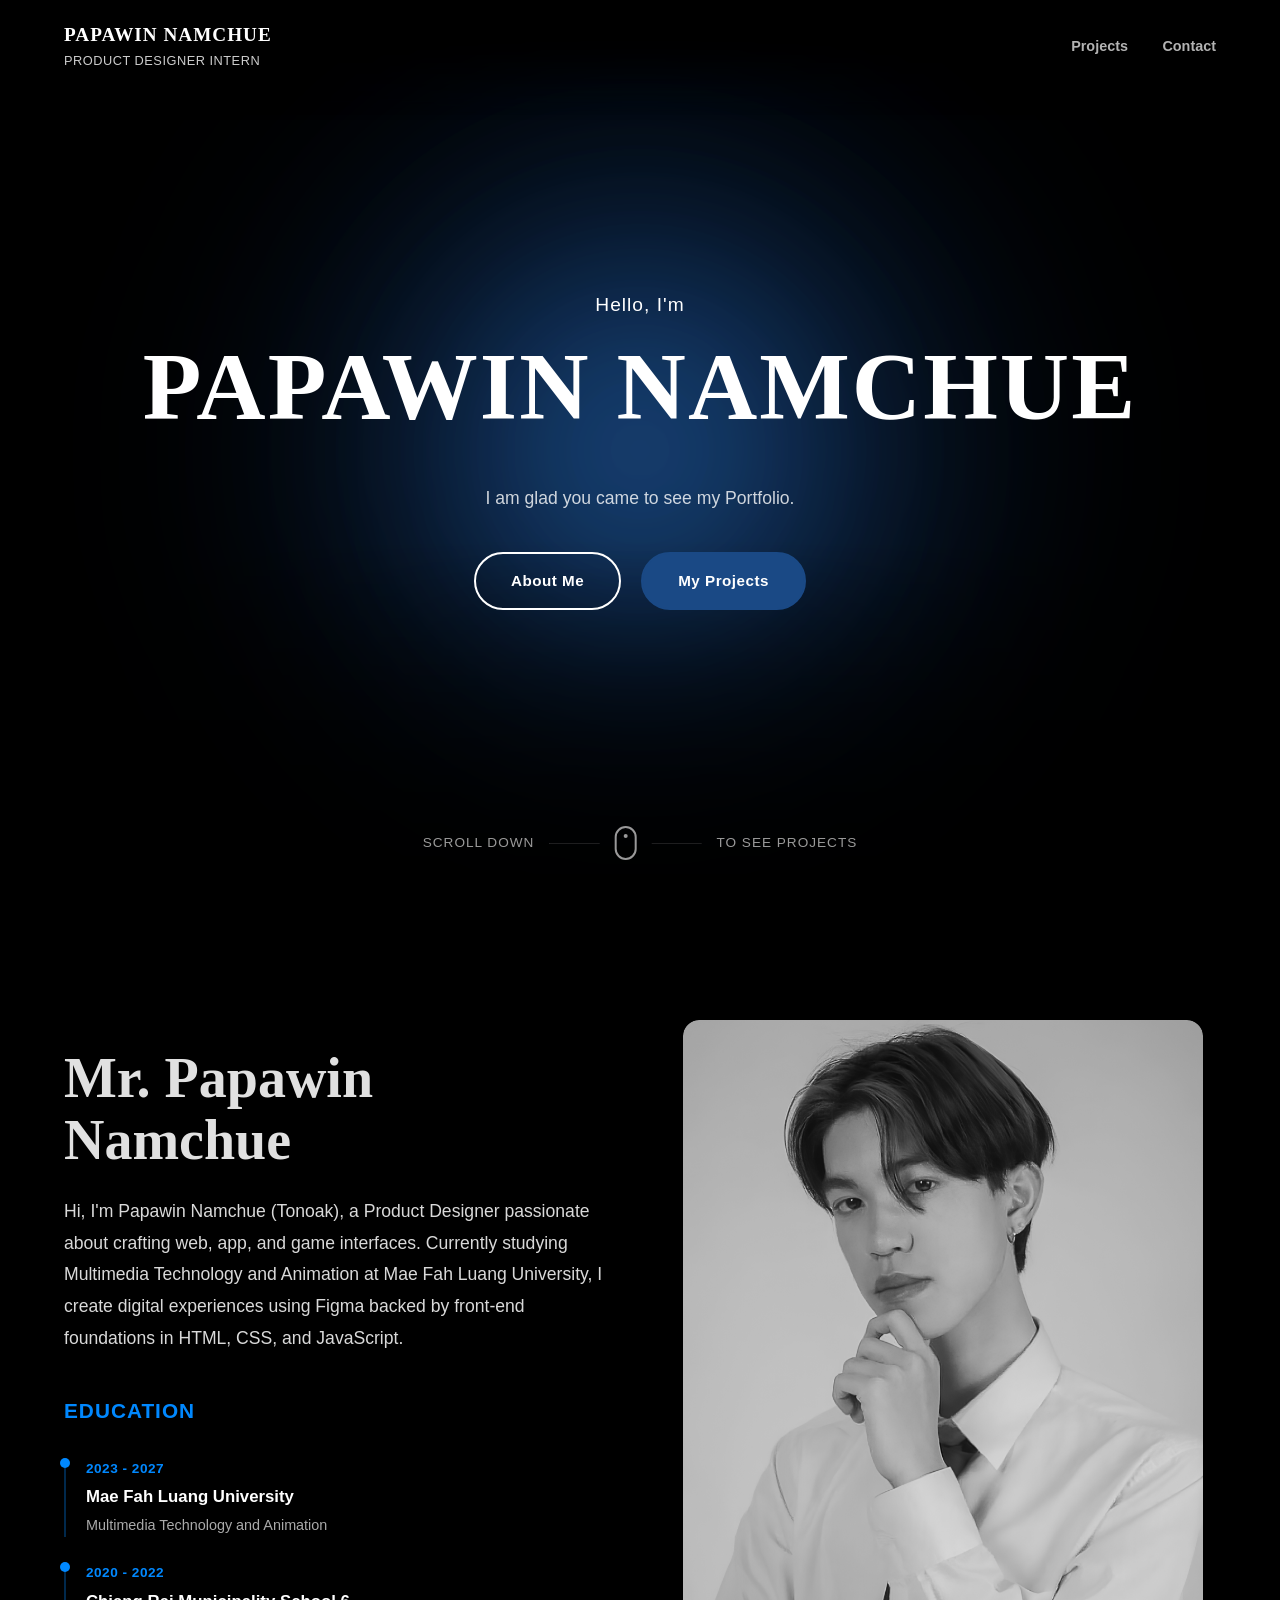
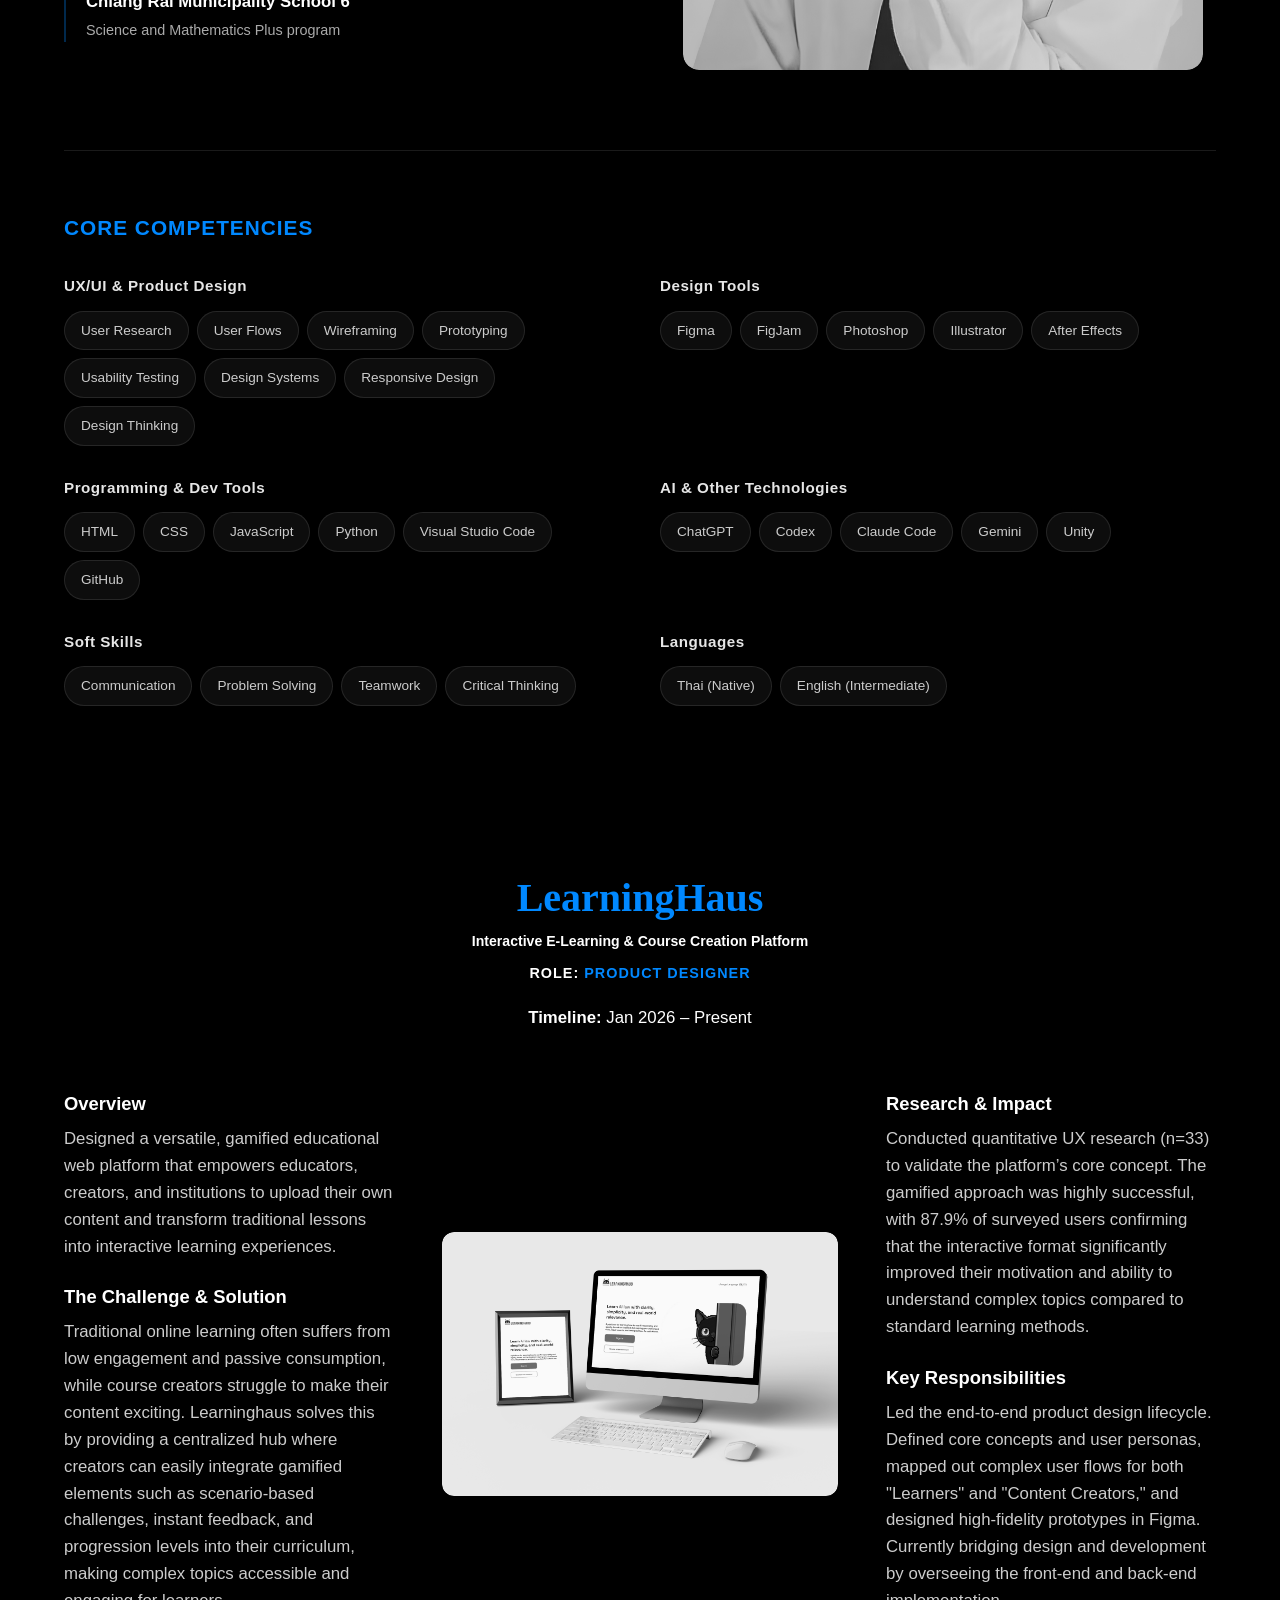
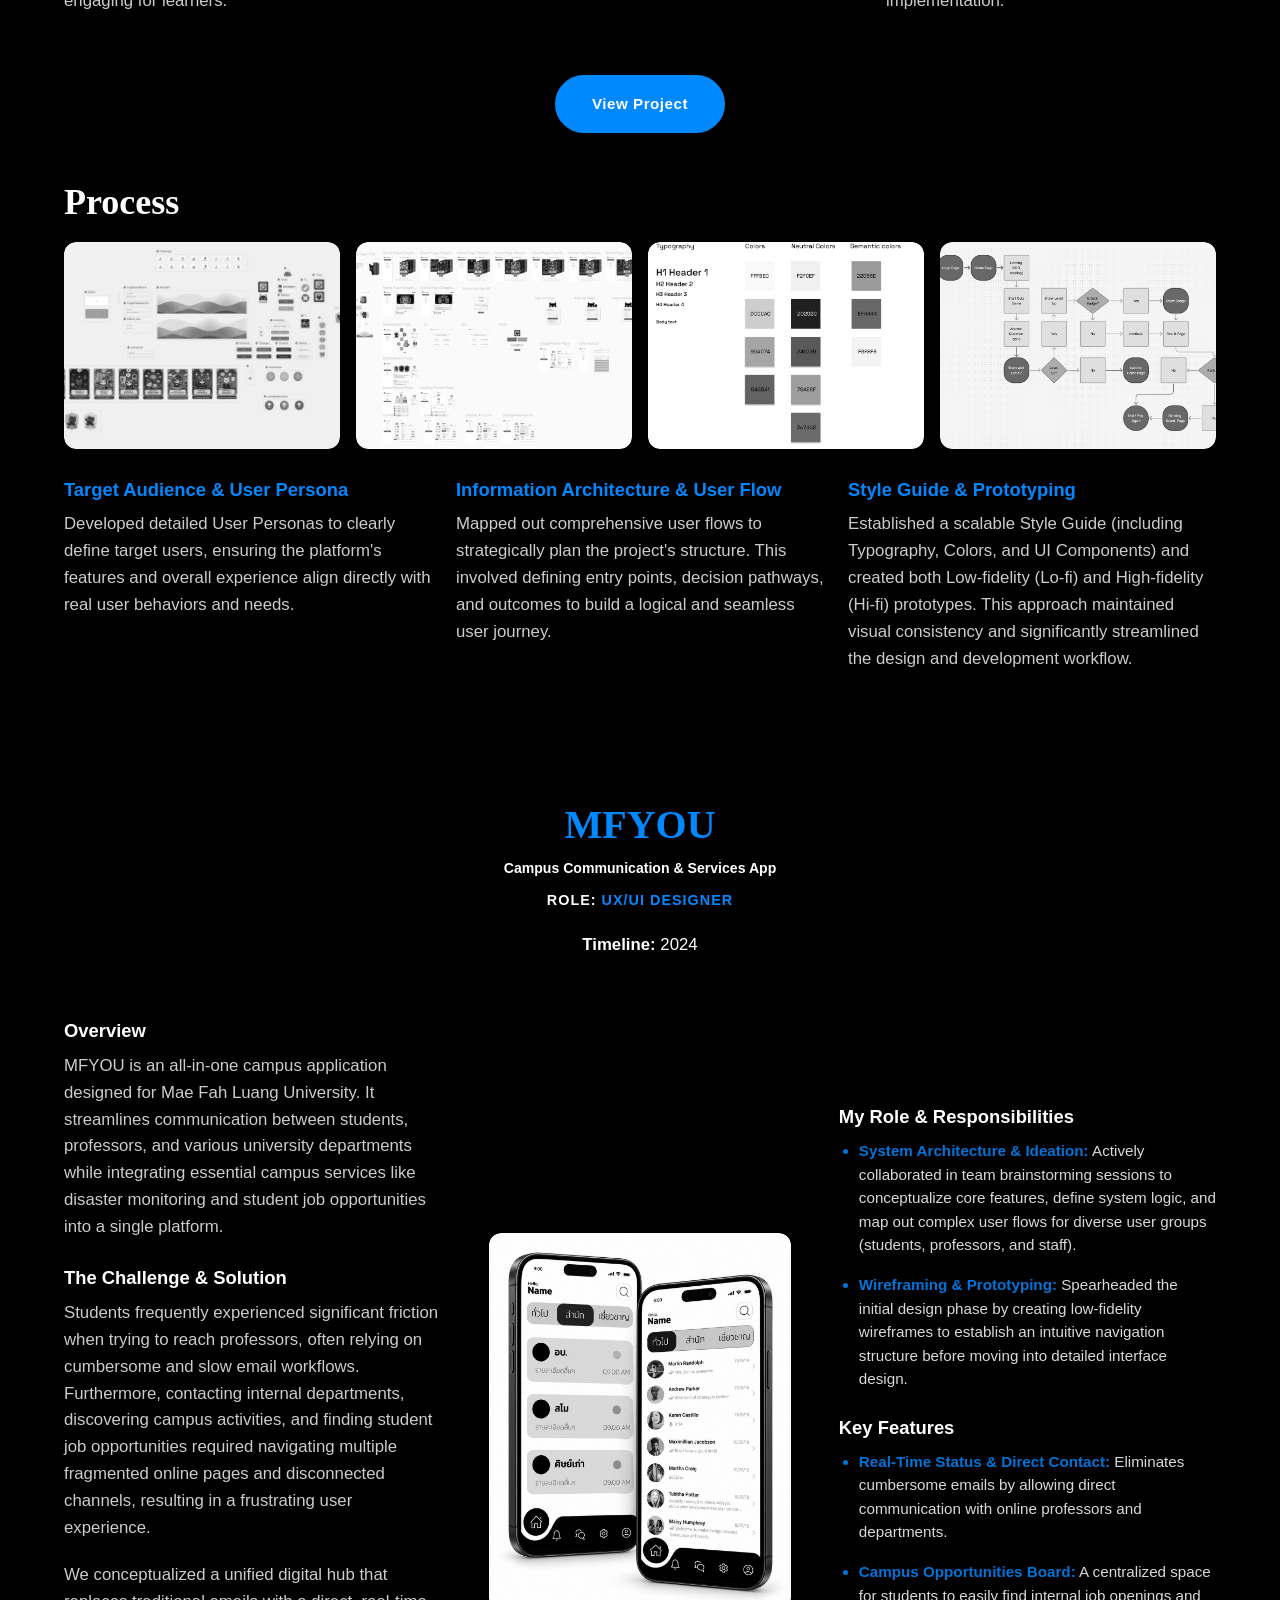
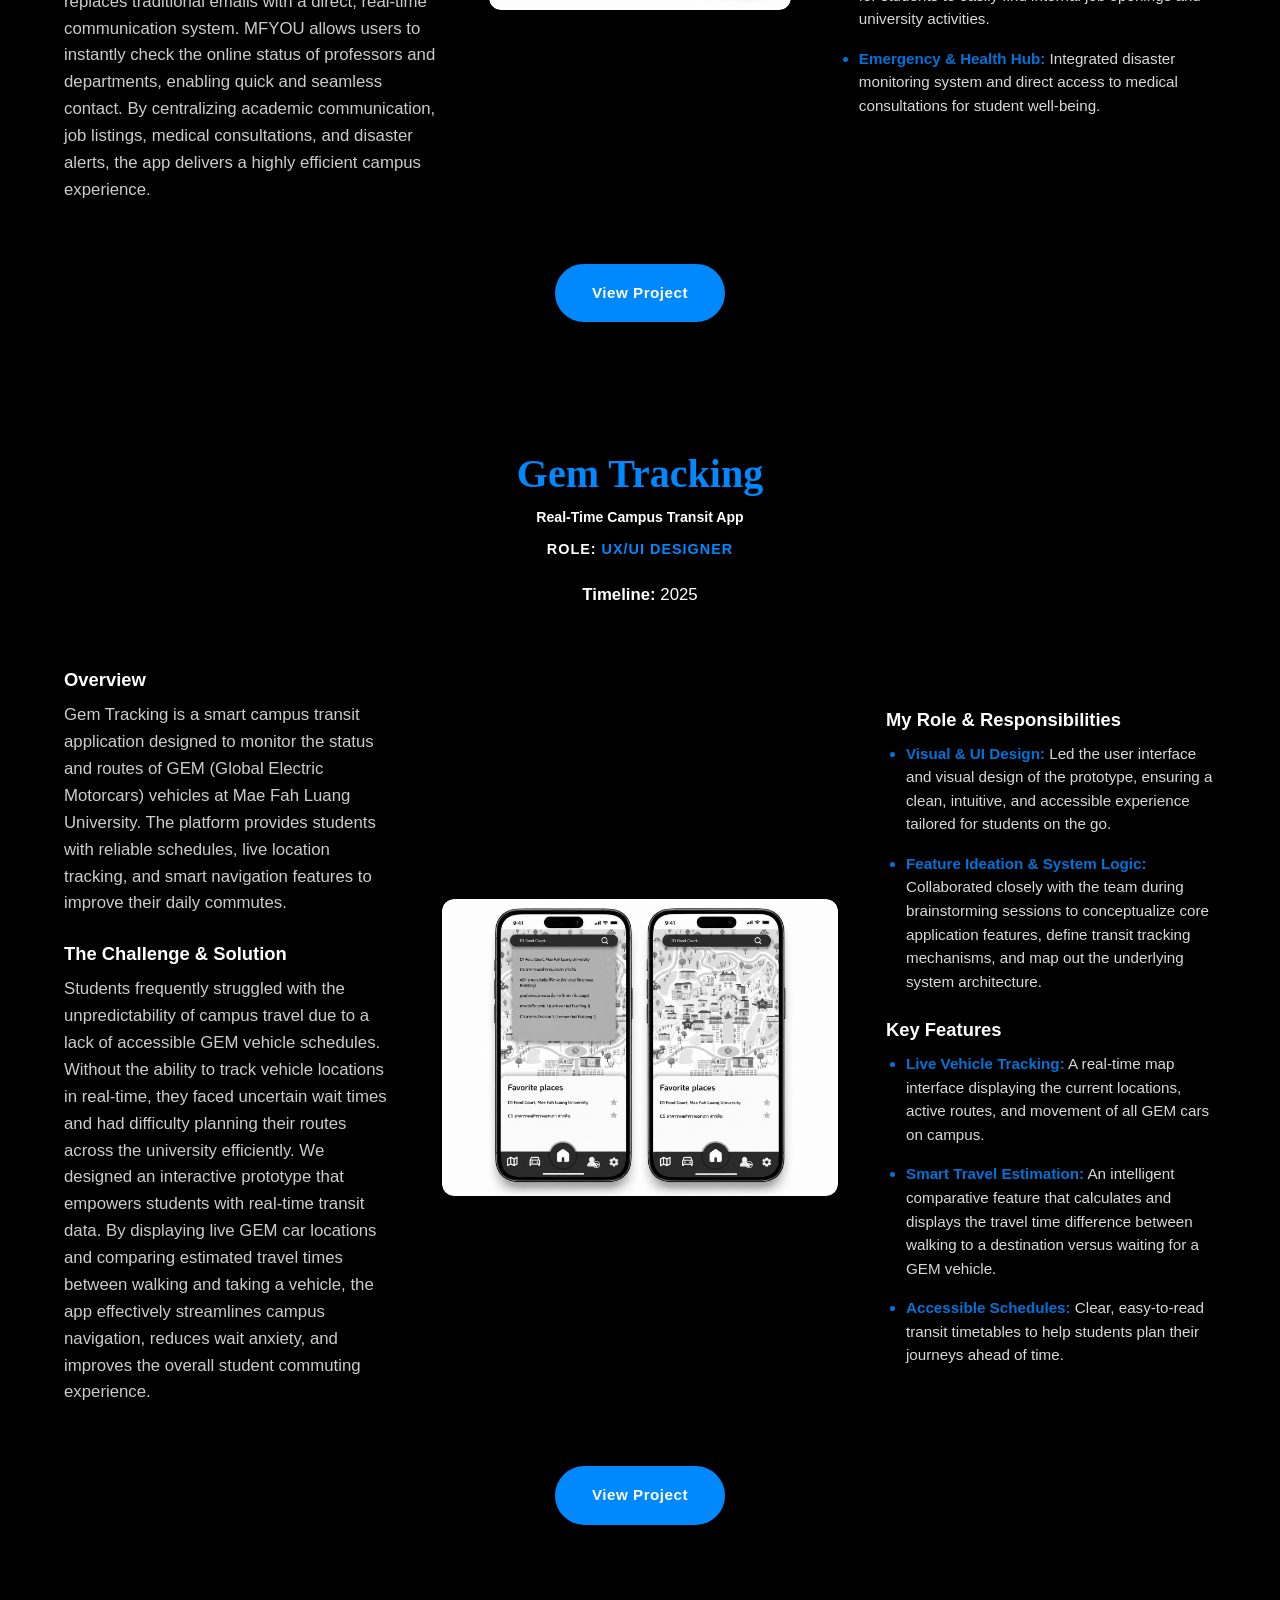
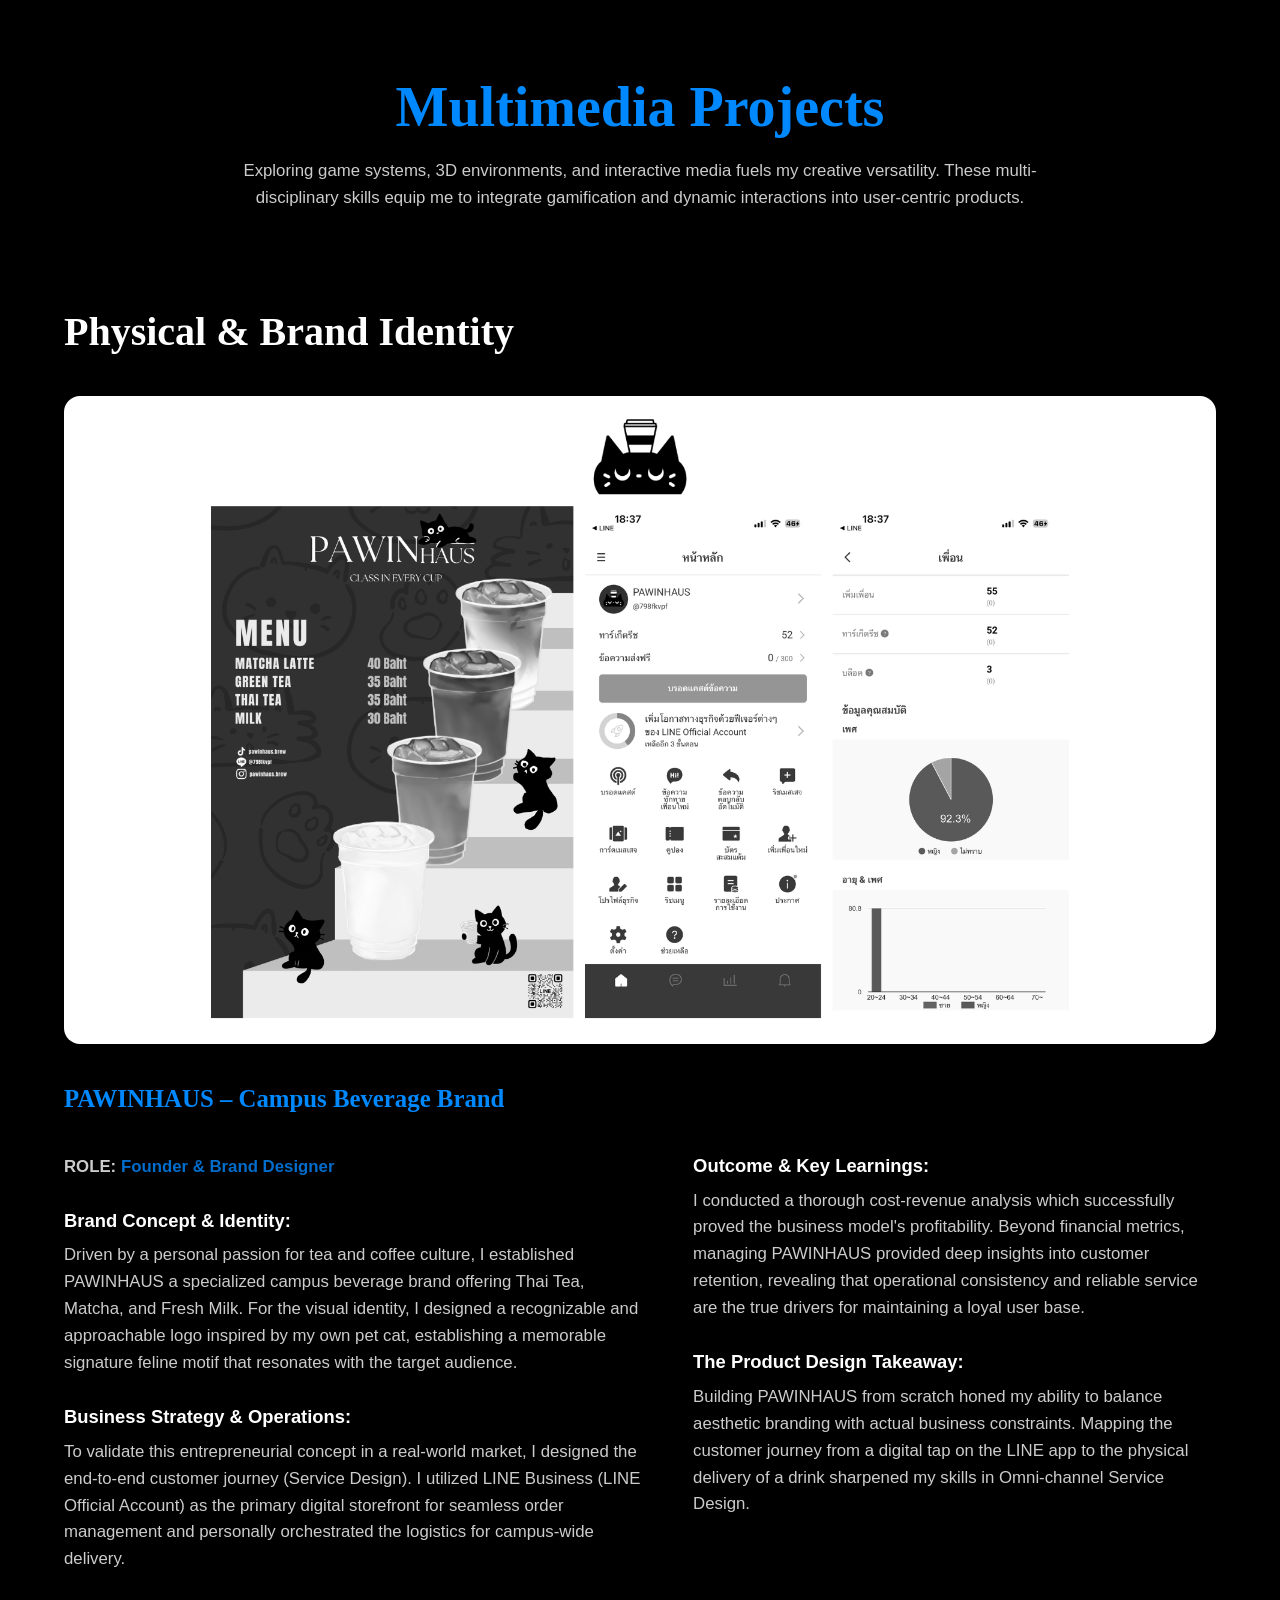
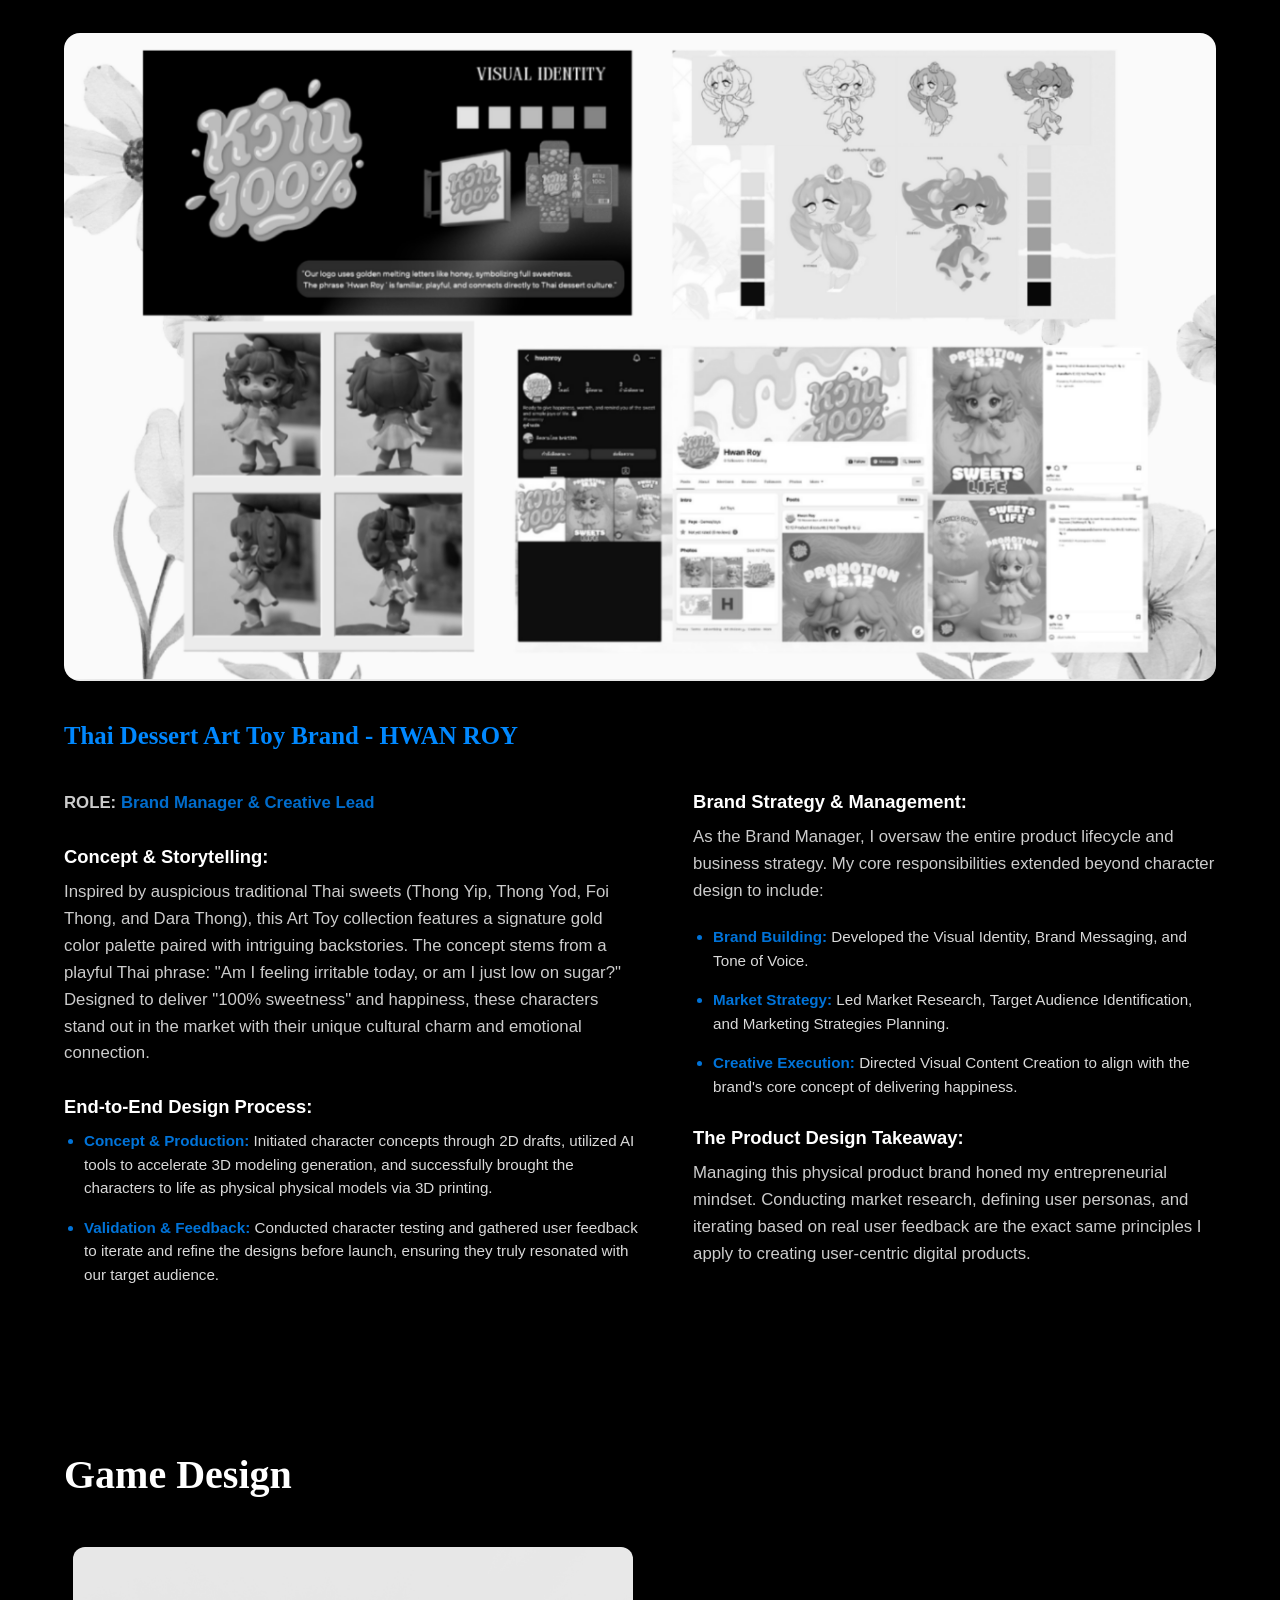
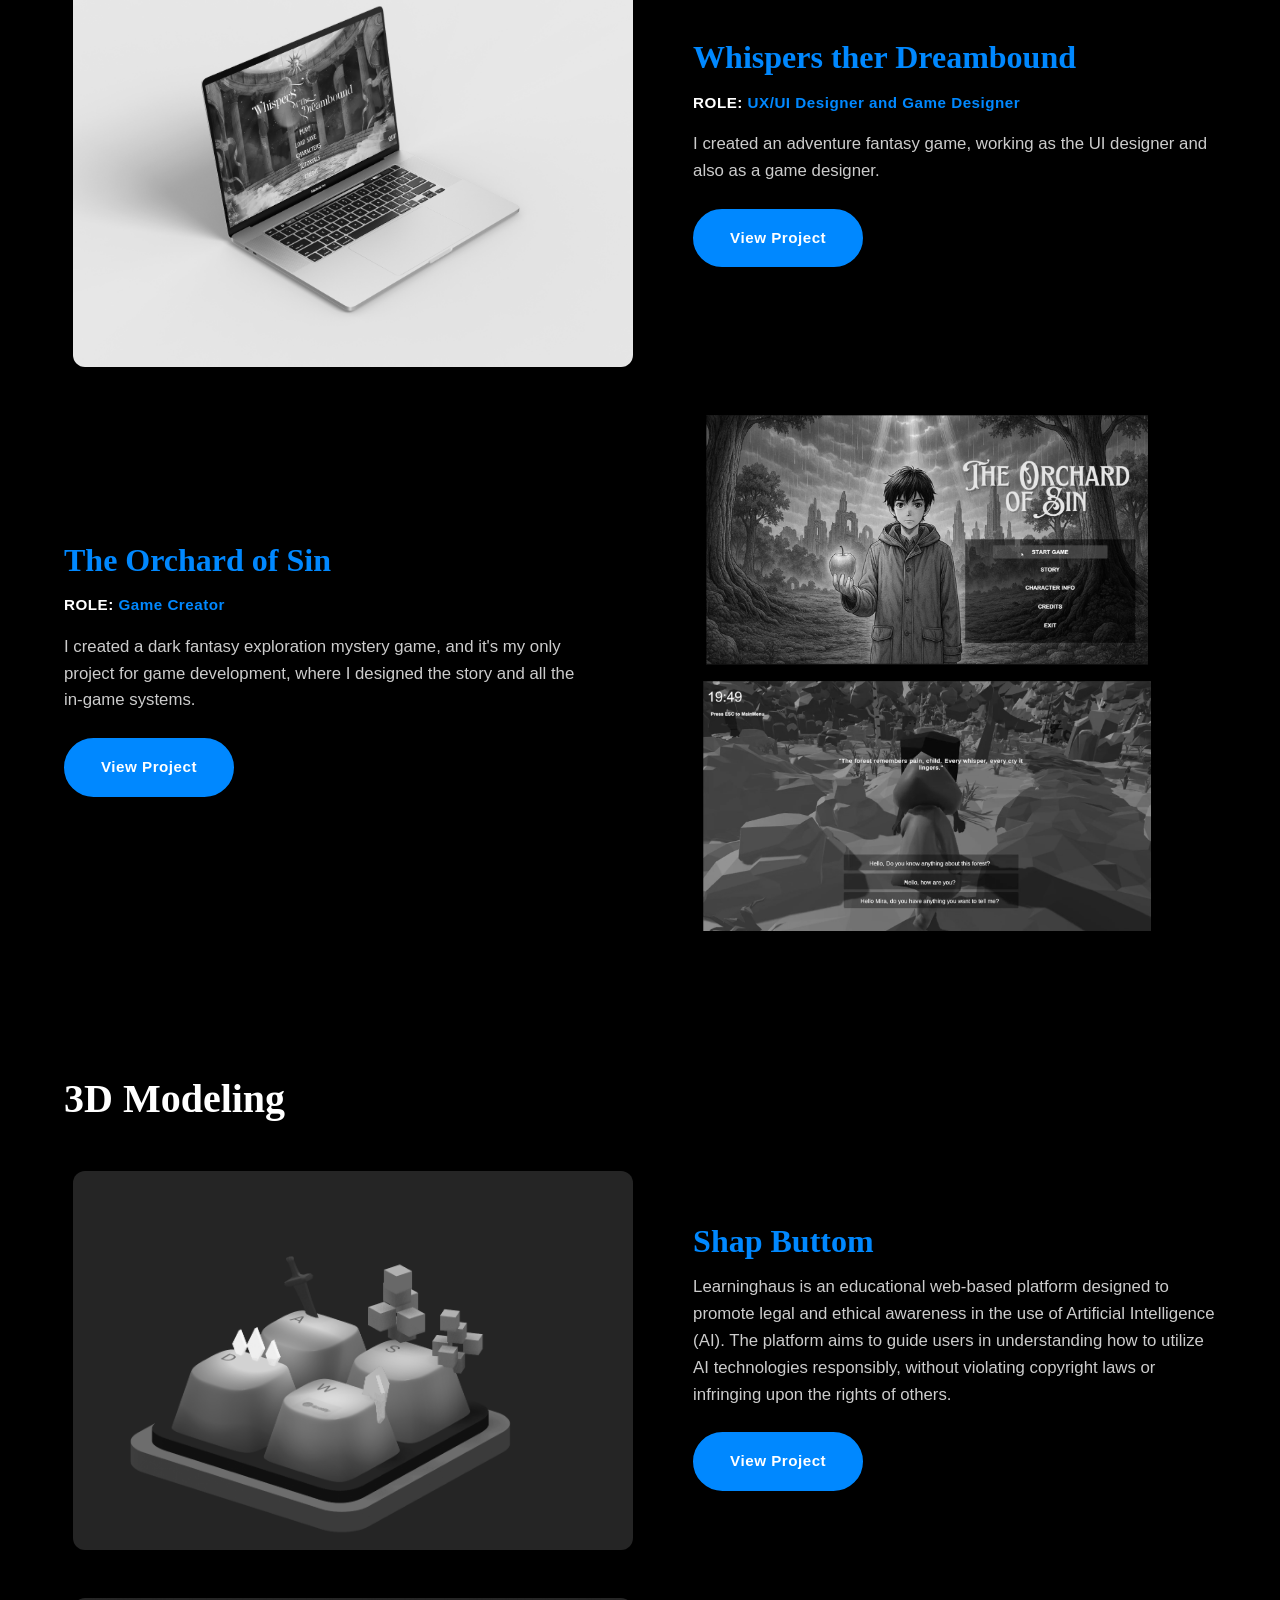
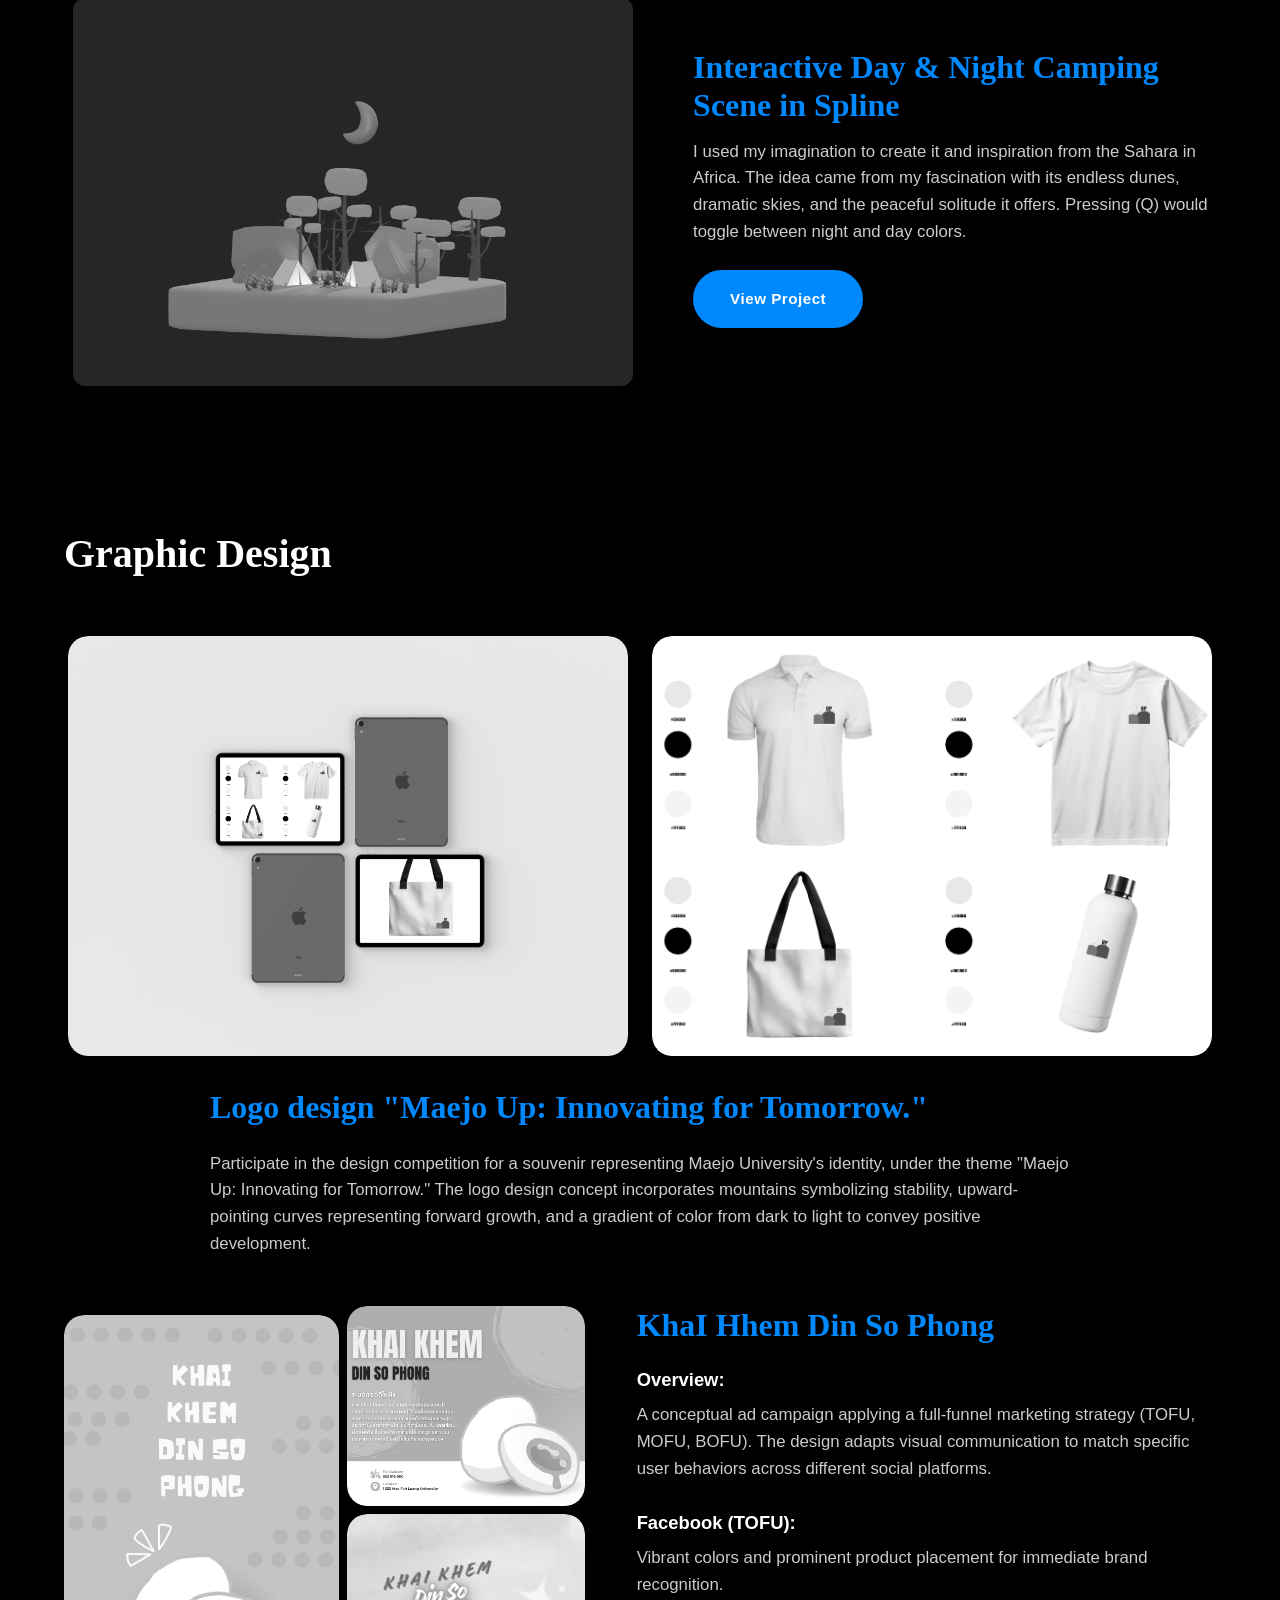
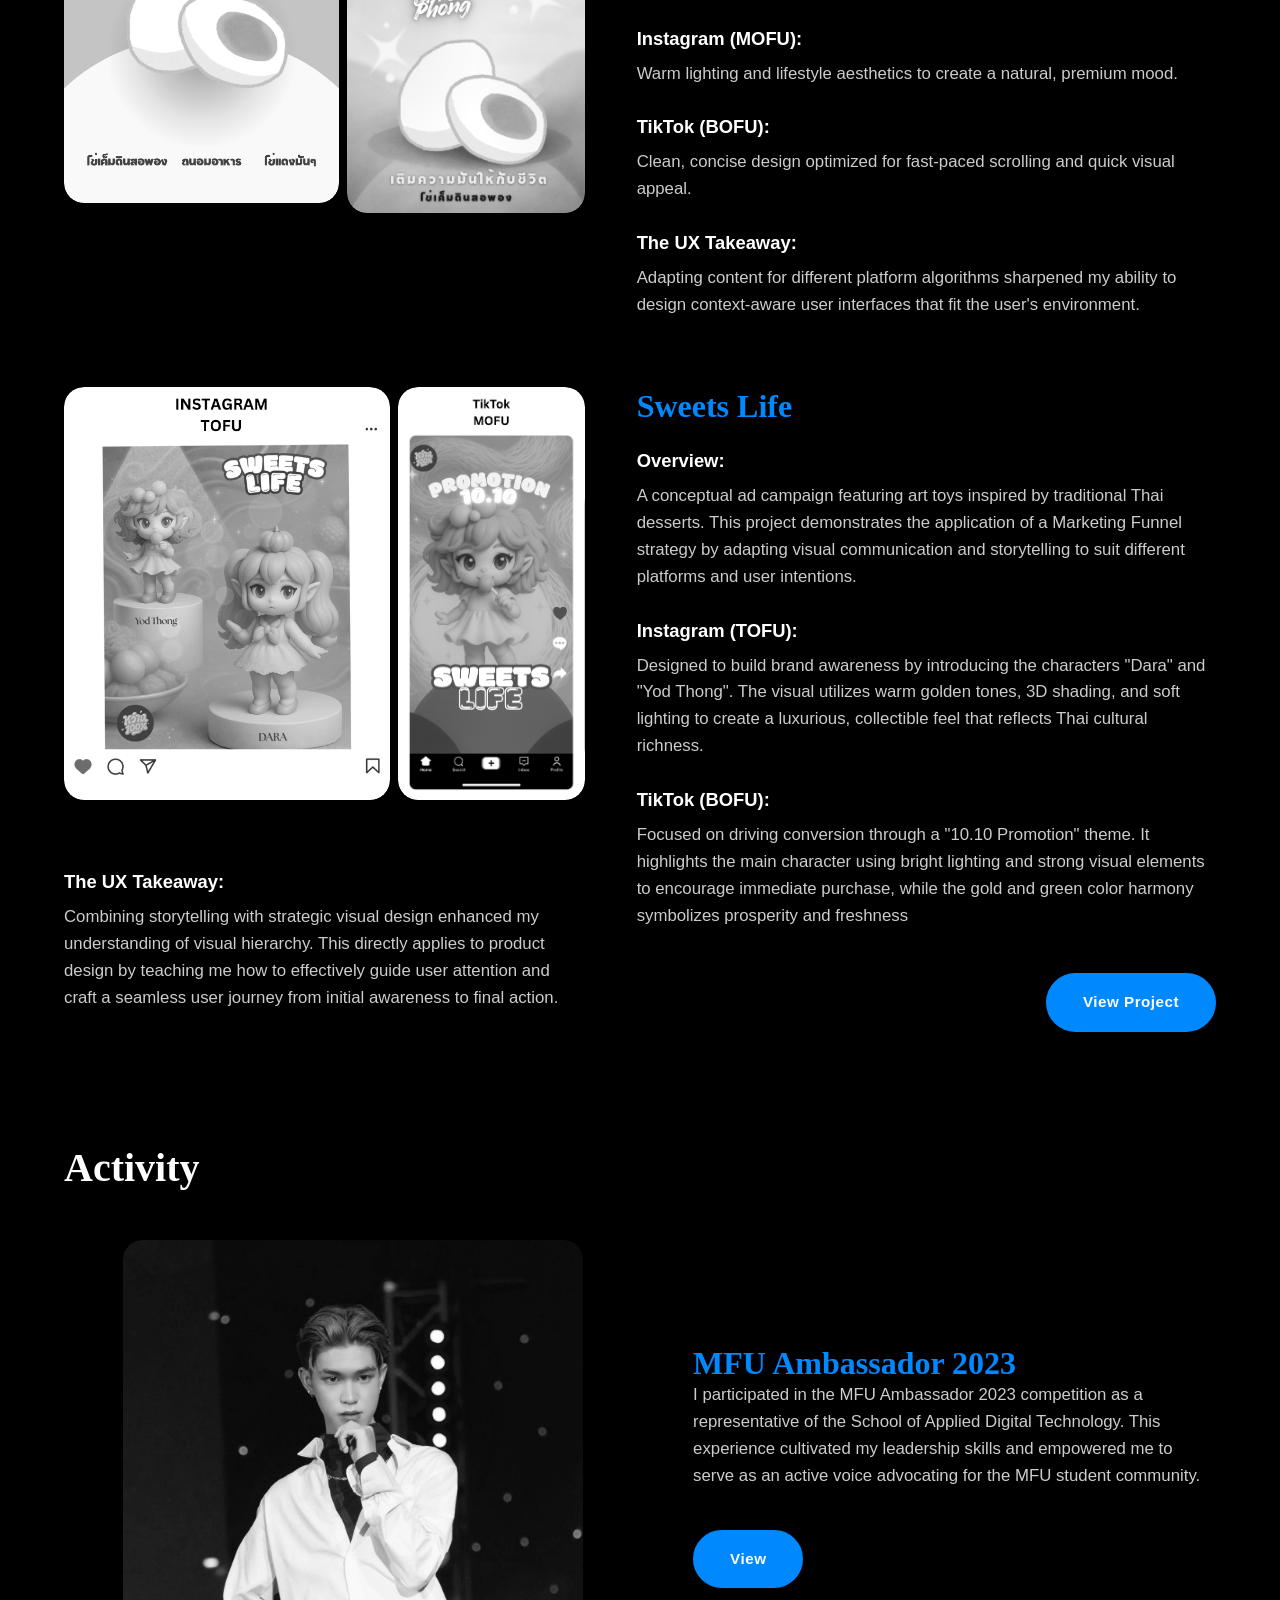
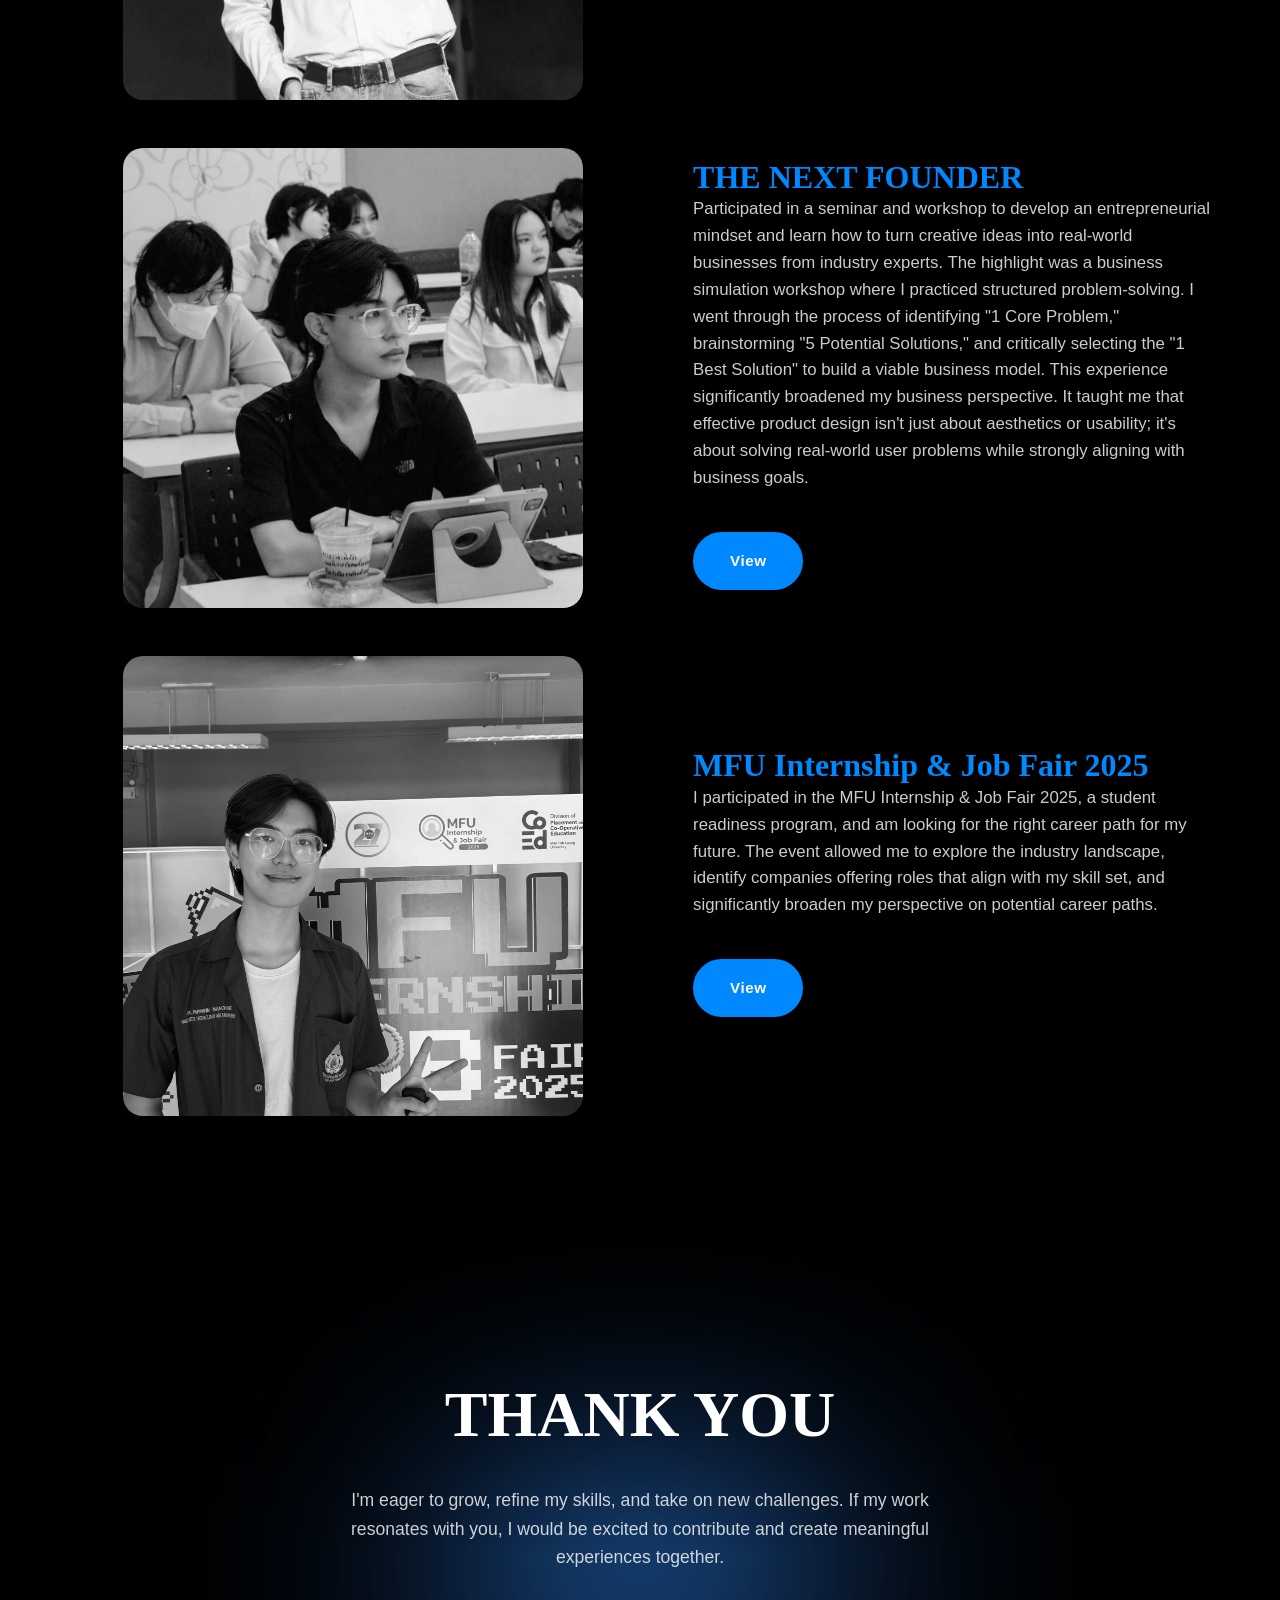
==== index.html @ 9a69745d "Publish portfolio website" ====
<!DOCTYPE html>
<html lang="en">
<head>
    <meta charset="UTF-8">
    <meta name="viewport" content="width=device-width, initial-scale=1.0">
    <title>PAPAWIN NAMCHUE - Product Designer Intern Portfolio</title>
    <link rel="stylesheet" href="assets/css/styles.css">
</head>
<body>

    <!-- Header / Nav -->
    <header>
        <div class="logo-container" role="button" tabindex="0" aria-label="Back to top">
            <div class="logo">PAPAWIN NAMCHUE</div>
            <div class="subtitle">PRODUCT DESIGNER INTERN</div>
        </div>
        <nav>
            <a href="#projects">Projects</a>
            <a href="#contact">Contact</a>
        </nav>
    </header>

    <!-- 1. Hero Section -->
    <section class="hero">
        <div class="hero-fluid-bg">
            <!-- ใช้เลเยอร์กราดียนท์เบลอทับซ้อนกันแทน SVG เพื่อความสมูทสูงสุด (60fps) -->
            <div class="smooth-smoke smoke-1"></div>
            <div class="smooth-smoke smoke-2"></div>
            <div class="smooth-smoke smoke-3"></div>
        </div>

        <h2>Hello, I'm</h2>
        <h1>PAPAWIN NAMCHUE</h1>
        <p>I am glad you came to see my Portfolio.</p>

        <div class="hero-btns">
            <!-- ปุ่มมีอนิเมชั่นขยับได้เมื่อเมาส์มาวาง -->
            <a href="#about" class="btn btn-outline">About Me</a>
            <a href="#projects" class="btn btn-solid">My Projects</a>
        </div>

        <div class="scroll-down">
            <div>Scroll down</div>
            <div class="scroll-line left"></div>
            <div class="scroll-down-icon"></div>
            <div class="scroll-line right"></div>
            <div>to see projects</div>
        </div>
    </section>

    <!-- 3. About Section -->
    <section id="about" class="section about-container">

        <!-- ส่วนบน: แนะนำตัว และ รูปภาพ -->
        <div class="about-bio">
            <div class="about-bio-text">
                <h2>Mr. Papawin Namchue</h2>
                <p>
                    Hi, I'm Papawin Namchue (Tonoak), a Product Designer passionate about crafting web, app, and game interfaces. Currently studying Multimedia Technology and Animation at Mae Fah Luang University, I create digital experiences using Figma backed by front-end foundations in HTML, CSS, and JavaScript.
                </p>
                <div class="edu-box">
                    <h4>Education</h4>
                    <div class="edu-timeline">
                        <div class="edu-item">
                            <div class="edu-year">2023 - 2027</div>
                            <div class="edu-school">Mae Fah Luang University</div>
                            <div class="edu-degree">Multimedia Technology and Animation</div>
                        </div>
                        <div class="edu-item">
                            <div class="edu-year">2020 - 2022</div>
                            <div class="edu-school">Chiang Rai Municipality School 6</div>
                            <div class="edu-degree">Science and Mathematics Plus program</div>
                        </div>
                    </div>
                </div>
            </div>

            <div class="about-image-wrapper">
                <!-- [แก้ไขรูปภาพได้ที่นี่] -->
                <img src="assets/images/about/profile.png" alt="Papawin Namchue Photo" class="about-image" loading="lazy">
            </div>
        </div>

        <!-- ส่วนล่าง: ทักษะ -->
        <div class="about-details">
            <!-- คอลัมน์ซ้าย: ทักษะ -->
            <div class="skills-box">
                <h4>Core Competencies</h4>

                <div class="skills-grid">
                    <div class="skill-category">
                        <h5>UX/UI & Product Design</h5>
                        <div class="skill-tags">
                            <div class="skill-item">User Research</div>
                            <div class="skill-item">User Flows</div>
                            <div class="skill-item">Wireframing</div>
                            <div class="skill-item">Prototyping</div>
                            <div class="skill-item">Usability Testing</div>
                            <div class="skill-item">Design Systems</div>
                            <div class="skill-item">Responsive Design</div>
                            <div class="skill-item">Design Thinking</div>
                        </div>
                    </div>

                    <div class="skill-category">
                        <h5>Design Tools</h5>
                        <div class="skill-tags">
                            <div class="skill-item">Figma</div>
                            <div class="skill-item">FigJam</div>
                            <div class="skill-item">Photoshop</div>
                            <div class="skill-item">Illustrator</div>
                            <div class="skill-item">After Effects</div>
                        </div>
                    </div>

                    <div class="skill-category">
                        <h5>Programming & Dev Tools</h5>
                        <div class="skill-tags">
                            <div class="skill-item">HTML</div>
                            <div class="skill-item">CSS</div>
                            <div class="skill-item">JavaScript</div>
                            <div class="skill-item">Python</div>
                            <div class="skill-item">Visual Studio Code</div>
                            <div class="skill-item">GitHub</div>
                        </div>
                    </div>

                    <div class="skill-category">
                        <h5>AI & Other Technologies</h5>
                        <div class="skill-tags">
                            <div class="skill-item">ChatGPT</div>
                            <div class="skill-item">Codex</div>
                            <div class="skill-item">Claude Code</div>
                            <div class="skill-item">Gemini</div>
                            <div class="skill-item">Unity</div>
                        </div>
                    </div>

                    <div class="skill-category">
                        <h5>Soft Skills</h5>
                        <div class="skill-tags">
                            <div class="skill-item">Communication</div>
                            <div class="skill-item">Problem Solving</div>
                            <div class="skill-item">Teamwork</div>
                            <div class="skill-item">Critical Thinking</div>
                        </div>
                    </div>

                    <div class="skill-category">
                        <h5>Languages</h5>
                        <div class="skill-tags">
                            <div class="skill-item">Thai (Native)</div>
                            <div class="skill-item">English (Intermediate)</div>
                        </div>
                    </div>
                </div>
            </div>

        </div>

    </section>

    <!-- 4. Project Details Section - ใส่รูปขาวดำเป็นสีทีละโครงการ -->

    <!-- Learning Haus Website -->
    <section id="projects" class="section project-details learninghaus-project">
        <div class="project-content learninghaus-header">
            <h3><span class="project-title-main">LearningHaus</span> <span class="project-title-suffix">Interactive E-Learning &amp; Course Creation Platform</span></h3>
            <p><b class="role-label">ROLE:</b> Product Designer</p>
            <p class="timeline-meta"><strong>Timeline:</strong> Jan 2026 – Present</p>
        </div>

        <div class="learninghaus-content-grid">
            <div class="learninghaus-content-column">
            <h4>Overview</h4>
            <p>Designed a versatile, gamified educational web platform that empowers educators, creators, and institutions to upload their own content and transform traditional lessons into interactive learning experiences.</p>
            <h4>The Challenge &amp; Solution</h4>
            <p>Traditional online learning often suffers from low engagement and passive consumption, while course creators struggle to make their content exciting. Learninghaus solves this by providing a centralized hub where creators can easily integrate gamified elements such as scenario-based challenges, instant feedback, and progression levels into their curriculum, making complex topics accessible and engaging for learners.</p>
            </div>

            <div class="project-media learninghaus-media">
                <!-- [แก้ไขรูปภาพได้ที่นี่] - รูปจะค่อยๆ เป็นสีเมื่อเลื่อนมาถึงส่วนนี้ -->
                <img src="assets/images/learninghaus/mockup.png" alt="Learninghaus Project Mockup" loading="lazy">
            </div>

            <div class="learninghaus-content-column">
            <h4>Research &amp; Impact</h4>
            <p>Conducted quantitative UX research (n=33) to validate the platform’s core concept. The gamified approach was highly successful, with 87.9% of surveyed users confirming that the interactive format significantly improved their motivation and ability to understand complex topics compared to standard learning methods.</p>
            <h4>Key Responsibilities</h4>
            <p>Led the end-to-end product design lifecycle. Defined core concepts and user personas, mapped out complex user flows for both &quot;Learners&quot; and &quot;Content Creators,&quot; and designed high-fidelity prototypes in Figma. Currently bridging design and development by overseeing the front-end and back-end implementation.</p>
            </div>
        </div>

        <a href="https://www.figma.com/proto/6knJkTSr9dtqXltD1iGFAV/LearningHaus?node-id=22-102&amp;t=LdfyNHeDRFrw0koQ-0&amp;scaling=min-zoom&amp;content-scaling=fixed&amp;page-id=19%3A101&amp;starting-point-node-id=22%3A102" class="btn btn-solid project-view-button learninghaus-project-button" target="_blank" rel="noopener noreferrer">View Project</a>

        <div class="learninghaus-process">
            <h4 class="learninghaus-process-title">Process</h4>
            <div class="learninghaus-process-grid">
                <div class="learninghaus-process-item">
                    <img src="assets/images/learninghaus/process/assets.png" alt="LearningHaus visual assets and game chapter components" loading="lazy">
                </div>
                <div class="learninghaus-process-item">
                    <img src="assets/images/learninghaus/process/screens.png" alt="LearningHaus interface screen exploration" loading="lazy">
                </div>
                <div class="learninghaus-process-item">
                    <img src="assets/images/learninghaus/process/design-system.png" alt="LearningHaus typography and color design system" loading="lazy">
                </div>
                <div class="learninghaus-process-item">
                    <img src="assets/images/learninghaus/process/user-flow.png" alt="LearningHaus user flow diagram" loading="lazy">
                </div>
            </div>
            <div class="learninghaus-process-details">
                <article class="learninghaus-process-detail">
                    <h5>Target Audience &amp; User Persona</h5>
                    <p>Developed detailed User Personas to clearly define target users, ensuring the platform's features and overall experience align directly with real user behaviors and needs.</p>
                </article>
                <article class="learninghaus-process-detail">
                    <h5>Information Architecture &amp; User Flow</h5>
                    <p>Mapped out comprehensive user flows to strategically plan the project's structure. This involved defining entry points, decision pathways, and outcomes to build a logical and seamless user journey.</p>
                </article>
                <article class="learninghaus-process-detail">
                    <h5>Style Guide &amp; Prototyping</h5>
                    <p>Established a scalable Style Guide (including Typography, Colors, and UI Components) and created both Low-fidelity (Lo-fi) and High-fidelity (Hi-fi) prototypes. This approach maintained visual consistency and significantly streamlined the design and development workflow.</p>
                </article>
            </div>
        </div>
    </section>

    <!-- MFYOU (สลับฝั่งซ้ายขวาด้วยคลาส reverse) -->
    <section class="section project-details reverse mfyou-project">
        <div class="project-content mfyou-header">
            <h3><span class="project-title-main">MFYOU</span><span class="project-title-suffix">Campus Communication &amp; Services App</span></h3>
            <p><b class="role-label">ROLE:</b> UX/UI Designer</p>
            <p class="timeline-meta"><strong>Timeline:</strong> 2024</p>
        </div>

        <div class="mfyou-content-grid">
            <div class="mfyou-content-column">
            <h4>Overview</h4>
            <p>MFYOU is an all-in-one campus application designed for Mae Fah Luang University. It streamlines communication between students, professors, and various university departments while integrating essential campus services like disaster monitoring and student job opportunities into a single platform.</p>
            <h4>The Challenge &amp; Solution</h4>
            <p>Students frequently experienced significant friction when trying to reach professors, often relying on cumbersome and slow email workflows. Furthermore, contacting internal departments, discovering campus activities, and finding student job opportunities required navigating multiple fragmented online pages and disconnected channels, resulting in a frustrating user experience.</p>
            <p>We conceptualized a unified digital hub that replaces traditional emails with a direct, real-time communication system. MFYOU allows users to instantly check the online status of professors and departments, enabling quick and seamless contact. By centralizing academic communication, job listings, medical consultations, and disaster alerts, the app delivers a highly efficient campus experience.</p>
            </div>

            <div class="project-media mfyou-media">
                <img src="assets/images/mfyou/mockup.png" alt="MFYOU Project Mockup" loading="lazy">
            </div>

            <div class="mfyou-content-column">
            <h4>My Role &amp; Responsibilities</h4>
            <ul class="mfyou-role-list">
                <li><strong>System Architecture &amp; Ideation:</strong> Actively collaborated in team brainstorming sessions to conceptualize core features, define system logic, and map out complex user flows for diverse user groups (students, professors, and staff).</li>
                <li><strong>Wireframing &amp; Prototyping:</strong> Spearheaded the initial design phase by creating low-fidelity wireframes to establish an intuitive navigation structure before moving into detailed interface design.</li>
            </ul>
            <h4>Key Features</h4>
            <ul class="mfyou-feature-list">
                <li><strong>Real-Time Status &amp; Direct Contact:</strong> Eliminates cumbersome emails by allowing direct communication with online professors and departments.</li>
                <li><strong>Campus Opportunities Board:</strong> A centralized space for students to easily find internal job openings and university activities.</li>
                <li><strong>Emergency &amp; Health Hub:</strong> Integrated disaster monitoring system and direct access to medical consultations for student well-being.</li>
            </ul>
        </div>
        </div>

        <a href="https://www.figma.com/proto/RvSNLAWLGPslpEV4GFWqz2/MFYou-App?node-id=3-93&amp;p=f&amp;t=3RSdzNB2FluXkfqc-1&amp;scaling=min-zoom&amp;content-scaling=fixed&amp;page-id=0%3A1&amp;starting-point-node-id=3%3A93" class="btn btn-solid project-view-button mfyou-project-button" target="_blank" rel="noopener noreferrer">View Project</a>
    </section>

    <!-- Gem tracking -->
    <section class="section project-details gem-project">
        <div class="project-content gem-header">
            <h3><span class="project-title-main">Gem Tracking</span><span class="project-title-suffix">Real-Time Campus Transit App</span></h3>
            <p><b class="role-label">ROLE:</b> UX/UI Designer</p>
            <p class="timeline-meta"><strong>Timeline:</strong> 2025</p>
        </div>

        <div class="gem-content-grid">
            <div class="gem-content-column">
                <h4>Overview</h4>
                <p>Gem Tracking is a smart campus transit application designed to monitor the status and routes of GEM (Global Electric Motorcars) vehicles at Mae Fah Luang University. The platform provides students with reliable schedules, live location tracking, and smart navigation features to improve their daily commutes.</p>
                <h4>The Challenge &amp; Solution</h4>
                <p>Students frequently struggled with the unpredictability of campus travel due to a lack of accessible GEM vehicle schedules. Without the ability to track vehicle locations in real-time, they faced uncertain wait times and had difficulty planning their routes across the university efficiently. We designed an interactive prototype that empowers students with real-time transit data. By displaying live GEM car locations and comparing estimated travel times between walking and taking a vehicle, the app effectively streamlines campus navigation, reduces wait anxiety, and improves the overall student commuting experience.</p>
            </div>

            <div class="project-media gem-media">
                <img src="assets/images/gem-tracking/mockup.png" alt="Gem Tracking Project Mockup" loading="lazy">
            </div>

            <div class="gem-content-column">
                <h4>My Role &amp; Responsibilities</h4>
                <ul class="gem-list">
                    <li><strong>Visual &amp; UI Design:</strong> Led the user interface and visual design of the prototype, ensuring a clean, intuitive, and accessible experience tailored for students on the go.</li>
                    <li><strong>Feature Ideation &amp; System Logic:</strong> Collaborated closely with the team during brainstorming sessions to conceptualize core application features, define transit tracking mechanisms, and map out the underlying system architecture.</li>
                </ul>
                <h4>Key Features</h4>
                <ul class="gem-list">
                    <li><strong>Live Vehicle Tracking:</strong> A real-time map interface displaying the current locations, active routes, and movement of all GEM cars on campus.</li>
                    <li><strong>Smart Travel Estimation:</strong> An intelligent comparative feature that calculates and displays the travel time difference between walking to a destination versus waiting for a GEM vehicle.</li>
                    <li><strong>Accessible Schedules:</strong> Clear, easy-to-read transit timetables to help students plan their journeys ahead of time.</li>
                </ul>
            </div>
        </div>

        <a href="https://mfu-map-explorer.lovable.app/" class="btn btn-solid project-view-button gem-project-button" target="_blank" rel="noopener noreferrer">View Project</a>
    </section>

    <div class="multimedia-projects-group" role="group" aria-labelledby="multimedia-projects-heading">
        <div class="multimedia-projects-heading">
            <h2 id="multimedia-projects-heading">Multimedia Projects</h2>
            <p class="multimedia-projects-description">Exploring game systems, 3D environments, and interactive media fuels my creative versatility. These multi-disciplinary skills equip me to integrate gamification and dynamic interactions into user-centric products.</p>
        </div>

    <!-- Physical & Brand Identity -->
    <section class="section physical-brand-project">
        <div class="physical-brand-header">
            <h3>Physical &amp; Brand Identity</h3>
        </div>

        <div class="physical-brand-content-grid">
            <div class="physical-brand-gallery" aria-label="PAWINHAUS Campus Beverage Brand gallery">
                <figure class="physical-brand-media">
                    <img src="assets/images/brand/pawinhaus.png" alt="PAWINHAUS Campus Beverage Brand overview" loading="lazy">
                </figure>
            </div>

            <h4 class="physical-brand-project-title">PAWINHAUS &ndash; Campus Beverage Brand</h4>

            <div class="physical-brand-copy-grid">
                <article class="physical-brand-copy">
                    <p class="physical-brand-role"><span class="role-label">ROLE:</span> <strong>Founder &amp; Brand Designer</strong></p>

                    <h5>Brand Concept &amp; Identity:</h5>
                    <p>Driven by a personal passion for tea and coffee culture, I established PAWINHAUS a specialized campus beverage brand offering Thai Tea, Matcha, and Fresh Milk. For the visual identity, I designed a recognizable and approachable logo inspired by my own pet cat, establishing a memorable signature feline motif that resonates with the target audience.</p>

                    <h5>Business Strategy &amp; Operations:</h5>
                    <p>To validate this entrepreneurial concept in a real-world market, I designed the end-to-end customer journey (Service Design). I utilized LINE Business (LINE Official Account) as the primary digital storefront for seamless order management and personally orchestrated the logistics for campus-wide delivery.</p>
                </article>

                <article class="physical-brand-copy">
                    <h5>Outcome &amp; Key Learnings:</h5>
                    <p>I conducted a thorough cost-revenue analysis which successfully proved the business model's profitability. Beyond financial metrics, managing PAWINHAUS provided deep insights into customer retention, revealing that operational consistency and reliable service are the true drivers for maintaining a loyal user base.</p>

                    <h5>The Product Design Takeaway:</h5>
                    <p>Building PAWINHAUS from scratch honed my ability to balance aesthetic branding with actual business constraints. Mapping the customer journey from a digital tap on the LINE app to the physical delivery of a drink sharpened my skills in Omni-channel Service Design.</p>
                </article>
            </div>
        </div>

        <div class="physical-brand-content-grid">
            <div class="physical-brand-gallery" aria-label="HWAN ROY Thai Dessert Art Toy Brand gallery">
                <figure class="physical-brand-media">
                    <img src="assets/images/brand/hwan-roy.png" alt="HWAN ROY Thai Dessert Art Toy Brand overview" loading="lazy">
                </figure>
            </div>

            <h4 class="physical-brand-project-title">Thai Dessert Art Toy Brand - HWAN ROY</h4>

            <div class="physical-brand-copy-grid">
                <article class="physical-brand-copy">
                    <p class="physical-brand-role"><span class="role-label">ROLE:</span> <strong>Brand Manager &amp; Creative Lead</strong></p>

                    <h5>Concept &amp; Storytelling:</h5>
                    <p>Inspired by auspicious traditional Thai sweets (Thong Yip, Thong Yod, Foi Thong, and Dara Thong), this Art Toy collection features a signature gold color palette paired with intriguing backstories. The concept stems from a playful Thai phrase: &quot;Am I feeling irritable today, or am I just low on sugar?&quot; Designed to deliver &quot;100% sweetness&quot; and happiness, these characters stand out in the market with their unique cultural charm and emotional connection.</p>

                    <h5>End-to-End Design Process:</h5>
                    <ul class="physical-brand-list">
                        <li><strong>Concept &amp; Production:</strong> Initiated character concepts through 2D drafts, utilized AI tools to accelerate 3D modeling generation, and successfully brought the characters to life as physical physical models via 3D printing.</li>
                        <li><strong>Validation &amp; Feedback:</strong> Conducted character testing and gathered user feedback to iterate and refine the designs before launch, ensuring they truly resonated with our target audience.</li>
                    </ul>
                </article>

                <article class="physical-brand-copy">
                    <h5>Brand Strategy &amp; Management:</h5>
                    <p>As the Brand Manager, I oversaw the entire product lifecycle and business strategy. My core responsibilities extended beyond character design to include:</p>
                    <ul class="physical-brand-list">
                        <li><strong>Brand Building:</strong> Developed the Visual Identity, Brand Messaging, and Tone of Voice.</li>
                        <li><strong>Market Strategy:</strong> Led Market Research, Target Audience Identification, and Marketing Strategies Planning.</li>
                        <li><strong>Creative Execution:</strong> Directed Visual Content Creation to align with the brand's core concept of delivering happiness.</li>
                    </ul>

                    <h5>The Product Design Takeaway:</h5>
                    <p>Managing this physical product brand honed my entrepreneurial mindset. Conducting market research, defining user personas, and iterating based on real user feedback are the exact same principles I apply to creating user-centric digital products.</p>
                </article>
            </div>

        </div>
    </section>

    <!-- Game Design -->
    <section class="section game-design-project">
        <div class="game-design-header">
            <h3><span class="game-design-title-main">Game Design</span></h3>
        </div>

        <div class="game-design-row">
            <div class="game-design-media">
                <img src="assets/images/game-design/whispers-dreambound.png" alt="Whispers ther Dreambound game design" loading="lazy">
            </div>
            <div class="game-design-content">
                <h4>Whispers ther Dreambound</h4>
                <p class="game-design-role"><strong class="role-label">ROLE:</strong> UX/UI Designer and Game Designer</p>
                <p>I created an adventure fantasy game, working as the UI designer and also as a game designer.</p>
                <a href="https://drive.google.com/file/d/1Iz9xp94xXSQULbCx33G-ALAQD1DtiUeg/view" class="btn btn-solid project-view-button game-design-link" target="_blank" rel="noopener noreferrer">View Project</a>
            </div>
        </div>

        <div class="game-design-row orchard-row">
            <div class="game-design-media game-design-gallery">
                <img src="assets/images/game-design/orchard-of-sin-02.png" alt="The Orchard of Sin game design concept 2" loading="lazy">
                <img src="assets/images/game-design/orchard-of-sin-01.png" alt="The Orchard of Sin game design concept 1" loading="lazy">
            </div>
            <div class="game-design-content">
                <h4>The Orchard of Sin</h4>
                <p class="game-design-role"><strong class="role-label">ROLE:</strong> Game Creator</p>
                <p>I created a dark fantasy exploration mystery game, and it's my only project for game development, where I designed the story and all the in-game systems.</p>
                <a href="https://drive.google.com/file/d/1J9N4LRDeugPN7iG1lAb6LE2dIgN8MD-u/view?usp=sharing" class="btn btn-solid project-view-button game-design-link" target="_blank" rel="noopener noreferrer">View Project</a>
            </div>
        </div>
    </section>

    <!-- 3D Modeling -->
    <section class="section modeling-project">
        <div class="modeling-header">
            <h3><span class="modeling-title-main">3D Modeling</span></h3>
        </div>

        <div class="modeling-row">
            <div class="modeling-media">
                <img src="assets/images/3d-modeling/shap-buttom.png" alt="Shap Buttom 3D modeling project" loading="lazy">
            </div>
            <div class="modeling-content">
                <h4>Shap Buttom</h4>
                <p>Learninghaus is an educational web-based platform designed to promote legal and ethical awareness in the use of Artificial Intelligence (AI). The platform aims to guide users in understanding how to utilize AI technologies responsibly, without violating copyright laws or infringing upon the rights of others.</p>
                <a href="https://my.spline.design/untitled-dDj5fKJj9r0GvmAWYHG5C9Fo/" class="btn btn-solid project-view-button modeling-link" target="_blank" rel="noopener noreferrer">View Project</a>
            </div>
        </div>

        <div class="modeling-row">
            <div class="modeling-media">
                <img src="assets/images/3d-modeling/camping-scene.png" alt="Interactive Day and Night Camping Scene in Spline" loading="lazy">
            </div>
            <div class="modeling-content">
                <h4>Interactive Day &amp; Night Camping Scene in Spline</h4>
                <p>I used my imagination to create it and inspiration from the Sahara in Africa. The idea came from my fascination with its endless dunes, dramatic skies, and the peaceful solitude it offers. Pressing (Q) would toggle between night and day colors.</p>
                <a href="https://my.spline.design/untitled-GY9AgCLKfdg3zP0TVxqTSBlR/" class="btn btn-solid project-view-button modeling-link" target="_blank" rel="noopener noreferrer">View Project</a>
            </div>
        </div>
    </section>

    <!-- Graphic Design -->
    <section class="section graphic-design-project">
        <div class="graphic-design-header">
            <h3>
                <span class="graphic-design-title-main">Graphic Design</span>
            </h3>
        </div>

        <div class="graphic-design-item">
            <div class="graphic-design-row graphic-design-maejo-row">
                <div class="graphic-design-gallery">
                    <div class="graphic-design-media">
                        <img src="assets/images/graphic-design/maejo-02.png" alt="Maejo Up logo design concept 2" loading="lazy">
                    </div>
                    <div class="graphic-design-media">
                        <img src="assets/images/graphic-design/maejo-01.png" alt="Maejo Up logo design concept 1" loading="lazy">
                    </div>
                </div>
                <div class="graphic-design-maejo-copy">
                    <h4 class="graphic-design-work-title">Logo design &quot;Maejo Up: Innovating for Tomorrow.&quot;</h4>
                    <p class="graphic-design-description">Participate in the design competition for a souvenir representing Maejo University's identity, under the theme &quot;Maejo Up: Innovating for Tomorrow.&quot; The logo design concept incorporates mountains symbolizing stability, upward-pointing curves representing forward growth, and a gradient of color from dark to light to convey positive development.</p>
                </div>
            </div>
        </div>

        <div class="graphic-design-item">
            <div class="graphic-design-row graphic-design-din-row">
                <div class="graphic-design-gallery graphic-design-din-gallery">
                    <div class="graphic-design-media graphic-design-din-tall">
                        <img src="assets/images/graphic-design/din-02.png" alt="KhaI Hhem Din So Phong graphic design concept 2" loading="lazy">
                    </div>
                    <div class="graphic-design-din-side">
                        <div class="graphic-design-media">
                            <img src="assets/images/graphic-design/din-03.png" alt="KhaI Hhem Din So Phong graphic design concept 3" loading="lazy">
                        </div>
                        <div class="graphic-design-media">
                            <img src="assets/images/graphic-design/din-01.png" alt="KhaI Hhem Din So Phong graphic design concept 1" loading="lazy">
                        </div>
                    </div>
                </div>

                <div class="graphic-design-details-column">
                    <h4 class="graphic-design-work-title">KhaI Hhem Din So Phong</h4>

                    <article class="graphic-design-project-copy">
                        <h5>Overview:</h5>
                        <p>A conceptual ad campaign applying a full-funnel marketing strategy (TOFU, MOFU, BOFU). The design adapts visual communication to match specific user behaviors across different social platforms.</p>

                        <h5>Facebook (TOFU):</h5>
                        <p>Vibrant colors and prominent product placement for immediate brand recognition.</p>

                        <h5>Instagram (MOFU):</h5>
                        <p>Warm lighting and lifestyle aesthetics to create a natural, premium mood.</p>

                        <h5>TikTok (BOFU):</h5>
                        <p>Clean, concise design optimized for fast-paced scrolling and quick visual appeal.</p>

                        <h5>The UX Takeaway:</h5>
                        <p>Adapting content for different platform algorithms sharpened my ability to design context-aware user interfaces that fit the user's environment.</p>
                    </article>
                </div>
            </div>
        </div>

        <div class="graphic-design-item">
            <div class="graphic-design-row graphic-design-sweets-row">
                <div class="graphic-design-sweets-media-column">
                    <div class="graphic-design-gallery">
                        <div class="graphic-design-media">
                            <img src="assets/images/graphic-design/sweets-life-ig.png" alt="Sweets Life Instagram TOFU campaign" loading="lazy">
                        </div>
                        <div class="graphic-design-media">
                            <img src="assets/images/graphic-design/sweets-life-tiktok.png" alt="Sweets Life TikTok BOFU campaign" loading="lazy">
                        </div>
                    </div>
                    <article class="graphic-design-project-copy graphic-design-sweets-takeaway">
                        <h5>The UX Takeaway:</h5>
                        <p>Combining storytelling with strategic visual design enhanced my understanding of visual hierarchy. This directly applies to product design by teaching me how to effectively guide user attention and craft a seamless user journey from initial awareness to final action.</p>
                    </article>
                </div>

                <div class="graphic-design-details-column graphic-design-sweets-details">
                    <h4 class="graphic-design-work-title">Sweets Life</h4>

                    <article class="graphic-design-project-copy">
                        <h5>Overview:</h5>
                        <p>A conceptual ad campaign featuring art toys inspired by traditional Thai desserts. This project demonstrates the application of a Marketing Funnel strategy by adapting visual communication and storytelling to suit different platforms and user intentions.</p>

                        <h5>Instagram (TOFU):</h5>
                        <p>Designed to build brand awareness by introducing the characters &quot;Dara&quot; and &quot;Yod Thong&quot;. The visual utilizes warm golden tones, 3D shading, and soft lighting to create a luxurious, collectible feel that reflects Thai cultural richness.</p>

                        <h5>TikTok (BOFU):</h5>
                        <p>Focused on driving conversion through a &quot;10.10 Promotion&quot; theme. It highlights the main character using bright lighting and strong visual elements to encourage immediate purchase, while the gold and green color harmony symbolizes prosperity and freshness</p>
                    </article>
                    <a href="https://www.youtube.com/shorts/d7idYOkwevc" class="btn btn-solid project-view-button graphic-design-view-button" target="_blank" rel="noopener noreferrer">View Project</a>
                </div>
            </div>
        </div>
    </section>

    </div>

    <!-- 5. Activity Section -->
    <section class="section activity">
        <div class="activity-header">
            <h3>Activity</h3>
        </div>
        <div class="activity-row">
            <div class="activity-media activity-ambassador-media">
                <img src="assets/images/activity/ambassador-2023.jpg" alt="Papawin at the MFU Ambassador 2023 competition" loading="lazy">
            </div>
            <div class="activity-content">
                <h4 class="graphic-design-work-title activity-work-title">MFU Ambassador 2023</h4>
                <p>I participated in the MFU Ambassador 2023 competition as a representative of the School of Applied Digital Technology. This experience cultivated my leadership skills and empowered me to serve as an active voice advocating for the MFU student community.</p>
                <a href="https://www.facebook.com/share/v/1BZgod4bG6/" class="btn btn-solid project-view-button activity-view-button" target="_blank" rel="noopener noreferrer">View</a>
            </div>
        </div>
        <div class="activity-row">
            <div class="activity-media activity-next-founder-media">
                <img src="assets/images/activity/next-founder.jpg" alt="Papawin participating in THE NEXT FOUNDER workshop" loading="lazy">
            </div>
            <div class="activity-content">
                <h4 class="graphic-design-work-title activity-work-title">THE NEXT FOUNDER</h4>
                <p>Participated in a seminar and workshop to develop an entrepreneurial mindset and learn how to turn creative ideas into real-world businesses from industry experts. The highlight was a business simulation workshop where I practiced structured problem-solving. I went through the process of identifying &quot;1 Core Problem,&quot; brainstorming &quot;5 Potential Solutions,&quot; and critically selecting the &quot;1 Best Solution&quot; to build a viable business model. This experience significantly broadened my business perspective. It taught me that effective product design isn&apos;t just about aesthetics or usability; it&apos;s about solving real-world user problems while strongly aligning with business goals.</p>
                <a href="https://www.facebook.com/reel/1771981627368170" class="btn btn-solid project-view-button activity-view-button" target="_blank" rel="noopener noreferrer">View</a>
            </div>
        </div>
        <div class="activity-row">
            <div class="activity-media">
                <img src="assets/images/activity/internship-job-fair-2025.jpg" alt="Papawin at the MFU Internship &amp; Job Fair 2025" loading="lazy">
            </div>
            <div class="activity-content">
                <h4 class="graphic-design-work-title activity-work-title">MFU Internship &amp; Job Fair 2025</h4>
                <p>I participated in the MFU Internship &amp; Job Fair 2025, a student readiness program, and am looking for the right career path for my future. The event allowed me to explore the industry landscape, identify companies offering roles that align with my skill set, and significantly broaden my perspective on potential career paths.</p>
                <a href="https://en.mfu.ac.th/en-news/en-news-detail/detail/News/35160.html" class="btn btn-solid project-view-button activity-view-button" target="_blank" rel="noopener noreferrer">View</a>
            </div>
        </div>
    </section>

    <!-- 6. Footer / Contact Section -->
    <footer id="contact">
        <div class="footer-fluid-bg">
            <!-- คลื่นสีฟ้าใน Footer ที่หมุนเองแต่ไม่ขยับตามเมาส์ -->
            <div class="static-smoke f-smoke-1"></div>
            <div class="static-smoke f-smoke-2"></div>
            <div class="static-smoke f-smoke-3"></div>
        </div>

        <h2>THANK YOU</h2>
        <p class="footer-desc">I'm eager to grow, refine my skills, and take on new challenges. If my work resonates with you, I would be excited to contribute and create meaningful experiences together.</p>

        <div class="social-icons">
            <!-- [แก้ไขลิงก์ได้ที่นี่] - นำ URL เฟซบุ๊กและไอจีของคุณมาใส่ใน href ด้านล่างนี้ -->
            <a href="https://www.facebook.com/papawin.namchue/" target="_blank" rel="noopener noreferrer" aria-label="Facebook">
                <svg xmlns="http://www.w3.org/2000/svg" viewBox="0 0 320 512"><path d="M279.14 288l14.22-92.66h-88.91v-60.13c0-25.35 12.42-50.06 52.24-50.06h40.42V6.26S260.43 0 225.36 0c-73.22 0-121.08 44.38-121.08 124.72v70.62H22.89V288h81.39v224h100.17V288z"/></svg>
            </a>
            <a href="https://www.instagram.com/it.papawin/" target="_blank" rel="noopener noreferrer" aria-label="Instagram">
                <svg xmlns="http://www.w3.org/2000/svg" viewBox="0 0 448 512"><path d="M224.1 141c-63.6 0-114.9 51.3-114.9 114.9s51.3 114.9 114.9 114.9S339 319.5 339 255.9 287.7 141 224.1 141zm0 189.6c-41.1 0-74.7-33.5-74.7-74.7s33.5-74.7 74.7-74.7 74.7 33.5 74.7 74.7-33.6 74.7-74.7 74.7zm146.4-194.3c0 14.9-12 26.8-26.8 26.8-14.9 0-26.8-12-26.8-26.8s12-26.8 26.8-26.8 26.8 12 26.8 26.8zm76.1 27.2c-1.7-35.9-9.9-67.7-36.2-93.9-26.2-26.2-58-34.4-93.9-36.2-37-2.1-147.9-2.1-184.9 0-35.8 1.7-67.6 9.9-93.9 36.1s-34.4 58-36.2 93.9c-2.1 37-2.1 147.9 0 184.9 1.7 35.9 9.9 67.7 36.2 93.9s58 34.4 93.9 36.2c37 2.1 147.9 2.1 184.9 0 35.9-1.7 67.7-9.9 93.9-36.2 26.2-26.2 34.4-58 36.2-93.9 2.1-37 2.1-147.8 0-184.8zM398.8 388c-7.8 19.6-22.9 34.7-42.6 42.6-29.5 11.7-99.5 9-132.1 9s-102.7 2.6-132.1-9c-19.6-7.8-34.7-22.9-42.6-42.6-11.7-29.5-9-99.5-9-132.1s-2.6-102.7 9-132.1c7.8-19.6 22.9-34.7 42.6-42.6 29.5-11.7 99.5-9 132.1-9s102.7-2.6 132.1 9c19.6 7.8 34.7 22.9 42.6 42.6 11.7 29.5 9 99.5 9 132.1s2.7 102.7-9 132.1z"/></svg>
            </a>
        </div>

        <a href="mailto:papawinnamchue@gmail.com" class="email-link">papawinnamchue@gmail.com</a>
    </footer>

    <dialog class="image-lightbox" aria-label="Full-size image preview">
        <button type="button" class="image-lightbox-close" aria-label="Close full-size image">&times;</button>
        <img class="image-lightbox-image" alt="">
    </dialog>

    <!-- JavaScript สำหรับอนิเมชั่นที่ซับซ้อนขึ้น -->
    <script src="assets/js/main.js"></script>

</body>
</html>
---- assets/css/styles.css ----
/* -----------------------------------------------------------
   CSS Variables & General Style - แก้ไขโทนสีและฟอนต์ที่นี่
----------------------------------------------------------- */
:root {
    --bg-color: #000000; /* สีพื้นหลัง */
    --text-color: #ffffff; /* สีตัวอักษรหลัก */
    --accent-color: #0088ff; /* สีฟ้าสำหรับคลื่น */
    --font-serif: 'Playfair Display', serif; /* ฟอนต์หัวข้อใหญ่ */
    --font-sans: 'Inter', sans-serif; /* ฟอนต์ข้อความทั่วไป */
}

/* เพิ่มการเลื่อนหน้าเว็บแบบนุ่มนวล */
html {
    scroll-behavior: smooth;
}

* {
    margin: 0;
    padding: 0;
    box-sizing: border-box;
}

body {
    font-family: var(--font-sans);
    background-color: var(--bg-color);
    color: var(--text-color);
    line-height: 1.6;
    overflow-x: hidden;
}

.role-label {
    color: #fff;
    opacity: 1;
}

/* -----------------------------------------------------------
   Header
----------------------------------------------------------- */
header {
    position: fixed;
    top: 0;
    left: 0;
    width: 100%;
    padding: 20px 5%;
    display: flex;
    justify-content: space-between;
    align-items: center;
    z-index: 1000;
}

/* สร้างเอฟเฟกต์เบลอไล่ระดับ (Smooth Blur) พื้นหลัง Navbar */
header::before {
    content: '';
    position: absolute;
    top: 0;
    left: 0;
    width: 100%;
    height: 120px; /* ระยะความสูงของโซนที่ต้องการเบลอ */
    z-index: -1;
    /* สีดำไล่ระดับจากทึบไปโปร่งใส */
    background: linear-gradient(to bottom, rgba(0,0,0,0.95) 30%, rgba(0,0,0,0) 100%);
    /* เบลอเนื้อหาที่เลื่อนผ่านด้านหลัง */
    backdrop-filter: blur(12px);
    -webkit-backdrop-filter: blur(12px);
    /* ไล่ระดับความเบลอให้กลืนไปกับด้านล่างแบบไร้รอยต่อ */
    -webkit-mask-image: linear-gradient(to bottom, rgba(0,0,0,1) 40%, rgba(0,0,0,0) 100%);
    mask-image: linear-gradient(to bottom, rgba(0,0,0,1) 40%, rgba(0,0,0,0) 100%);
    pointer-events: none;
}

header .logo {
    font-family: var(--font-serif);
    font-weight: 700;
    font-size: 1.2rem;
    text-transform: uppercase;
    letter-spacing: 1px;
    cursor: pointer;
    transition: opacity 0.3s;
}

header .logo:hover {
    opacity: 0.8;
}

.logo-container {
    cursor: pointer;
}

.logo-container:focus-visible {
    outline: 2px solid var(--accent-color);
    outline-offset: 6px;
}

header .subtitle {
    font-size: 0.8rem;
    opacity: 0.8;
    letter-spacing: 0.5px;
}

header nav a {
    color: var(--text-color);
    text-decoration: none;
    margin-left: 30px;
    font-size: 0.9rem;
    opacity: 0.7;
    font-weight: 600;
    transition: opacity 0.3s, transform 0.3s;
    display: inline-block;
}

header nav a:hover {
    opacity: 1;
    transform: translateY(-2px);
}

/* -----------------------------------------------------------
   Hero Section & Moving Wave
----------------------------------------------------------- */
.hero {
    position: relative;
    height: 100vh;
    display: flex;
    flex-direction: column;
    justify-content: center;
    align-items: center;
    text-align: center;
    overflow: hidden;
    padding: 0 5%;
}

.hero > h2,
.hero > h1,
.hero > p,
.hero-btns {
    position: relative;
    z-index: 10;
}

.hero h2 {
    font-size: 1.2rem;
    font-weight: 400;
    margin-bottom: -10px;
    letter-spacing: 1px;
}

.hero h1 {
    font-family: var(--font-serif);
    font-size: clamp(3.5rem, 8vw, 6rem); /* ปรับขนาดฟอนต์อัตโนมัติตามหน้าจอ */
    font-weight: 700;
    text-transform: uppercase;
    letter-spacing: 2px;
    z-index: 10;
}

.hero p {
    font-size: 1.1rem;
    opacity: 0.8;
    margin: 20px 0 40px 0;
    z-index: 10;
}

/* -----------------------------------------------------------
   พื้นหลังควัน/คลื่นน้ำสีฟ้าเข้ม (สไตล์ภาพหมอก/น้ำไหล)
----------------------------------------------------------- */
.hero-fluid-bg {
    position: absolute;
    top: 0;
    left: 0;
    width: 100%;
    height: 100%;
    background-color: #000000; /* พื้นหลังสีดำสนิทตามที่ขอ */
    overflow: hidden;
    z-index: 1;
    /* เพิ่ม Mask เพื่อเบลอขอบด้านล่างให้เฟดเนียนไปกับพื้นหลังสีดำของ Section ถัดไป */
    -webkit-mask-image: linear-gradient(to bottom, rgba(0,0,0,1) 60%, rgba(0,0,0,0) 100%);
    mask-image: linear-gradient(to bottom, rgba(0,0,0,1) 60%, rgba(0,0,0,0) 100%);
}

/* ใช้เทคนิค CSS Layer + Blur + Transform (GPU Accelerated) เพื่อให้ลื่นไหล 60fps */
.smooth-smoke {
    position: absolute;
    top: 0;
    left: 0;
    border-radius: 40% 60% 70% 30% / 40% 50% 60% 50%; /* รูปทรงอิสระ (Organic shape) */
    filter: blur(80px); /* เบลอหนักๆ เพื่อให้ดูเป็นควัน/ของเหลว */
    mix-blend-mode: screen;
    pointer-events: none; /* ป้องกันไม่ให้ควันบังการคลิกปุ่ม */
    /* ตำแหน่งจะถูกควบคุมด้วย Javascript ผ่านตัวแปร --x และ --y ตามเมาส์ */
    translate: calc(var(--x, 50vw) - 50%) calc(var(--y, 50vh) - 50%);
    will-change: translate, rotate; /* บอกเบราว์เซอร์ให้ใช้การ์ดจอประมวลผล (สมูทที่สุด) */
}

.smoke-1 {
    width: 50vw; height: 50vw; min-width: 500px; min-height: 500px;
    background: radial-gradient(circle at 50% 50%, rgba(21, 60, 115, 0.8) 0%, transparent 60%);
    animation: spin1 20s infinite linear;
}

.smoke-2 {
    width: 70vw; height: 70vw; min-width: 700px; min-height: 700px;
    background: radial-gradient(circle at 50% 50%, rgba(10, 29, 56, 0.6) 0%, transparent 60%);
    animation: spin2 30s infinite linear reverse;
}

.smoke-3 {
    width: 90vw; height: 90vw; min-width: 900px; min-height: 900px;
    background: radial-gradient(circle at 50% 50%, rgba(8, 33, 66, 0.7) 0%, transparent 60%);
    animation: spin3 40s infinite linear;
}

@keyframes spin1 { 100% { rotate: 360deg; } }
@keyframes spin2 { 100% { rotate: 360deg; } }
@keyframes spin3 { 100% { rotate: 360deg; } }

/* -----------------------------------------------------------
   พื้นหลังควันสีฟ้าแบบคงที่ (สำหรับ Footer)
----------------------------------------------------------- */
.footer-fluid-bg {
    position: absolute;
    bottom: 0;
    left: 0;
    width: 100%;
    height: 100%;
    background-color: #000000;
    overflow: hidden;
    z-index: 1;
    /* เบลอขอบด้านบนให้เนียนไปกับ Section ก่อนหน้า */
    -webkit-mask-image: linear-gradient(to top, rgba(0,0,0,1) 50%, rgba(0,0,0,0) 100%);
    mask-image: linear-gradient(to top, rgba(0,0,0,1) 50%, rgba(0,0,0,0) 100%);
}

.static-smoke {
    position: absolute;
    top: 50%;
    left: 50%;
    border-radius: 40% 60% 70% 30% / 40% 50% 60% 50%;
    filter: blur(80px);
    mix-blend-mode: screen;
    pointer-events: none;
    /* ฟิกซ์ตำแหน่งตรงกลาง ไม่ตั้งค่าเลื่อนตามเมาส์ */
    translate: -50% -50%;
    will-change: rotate;
}

.f-smoke-1 {
    width: 600px; height: 600px;
    background: radial-gradient(circle at 50% 50%, rgba(21, 60, 115, 0.8) 0%, transparent 60%);
    animation: spin1 20s infinite linear;
}

.f-smoke-2 {
    width: 800px; height: 800px;
    background: radial-gradient(circle at 50% 50%, rgba(10, 29, 56, 0.6) 0%, transparent 60%);
    animation: spin2 30s infinite linear reverse;
}

.f-smoke-3 {
    width: 1000px; height: 1000px;
    background: radial-gradient(circle at 50% 50%, rgba(8, 33, 66, 0.7) 0%, transparent 60%);
    animation: spin3 40s infinite linear;
}

/* -----------------------------------------------------------
   ปุ่ม (Buttons) - มีอนิเมชั่นเมื่อนำเมาส์มาวาง
----------------------------------------------------------- */
.hero-btns {
    display: flex;
    gap: 20px;
    z-index: 10;
}

@keyframes ripple {
    0% { width: 0; height: 0; opacity: 1; }
    100% { width: 400px; height: 400px; opacity: 0; }
}

.button-ripple {
    position: absolute;
    width: 2px;
    height: 2px;
    border-radius: 50%;
    transform: translate(-50%, -50%);
    animation: ripple 0.6s linear;
    pointer-events: none;
}

.btn-solid .button-ripple {
    background: rgba(255, 255, 255, 0.4);
}

.btn-outline .button-ripple {
    background: rgba(255, 255, 255, 0.2);
}

.btn {
    display: inline-block;
    padding: 15px 35px;
    border-radius: 30px;
    text-decoration: none;
    font-weight: 600;
    font-size: 0.95rem;
    transition: transform 0.3s ease, box-shadow 0.3s ease, background 0.3s ease, border-color 0.3s ease;
    cursor: pointer;
    position: relative;
    overflow: hidden; /* สำหรับ Ripple effect */
    letter-spacing: 0.5px;
}

/* ปุ่มแบบมีเส้นขอบ (Outline) */
.btn-outline {
    color: var(--text-color);
    border: 2px solid var(--text-color);
    background-color: transparent;
}

/* ปุ่มแบบทึบ (Solid) */
.btn-solid {
    color: var(--text-color); /* เปลี่ยนสีตัวอักษรเป็นสีขาว */
    background-color: #1a4985; /* เติมสีน้ำเงินเข้มให้เข้ากับธีม */
    border: 2px solid #1a4985;
}

/* อนิเมชั่นของปุ่มเมื่อโฮเวอร์ */
.btn:hover {
    transform: translateY(-3px); /* เลื่อนขึ้นเล็กน้อยแทนการขยาย */
    box-shadow: 0 10px 20px rgba(0, 136, 255, 0.2); /* เพิ่มเงาสีฟ้า */
}

.btn-outline:hover {
    background-color: rgba(255, 255, 255, 0.1);
}

.btn-solid:hover {
    background-color: #235fa8;
    border-color: #235fa8;
}

/* ปุ่มสำหรับเปิดผลงาน ใช้สี accent เดียวกันทุกโปรเจกต์ */
.project-view-button {
    color: #fff;
    background-color: var(--accent-color);
    border: 2px solid var(--accent-color);
}

.project-view-button:hover {
    color: #fff;
    background-color: #26a0ff;
    border-color: #26a0ff;
}

/* -----------------------------------------------------------
   ไอคอนโซเชียลมีเดีย (Social Icons)
----------------------------------------------------------- */
.social-icons {
    display: flex;
    gap: 20px;
    z-index: 10;
}

.social-icons a {
    color: var(--text-color);
    width: 55px;
    height: 55px;
    display: flex;
    justify-content: center;
    align-items: center;
    border-radius: 50%;
    border: 2px solid rgba(255, 255, 255, 0.3);
    transition: all 0.3s ease;
    text-decoration: none;
}

.social-icons a svg {
    width: 22px;
    height: 22px;
    fill: currentColor;
    transition: transform 0.3s ease;
}

.social-icons a:hover {
    background-color: var(--text-color);
    color: var(--bg-color);
    border-color: var(--text-color);
    transform: translateY(-5px);
    box-shadow: 0 10px 20px rgba(255, 255, 255, 0.2);
}

.social-icons a:hover svg {
    transform: scale(1.1);
}

/* สัญลักษณ์เลื่อนลง */
.scroll-down {
    position: absolute;
    z-index: 10;
    bottom: 40px;
    left: 50%;
    transform: translateX(-50%);
    z-index: 10;
    text-align: center;
    opacity: 0.6;
    display: flex;
    flex-direction: row; /* เปลี่ยนเป็นแนวนอน (ซ้ายไปขวา) */
    align-items: center;
    gap: 15px; /* เพิ่มระยะห่างระหว่างคำกับไอคอน */
    font-size: 0.85rem;
    letter-spacing: 1px;
    text-transform: uppercase;
    width: max-content; /* ทำให้กล่องพอดีกับข้อความและไม่ตกบรรทัด */
    transition: opacity 0.3s;
}

.scroll-down:hover {
    opacity: 1;
}

.scroll-down-icon {
    width: 22px;
    height: 34px;
    border: 2px solid var(--text-color);
    border-radius: 12px;
    margin: 0; /* เอา margin เดิมออกเพราะเราใช้ gap ในตัวแม่แล้ว */
    position: relative;
}

.scroll-down-icon::after {
    content: '';
    position: absolute;
    top: 6px;
    left: 50%;
    transform: translateX(-50%);
    width: 4px;
    height: 4px;
    background-color: var(--text-color);
    border-radius: 50%;
    animation: scroll-dot-move 2s ease-out infinite;
}

@keyframes scroll-dot-move {
    0% { top: 6px; opacity: 1; }
    100% { top: 22px; opacity: 0; }
}

/* เส้นอนิเมชั่นวิ่งเข้าหาไอคอนตรงกลาง */
.scroll-line {
    width: 50px; /* ความยาวเส้น */
    height: 1px;
    background-color: rgba(255, 255, 255, 0.2);
    position: relative;
    overflow: hidden;
}

.scroll-line::after {
    content: '';
    position: absolute;
    top: 0;
    width: 25px; /* ความยาวของเส้นแสงที่วิ่ง */
    height: 100%;
    background-color: var(--text-color);
}

.scroll-line.left::after {
    left: -25px; /* เริ่มซ่อนด้านซ้าย */
    animation: dashMoveRight 2.5s infinite cubic-bezier(0.65, 0, 0.35, 1);
}

.scroll-line.right::after {
    right: -25px; /* เริ่มซ่อนด้านขวา */
    animation: dashMoveLeft 2.5s infinite cubic-bezier(0.65, 0, 0.35, 1);
}

@keyframes dashMoveRight {
    0% { left: -25px; opacity: 0;}
    20% { opacity: 1; }
    80% { opacity: 1; }
    100% { left: 50px; opacity: 0;}
}

@keyframes dashMoveLeft {
    0% { right: -25px; opacity: 0;}
    20% { opacity: 1; }
    80% { opacity: 1; }
    100% { right: 50px; opacity: 0;}
}

/* -----------------------------------------------------------
   General Grid & Works Section
----------------------------------------------------------- */
.section {
    padding: 120px 5%;
}

/* ตารางผลงานแบบขาวดำเปลี่ยนเป็นสี */
.works-grid {
    display: grid;
    grid-template-columns: repeat(3, 1fr);
    gap: 24px;
}

/* กล่องเก็บรูปภาพ - แก้ไขขนาดรูปที่นี่ */
.work-item {
    position: relative;
    background-color: #111; /* สีพื้นหลังช่องเข้มขึ้นนิดหน่อย */
    overflow: hidden;
    border-radius: 12px; /* มุมโค้งมนขึ้น */
    /* ทำให้ช่องเป็นสี่เหลี่ยมจัตุรัส */
    aspect-ratio: 1 / 1; 
    cursor: pointer;
}

/* -----------------------------------------------------------
   รูปภาพขาวดำค่อยๆ เป็นสีเมื่อเลื่อนเข้ามาในหน้าจอ
----------------------------------------------------------- */
.work-item img {
    width: 100%;
    height: 100%;
    object-fit: cover;
    border-radius: 12px;
    /* ทำให้เป็นขาวดำ */
    filter: grayscale(100%);
    transition: filter 0.5s ease, transform 0.5s ease;
}

/* เมื่อส่วนผลงานเข้ามาในหน้าจอ ให้ภาพเป็นสี */
.works-grid.is-in-view .work-item img {
    filter: grayscale(0%);
    transform: scale(1.05);
}

/* -----------------------------------------------------------
   About Section (Redesigned Layout for Better UX/UI)
----------------------------------------------------------- */
.about-container {
    display: flex;
    flex-direction: column;
    gap: 80px; /* เพิ่มระยะห่างระหว่าง Bio และส่วนรายละเอียด */
}

.about-bio {
    display: grid;
    grid-template-columns: 1fr 1fr;
    gap: 60px;
    align-items: center;
}

.about-bio-text h2 {
    font-family: var(--font-serif);
    font-size: 3.5rem;
    margin-bottom: 25px;
    color: #e0e0e0;
    line-height: 1.1;
}

.about-bio-text p {
    font-size: 1.1rem;
    opacity: 0.85;
    line-height: 1.8;
}

.about-image-wrapper {
    width: 100%;
    max-width: 520px;
    margin-inline: auto;
    aspect-ratio: 4 / 5;
    border-radius: 16px;
    overflow: hidden;
    box-shadow: 0 20px 40px rgba(0,0,0,0.4);
}

.about-image {
    width: 100%;
    height: 100%;
    object-fit: cover;
    object-position: top center;
    border-radius: 16px;
    /* เป็นขาวดำ */
    filter: grayscale(100%);
    transition: filter 0.5s ease, transform 0.5s ease;
    display: block;
}

.about-container.is-in-view .about-image {
    filter: grayscale(0%);
    transform: scale(1.03);
}

/* ส่วนล่าง: ทักษะ */
.about-details {
    display: grid;
    grid-template-columns: 1fr;
    gap: 60px;
    padding-top: 60px;
    border-top: 1px solid rgba(255, 255, 255, 0.1); /* เส้นคั่นบางๆ */
}

.about-details h4,
.about-bio-text .edu-box h4 {
    margin-bottom: 30px;
    font-size: 1.3rem;
    letter-spacing: 1px;
    text-transform: uppercase;
    color: var(--accent-color);
    font-weight: 700;
}

.about-bio-text .edu-box {
    margin-top: 40px;
}

/* Skills Grid */
.skills-grid {
    display: grid;
    grid-template-columns: repeat(2, 1fr); /* จัดทักษะเป็น 2 คอลัมน์ให้อ่านง่าย */
    gap: 30px 40px;
}

.skill-category h5 {
    font-size: 0.95rem;
    color: var(--text-color);
    opacity: 0.9;
    margin-bottom: 12px;
    font-weight: 600;
    letter-spacing: 0.5px;
}

.skill-tags {
    display: flex;
    flex-wrap: wrap;
    gap: 8px;
}

.skill-item {
    display: inline-block;
    background-color: rgba(255, 255, 255, 0.05);
    border: 1px solid rgba(255, 255, 255, 0.1);
    padding: 8px 16px;
    border-radius: 30px;
    font-size: 0.85rem;
    transition: all 0.3s ease;
    color: #ccc;
}

.skill-item:hover {
    background-color: rgba(0, 136, 255, 0.15);
    border-color: rgba(0, 136, 255, 0.4);
    color: #fff;
    transform: translateY(-2px);
}

/* Education Timeline - ดีไซน์ใหม่ให้ดูเป็นลำดับเวลา */
.edu-timeline {
    display: flex;
    flex-direction: column;
    gap: 25px;
}

.edu-item {
    position: relative;
    padding-left: 20px;
    border-left: 2px solid rgba(0, 136, 255, 0.3);
}

.edu-item::before {
    content: '';
    position: absolute;
    left: -6px;
    top: 0;
    width: 10px;
    height: 10px;
    border-radius: 50%;
    background-color: var(--accent-color);
}

.edu-year {
    font-size: 0.85rem;
    color: var(--accent-color);
    font-weight: 600;
    margin-bottom: 5px;
    letter-spacing: 0.5px;
}

.edu-school {
    font-size: 1.05rem;
    font-weight: 600;
    color: #fff;
    margin-bottom: 3px;
}

.edu-degree {
    font-size: 0.9rem;
    color: #aaa;
}

/* -----------------------------------------------------------
   Project Details & Activity Section - มีรูปขาวดำเป็นสี
----------------------------------------------------------- */
.project-details {
    display: grid;
    grid-template-columns: 1fr 1fr;
    gap: 60px;
    align-items: center;
    padding-bottom: 80px; /* ลดระยะห่างด้านล่าง */
    padding-top: 40px;
}

.activity {
    display: flex;
    flex-direction: column;
    align-items: stretch;
    gap: 48px;
    direction: ltr;
    padding-bottom: 80px;
    padding-top: 40px;
}

.activity-header {
    width: 100%;
    max-width: 1200px;
    margin-inline: auto;
    text-align: left;
}

.activity-header h3 {
    margin: 0;
    font-family: var(--font-serif);
    font-size: clamp(2rem, 4vw, 2.5rem);
    line-height: 1.2;
}

.activity-row {
    display: grid;
    grid-template-columns: minmax(0, 1.05fr) minmax(320px, 0.95fr);
    gap: clamp(32px, 4vw, 56px);
    width: 100%;
    max-width: 1200px;
    margin-inline: auto;
    align-items: center;
}

.activity-work-title {
    margin: 0 0 14px;
}

.activity-content {
    min-width: 0;
}

.activity-content p {
    margin: 0;
    color: var(--text-color);
    opacity: 0.8;
    font-size: 1.05rem;
    line-height: 1.6;
}

.activity-view-button {
    margin-top: 20px;
}

.activity .activity-media {
    max-width: 460px;
    margin-inline: auto;
    aspect-ratio: 1 / 1;
    border-radius: 20px;
}

.activity .activity-media img {
    height: 100%;
    object-fit: cover;
    object-position: 50% 58%;
    border-radius: inherit;
    transform: scale(1.22);
    transform-origin: 40% 55%;
}

.activity.is-in-view .activity-media img {
    transform: scale(1.26);
}

.activity .activity-ambassador-media img {
    object-position: 46% 50%;
    transform: scale(1.15);
    transform-origin: 45% 50%;
}

.activity.is-in-view .activity-ambassador-media img {
    transform: scale(1.19);
}

.activity .activity-next-founder-media img {
    object-position: 45% 55%;
    transform: scale(1.2);
    transform-origin: 45% 56%;
}

.activity.is-in-view .activity-next-founder-media img {
    transform: scale(1.24);
}

.project-content h3, .activity-content h3 {
    font-family: var(--font-serif);
    font-size: 2.5rem;
    margin-bottom: 10px;
}

#projects .project-content h3 .project-title-main,
.mfyou-project .project-content h3 .project-title-main,
.gem-project .project-content h3 .project-title-main {
    color: var(--accent-color);
}

#projects .project-content h3 .project-title-suffix,
.mfyou-project .project-content h3 .project-title-suffix,
.gem-project .project-content h3 .project-title-suffix {
    display: block;
    font-family: var(--font-sans);
    font-size: clamp(0.65rem, 1.1vw, 0.95rem);
    font-weight: 600;
    color: #fff;
    letter-spacing: 0;
    white-space: normal;
    vertical-align: baseline;
}

/* Subtitle ของโปรเจกต์ */
.project-content p:nth-of-type(1) {
    color: var(--accent-color);
    font-weight: 600;
    font-size: 0.9rem;
    text-transform: uppercase;
    letter-spacing: 1px;
    margin-bottom: 20px;
    opacity: 1;
}

.project-content p, .activity-content p {
    margin-bottom: 20px;
    opacity: 0.8;
    font-size: 1.05rem;
}

.project-content b {
    color: #fff;
    opacity: 1;
}

#projects .project-content h4 {
    margin: 25px 0 10px;
    color: #fff;
    font-size: 1.15rem;
    line-height: 1.3;
}

#projects .project-content .timeline-meta {
    color: #fff;
    opacity: 1;
}

#projects .project-content .timeline-meta strong {
    color: #fff;
}

.mfyou-project .project-content .timeline-meta {
    color: #fff;
    opacity: 1;
}

.mfyou-project .project-content .timeline-meta strong {
    color: #fff;
}

.project-details.reverse.mfyou-project {
    display: flex;
    flex-direction: column;
    align-items: stretch;
    gap: 40px;
    direction: ltr;
}

.mfyou-header {
    width: 100%;
    text-align: center;
}

.mfyou-content-grid {
    display: grid;
    grid-template-columns: minmax(0, 1fr) minmax(280px, 0.8fr) minmax(0, 1fr);
    gap: 48px;
    width: 100%;
    direction: ltr;
    align-items: center;
}

.mfyou-content-column {
    min-width: 0;
}

.mfyou-content-column h4 {
    margin: 0 0 10px;
    color: #fff;
    font-size: 1.15rem;
    line-height: 1.3;
}

.mfyou-content-column h4:not(:first-child) {
    margin-top: 25px;
}

.mfyou-content-column p {
    margin: 0 0 20px;
    color: var(--text-color);
    opacity: 0.8;
    font-size: 1.05rem;
    line-height: 1.6;
}

.mfyou-content-column strong {
    color: var(--accent-color);
    opacity: 1;
}

.mfyou-content-column .mfyou-role-list,
.mfyou-content-column .mfyou-feature-list {
    margin: 0 0 20px;
    padding-left: 1.25rem;
    list-style-type: disc;
    list-style-position: outside;
}

.mfyou-content-column .mfyou-role-list li,
.mfyou-content-column .mfyou-feature-list li {
    margin-bottom: 16px;
    color: var(--text-color);
    opacity: 0.85;
    font-size: 0.95rem;
    line-height: 1.55;
    overflow-wrap: anywhere;
}

.mfyou-content-column .mfyou-role-list li:last-child,
.mfyou-content-column .mfyou-feature-list li:last-child {
    margin-bottom: 0;
}

.mfyou-content-column .mfyou-role-list strong,
.mfyou-content-column .mfyou-feature-list strong {
    color: var(--accent-color);
    opacity: 1;
}

.mfyou-content-column .mfyou-role-list li::marker,
.mfyou-content-column .mfyou-feature-list li::marker {
    color: var(--accent-color);
}

.mfyou-project-button {
    align-self: center;
    margin-top: 0;
}

.project-details.gem-project {
    display: flex;
    flex-direction: column;
    align-items: stretch;
    gap: 40px;
    direction: ltr;
}

.gem-header {
    width: 100%;
    text-align: center;
}

.gem-project .project-content .timeline-meta {
    color: #fff;
    opacity: 1;
}

.gem-project .project-content .timeline-meta strong {
    color: #fff;
}

.gem-content-grid {
    display: grid;
    grid-template-columns: minmax(0, 1fr) minmax(340px, 1.2fr) minmax(0, 1fr);
    gap: 48px;
    width: 100%;
    direction: ltr;
    align-items: center;
}

.gem-content-column {
    min-width: 0;
}

.gem-content-column h4 {
    margin: 0 0 10px;
    color: #fff;
    font-size: 1.15rem;
    line-height: 1.3;
}

.gem-content-column h4:not(:first-child) {
    margin-top: 25px;
}

.gem-content-column p {
    margin: 0 0 20px;
    color: var(--text-color);
    opacity: 0.8;
    font-size: 1.05rem;
    line-height: 1.6;
}

.gem-content-column strong {
    color: #fff;
    opacity: 1;
}

.gem-project .gem-list {
    margin: 0 0 20px;
    padding-left: 1.25rem;
    list-style-type: disc;
    list-style-position: outside;
}

.gem-project .gem-list li {
    margin-bottom: 16px;
    color: var(--text-color);
    opacity: 0.85;
    font-size: 0.95rem;
    line-height: 1.55;
    overflow-wrap: anywhere;
}

.gem-project .gem-list li:last-child {
    margin-bottom: 0;
}

.gem-project .gem-list strong,
.gem-project .gem-list li::marker {
    color: var(--accent-color);
}

.gem-project .project-media {
    width: 100%;
    max-width: 600px;
    margin-inline: auto;
    justify-self: center;
    align-self: center;
}

.gem-project .project-media > img {
    width: 100%;
    height: auto;
    max-height: 450px;
    object-fit: contain;
}

.gem-project-button {
    align-self: center;
    margin-top: 0;
}

.game-design-project {
    display: flex;
    flex-direction: column;
    align-items: stretch;
    gap: 48px;
    direction: ltr;
}

.game-design-header {
    width: 100%;
    max-width: 1200px;
    margin-inline: auto;
    text-align: left;
}

.game-design-header h3 {
    margin: 0;
    font-family: var(--font-serif);
    font-size: clamp(2rem, 4vw, 2.5rem);
    line-height: 1.2;
}

.game-design-title-main {
    color: #fff;
}

.game-design-row {
    display: grid;
    grid-template-columns: minmax(0, 1.05fr) minmax(320px, 0.95fr);
    gap: clamp(32px, 4vw, 56px);
    width: 100%;
    max-width: 1200px;
    margin-inline: auto;
    align-items: center;
    direction: ltr;
}

.game-design-row.orchard-row {
    grid-template-columns: minmax(320px, 0.95fr) minmax(0, 1.05fr);
}

.game-design-row.orchard-row .game-design-media {
    grid-column: 2;
    grid-row: 1;
}

.game-design-row.orchard-row .game-design-content {
    grid-column: 1;
    grid-row: 1;
}

.game-design-media {
    display: grid;
    gap: 20px;
    width: 100%;
    max-width: 560px;
    margin-inline: auto;
    min-width: 0;
}

.game-design-media img {
    display: block;
    width: 100%;
    height: auto;
    max-width: 560px;
    max-height: 420px;
    margin-inline: auto;
    border-radius: 12px;
    object-fit: contain;
    box-shadow: 0 20px 40px rgba(0, 0, 0, 0.5);
    filter: grayscale(100%);
    transition: filter 0.5s ease, transform 0.5s ease;
}

.game-design-project.is-in-view .game-design-media img {
    filter: grayscale(0%);
    transform: scale(1.03);
}

.game-design-media.game-design-gallery {
    max-width: 500px;
    gap: 16px;
}

.game-design-media.game-design-gallery img {
    max-height: 250px;
}

.game-design-content {
    min-width: 0;
}

.game-design-content h4 {
    margin: 0 0 14px;
    font-family: var(--font-serif);
    font-size: clamp(1.65rem, 3vw, 2rem);
    line-height: 1.2;
    color: var(--accent-color);
}

.game-design-content p {
    margin: 0 0 24px;
    color: var(--text-color);
    opacity: 0.8;
    font-size: 1.05rem;
    line-height: 1.6;
}

.game-design-content .game-design-role {
    margin-bottom: 16px;
    color: var(--accent-color);
    opacity: 1;
    font-size: 0.95rem;
    font-weight: 600;
    letter-spacing: 0.5px;
}

.game-design-link {
    margin-top: 0;
}

.modeling-project {
    display: flex;
    flex-direction: column;
    align-items: stretch;
    gap: 48px;
    direction: ltr;
}

.modeling-header {
    width: 100%;
    max-width: 1200px;
    margin-inline: auto;
    text-align: left;
}

.modeling-header h3 {
    margin: 0;
    font-family: var(--font-serif);
    font-size: clamp(2rem, 4vw, 2.5rem);
    line-height: 1.2;
}

.modeling-title-main {
    color: #fff;
}

.modeling-row {
    display: grid;
    grid-template-columns: minmax(0, 1.05fr) minmax(320px, 0.95fr);
    gap: clamp(32px, 4vw, 56px);
    width: 100%;
    max-width: 1200px;
    margin-inline: auto;
    align-items: center;
    direction: ltr;
}

.modeling-media {
    width: 100%;
    max-width: 560px;
    margin-inline: auto;
    min-width: 0;
}

.modeling-media img {
    display: block;
    width: 100%;
    height: auto;
    max-width: 560px;
    max-height: 420px;
    margin-inline: auto;
    border-radius: 12px;
    object-fit: contain;
    box-shadow: 0 20px 40px rgba(0, 0, 0, 0.5);
    filter: grayscale(100%);
    transition: filter 0.5s ease, transform 0.5s ease;
}

.modeling-project.is-in-view .modeling-media img {
    filter: grayscale(0%);
    transform: scale(1.03);
}

.modeling-content {
    min-width: 0;
}

.modeling-content h4 {
    margin: 0 0 14px;
    font-family: var(--font-serif);
    font-size: clamp(1.65rem, 3vw, 2rem);
    line-height: 1.2;
    color: var(--accent-color);
}

.modeling-content p {
    margin: 0 0 24px;
    color: var(--text-color);
    opacity: 0.8;
    font-size: 1.05rem;
    line-height: 1.6;
}

.modeling-link {
    margin-top: 0;
}

.multimedia-projects-group {
    width: 100%;
}

.multimedia-projects-heading {
    padding: 72px 5% 24px;
    text-align: center;
}

.multimedia-projects-heading h2 {
    margin: 0;
    font-family: var(--font-serif);
    font-size: clamp(2.4rem, 4.5vw, 3.5rem);
    line-height: 1.1;
    color: var(--accent-color);
}

.multimedia-projects-description {
    max-width: 820px;
    margin: 20px auto 0;
    color: var(--text-color);
    opacity: 0.8;
    font-size: 1.05rem;
    line-height: 1.6;
    text-align: center;
}

.physical-brand-project {
    display: flex;
    flex-direction: column;
    align-items: stretch;
    gap: 40px;
    direction: ltr;
}

.physical-brand-header {
    width: 100%;
    max-width: 1200px;
    margin-inline: auto;
    text-align: left;
}

.physical-brand-header h3 {
    margin: 0;
    font-family: var(--font-serif);
    font-size: clamp(2rem, 4vw, 2.5rem);
    line-height: 1.2;
    color: #fff;
}

.physical-brand-content-grid {
    display: flex;
    flex-direction: column;
    gap: 40px;
    width: 100%;
    max-width: 1200px;
    margin-inline: auto;
    align-items: stretch;
}

.physical-brand-copy-grid {
    display: grid;
    grid-template-columns: minmax(0, 1.05fr) minmax(320px, 0.95fr);
    gap: clamp(32px, 4vw, 56px);
    width: 100%;
    max-width: 1200px;
    margin-inline: auto;
    align-items: start;
    direction: ltr;
}

.physical-brand-copy {
    width: 100%;
    max-width: none;
    margin: 0;
    min-width: 0;
}

.physical-brand-project-title {
    width: 100%;
    max-width: 1200px;
    margin: 0;
    font-family: var(--font-serif);
    font-size: clamp(1.25rem, 2.2vw, 1.55rem);
    line-height: 1.2;
    color: var(--accent-color);
}

.physical-brand-copy-grid > .physical-brand-copy:last-child h5:first-child {
    margin-top: 0;
}

.physical-brand-role {
    margin: 0 0 28px;
    color: #fff;
    font-size: 0.95rem;
    font-weight: 600;
}

.physical-brand-role strong {
    color: var(--accent-color);
}

.physical-brand-copy h5 {
    margin: 28px 0 10px;
    color: #fff;
    font-size: 1.15rem;
    line-height: 1.3;
}

.physical-brand-copy p {
    margin: 0 0 20px;
    color: var(--text-color);
    opacity: 0.8;
    font-size: 1.05rem;
    line-height: 1.6;
}

.physical-brand-list {
    margin: 0 0 20px;
    padding-left: 1.25rem;
    list-style-type: disc;
    list-style-position: outside;
}

.physical-brand-list li {
    margin-bottom: 16px;
    color: var(--text-color);
    opacity: 0.85;
    font-size: 0.95rem;
    line-height: 1.55;
    overflow-wrap: anywhere;
}

.physical-brand-list li:last-child {
    margin-bottom: 0;
}

.physical-brand-list strong,
.physical-brand-list li::marker {
    color: var(--accent-color);
}

.physical-brand-gallery {
    display: grid;
    grid-template-columns: 1fr;
    gap: 18px;
    width: 100%;
    max-width: 1200px;
    margin-inline: auto;
    min-width: 0;
    align-items: start;
}

.physical-brand-media {
    width: 100%;
    min-width: 0;
    margin: 0;
}

.physical-brand-media img {
    display: block;
    width: 100%;
    height: auto;
    object-fit: contain;
    border-radius: 16px;
    filter: grayscale(100%);
    transition: filter 0.5s ease, transform 0.5s ease;
}

.physical-brand-content-grid.is-in-view .physical-brand-media img {
    filter: grayscale(0%);
    transform: scale(1.03);
}

.physical-brand-media:last-child {
    grid-column: auto;
    width: 100%;
    justify-self: auto;
}

.multimedia-projects-group > .physical-brand-project,
.multimedia-projects-group > .game-design-project,
.multimedia-projects-group > .modeling-project,
.multimedia-projects-group > .graphic-design-project {
    padding-block: 72px;
}

.graphic-design-project {
    display: flex;
    flex-direction: column;
    align-items: stretch;
    gap: 48px;
    direction: ltr;
}

.graphic-design-header {
    width: 100%;
    max-width: 1200px;
    margin-inline: auto;
    text-align: left;
}

.graphic-design-header h3 {
    margin: 0 0 10px;
    font-family: var(--font-serif);
    font-size: clamp(2rem, 4vw, 2.5rem);
    line-height: 1.2;
}

.graphic-design-title-main {
    display: block;
    color: #fff;
}

.graphic-design-subtitle {
    display: block;
    font-family: var(--font-sans);
    font-size: clamp(0.65rem, 1.1vw, 0.95rem);
    font-weight: 600;
    color: #fff;
    letter-spacing: 0;
    line-height: 1.4;
}

.graphic-design-description {
    max-width: 860px;
    margin: 0 auto;
    color: var(--text-color);
    opacity: 0.8;
    font-size: 1.05rem;
    line-height: 1.6;
    text-align: left;
}

.graphic-design-item {
    display: flex;
    flex-direction: column;
    gap: 24px;
    width: 100%;
    max-width: 1200px;
    margin-inline: auto;
}

.graphic-design-work-title {
    margin: 0;
    font-family: var(--font-serif);
    font-size: clamp(1.65rem, 3vw, 2rem);
    line-height: 1.2;
    color: var(--accent-color);
    text-align: left;
}

.graphic-design-row {
    display: flex;
    flex-direction: column;
    gap: 32px;
    width: 100%;
    max-width: 1200px;
    margin-inline: auto;
    align-items: stretch;
    direction: ltr;
}

.graphic-design-maejo-row {
    display: flex;
    flex-direction: column;
    gap: 32px;
    align-items: stretch;
}

.graphic-design-maejo-row .graphic-design-gallery {
    grid-template-columns: repeat(2, minmax(0, 1fr));
    gap: 24px;
    max-width: 1144px;
    margin-inline: auto;
}

.graphic-design-maejo-row .graphic-design-media {
    aspect-ratio: 4 / 3;
}

.graphic-design-maejo-copy {
    display: flex;
    flex-direction: column;
    gap: 24px;
    width: 100%;
    max-width: 860px;
    margin-inline: auto;
    min-width: 0;
}

.graphic-design-maejo-copy .graphic-design-description {
    max-width: none;
    margin: 0;
}

.graphic-design-din-row,
.graphic-design-sweets-row {
    display: grid;
    grid-template-columns: minmax(0, 0.9fr) minmax(0, 1fr);
    gap: clamp(32px, 4vw, 56px);
    align-items: start;
}

.graphic-design-din-row .graphic-design-gallery {
    grid-template-columns: minmax(0, 1.15fr) minmax(0, 1fr);
    max-width: 560px;
    margin: 0;
    gap: 8px;
    align-items: start;
}

.graphic-design-din-row .graphic-design-media {
    aspect-ratio: auto;
    height: auto;
    min-height: 0;
    background: transparent;
    box-shadow: none;
    border-radius: 20px;
}

.graphic-design-din-row .graphic-design-media img {
    height: auto;
    object-fit: contain;
    border-radius: 20px;
}

.graphic-design-din-tall {
    height: auto;
    align-self: center;
}

.graphic-design-din-side {
    display: flex;
    flex-direction: column;
    gap: 8px;
    min-height: 0;
}

.graphic-design-din-side .graphic-design-media {
    height: auto;
}

.graphic-design-sweets-row .graphic-design-gallery {
    grid-template-columns: minmax(0, 1.74fr) minmax(0, 1fr);
    max-width: 560px;
    margin: 0;
    gap: 8px;
    align-items: start;
}

.graphic-design-sweets-row .graphic-design-media {
    aspect-ratio: auto;
    height: auto;
    min-height: 0;
    background: transparent;
    box-shadow: none;
    border-radius: 20px;
}

.graphic-design-sweets-row .graphic-design-media img {
    height: auto;
    object-fit: contain;
    border-radius: 20px;
}

.graphic-design-sweets-row {
    row-gap: 32px;
}

.graphic-design-sweets-media-column {
    display: flex;
    flex-direction: column;
    min-width: 0;
    align-self: stretch;
}

.graphic-design-sweets-row .graphic-design-gallery {
    align-self: start;
}

.graphic-design-sweets-details {
    align-self: stretch;
}

.graphic-design-sweets-details .graphic-design-view-button {
    align-self: flex-end;
    margin-top: auto;
}

.graphic-design-sweets-takeaway {
    width: 100%;
    max-width: none;
    margin: auto 0 0;
}

.graphic-design-project-copy {
    min-width: 0;
    color: var(--text-color);
}

.graphic-design-details-column {
    display: flex;
    flex-direction: column;
    gap: 24px;
    min-width: 0;
}

.graphic-design-project-copy h5 {
    margin: 0 0 10px;
    color: #fff;
    font-size: 1.15rem;
    line-height: 1.3;
}

.graphic-design-project-copy h5:not(:first-child) {
    margin-top: 28px;
}

.graphic-design-project-copy p {
    margin: 0 0 20px;
    color: var(--text-color);
    opacity: 0.8;
    font-size: 1.05rem;
    line-height: 1.6;
}

.graphic-design-view-button {
    align-self: flex-start;
    margin-top: -8px;
}

.graphic-design-gallery {
    display: grid;
    grid-template-columns: repeat(2, minmax(0, 1fr));
    gap: 32px;
    width: 100%;
    max-width: 1200px;
    margin-inline: auto;
    align-items: start;
}

.graphic-design-media {
    display: flex;
    align-items: center;
    justify-content: center;
    width: 100%;
    max-width: none;
    min-height: 0;
    margin-inline: auto;
    min-width: 0;
    aspect-ratio: 4 / 3;
    border-radius: 20px;
    overflow: hidden;
    background: rgba(255, 255, 255, 0.08);
    box-shadow: 0 20px 40px rgba(0, 0, 0, 0.5);
}

.graphic-design-media img {
    display: block;
    width: 100%;
    height: 100%;
    max-width: none;
    max-height: none;
    margin-inline: auto;
    object-fit: cover;
    border-radius: inherit;
    filter: grayscale(100%);
    transition: filter 0.5s ease, transform 0.5s ease;
}

.graphic-design-project.is-in-view .graphic-design-media img {
    filter: grayscale(0%);
    transform: scale(1.03);
}

.project-details.learninghaus-project {
    display: flex;
    flex-direction: column;
    align-items: stretch;
    gap: 40px;
    direction: ltr;
}

.learninghaus-header {
    width: 100%;
    text-align: center;
}

.learninghaus-project .project-content .timeline-meta {
    color: #fff;
    opacity: 1;
}

.learninghaus-project .project-content .timeline-meta strong {
    color: #fff;
}

.learninghaus-content-grid {
    display: grid;
    grid-template-columns: minmax(0, 1fr) minmax(340px, 1.2fr) minmax(0, 1fr);
    gap: 48px;
    width: 100%;
    direction: ltr;
    align-items: center;
}

.learninghaus-content-column {
    min-width: 0;
}

.learninghaus-content-column h4 {
    margin: 0 0 10px;
    color: #fff;
    font-size: 1.15rem;
    line-height: 1.3;
}

.learninghaus-content-column h4:not(:first-child) {
    margin-top: 25px;
}

.learninghaus-content-column p {
    margin: 0 0 20px;
    color: var(--text-color);
    opacity: 0.8;
    font-size: 1.05rem;
    line-height: 1.6;
}

.learninghaus-project .project-media {
    width: 100%;
    max-width: 600px;
    margin-inline: auto;
    justify-self: center;
    align-self: center;
}

.learninghaus-project .project-media > img {
    height: auto;
}

.learninghaus-project-button {
    align-self: center;
    margin-top: 0;
}

.learninghaus-process {
    width: 100%;
    margin-top: 8px;
}

.learninghaus-process-title {
    margin: 0 0 18px;
    color: #fff;
    font-family: var(--font-serif);
    font-size: clamp(1.7rem, 3vw, 2.25rem);
    line-height: 1.2;
    text-align: left;
}

.learninghaus-process-grid {
    display: grid;
    grid-template-columns: repeat(4, minmax(0, 1fr));
    gap: 16px;
}

.learninghaus-process-item {
    aspect-ratio: 4 / 3;
    overflow: hidden;
    border-radius: 12px;
    box-shadow: 0 16px 30px rgba(0, 0, 0, 0.35);
}

.learninghaus-process-item img {
    display: block;
    width: 100%;
    height: 100%;
    object-fit: cover;
    border-radius: inherit;
    filter: grayscale(100%);
    transition: filter 0.5s ease, transform 0.5s ease;
}

.learninghaus-process-details {
    display: grid;
    grid-template-columns: repeat(3, minmax(0, 1fr));
    gap: 24px;
    width: 100%;
    margin-top: 28px;
}

.learninghaus-process-detail {
    min-width: 0;
}

.learninghaus-process-details h5 {
    margin: 0 0 8px;
    color: var(--accent-color);
    font-size: 1.15rem;
    line-height: 1.4;
}

.learninghaus-process-details p {
    color: var(--text-color);
    opacity: 0.8;
    font-size: 1.05rem;
    line-height: 1.6;
}

.learninghaus-process-details p {
    margin: 0;
}

.image-preview-trigger {
    cursor: zoom-in;
}

.image-lightbox {
    width: fit-content;
    max-width: 94vw;
    max-height: 94dvh;
    margin: auto;
    padding: 0;
    overflow: visible;
    border: 0;
    background: transparent;
}

.image-lightbox::backdrop {
    background: rgba(0, 0, 0, 0.88);
    backdrop-filter: blur(4px);
}

.image-lightbox-image {
    display: block;
    max-width: 94vw;
    max-height: 90dvh;
    width: auto;
    height: auto;
    object-fit: contain;
    border-radius: 16px;
    box-shadow: 0 24px 60px rgba(0, 0, 0, 0.55);
    filter: none !important;
    transform: none !important;
}

.image-lightbox-close {
    position: absolute;
    top: -18px;
    right: -18px;
    display: grid;
    place-items: center;
    width: 44px;
    height: 44px;
    padding: 0;
    color: #fff;
    background: var(--accent-color);
    border: 2px solid #fff;
    border-radius: 50%;
    cursor: pointer;
    font-size: 1.75rem;
    line-height: 1;
    transition: transform 0.2s ease, background-color 0.2s ease;
}

.image-lightbox-close:hover,
.image-lightbox-close:focus-visible {
    background: #26a0ff;
    transform: scale(1.08);
}

.project-content .btn {
    margin-top: 15px;
}

.project-media, .activity-media {
    width: 100%;
    height: auto;
    border-radius: 12px;
    overflow: hidden;
    box-shadow: 0 20px 40px rgba(0,0,0,0.5);
}

.project-media img, .activity-media img {
    width: 100%;
    height: 100%;
    object-fit: cover;
    border-radius: 12px;
    /* ทำให้เป็นขาวดำ */
    filter: grayscale(100%);
    transition: filter 0.5s ease, transform 0.5s ease;
    display: block; /* ลบช่องว่างด้านล่างรูป */
}

.mfyou-project .project-media {
    width: 100%;
    max-width: 520px;
    margin-inline: auto;
    justify-self: center;
    align-self: center;
}

.mfyou-project .project-media > img {
    height: auto;
}

.project-details.is-in-view img, .activity.is-in-view img {
    filter: grayscale(0%);
    transform: scale(1.03);
}

/* สลับฝั่งเนื้อหากับรูปภาพสำหรับโปรเจกต์ที่สอง (เพิ่มคลาส .reverse) */
.project-details.reverse {
    direction: rtl;
}
.project-details.reverse > * {
    direction: ltr;
}

.work-item img,
.about-image,
.project-media img,
.activity-media img,
.game-design-media img,
.modeling-media img,
.physical-brand-media img,
.graphic-design-media img {
    transition: filter 1s ease-in-out, transform 0.5s ease;
}

/* -----------------------------------------------------------
   Footer / Contact Section - มีคลื่นและอนิเมชั่นปุ่ม
----------------------------------------------------------- */
footer {
    position: relative;
    min-height: 80vh;
    display: flex;
    flex-direction: column;
    justify-content: center;
    align-items: center;
    text-align: center;
    padding: 100px 5%;
    overflow: hidden;
    background-color: var(--bg-color);
}

footer > h2,
footer > .footer-desc,
footer > .social-icons {
    position: relative;
    z-index: 10;
}

footer h2 {
    font-family: var(--font-serif);
    font-size: clamp(2.5rem, 6vw, 4rem);
    margin-bottom: 20px;
    text-transform: uppercase;
    z-index: 10;
}

footer p.footer-desc {
    max-width: 600px;
    margin: 0 auto 40px auto;
    opacity: 0.8;
    z-index: 10;
    font-size: 1.1rem;
}

.email-link {
    color: var(--text-color);
    text-decoration: none;
    font-size: 1rem;
    margin-top: 50px;
    opacity: 0.7;
    transition: opacity 0.3s, color 0.3s;
    z-index: 10;
    display: inline-block;
    padding-bottom: 5px;
    border-bottom: 1px solid transparent;
}

.email-link:hover {
    opacity: 1;
    color: var(--accent-color);
    border-bottom: 1px solid var(--accent-color);
}

/* -----------------------------------------------------------
   Responsive Design - แก้ไขเมื่อหน้าจอเล็กที่นี่
----------------------------------------------------------- */
@media (max-width: 992px) {
    .about-bio, .project-details { gap: 40px; }
    .about-details { grid-template-columns: 1fr; gap: 50px; } /* ให้ Skills และ Edu เรียงต่อกันลงมา */
    .project-content h3, .activity-content h3 { font-size: 2.2rem; }
    .multimedia-projects-heading { padding: 56px 5% 20px; }
    .game-design-row, .modeling-row { gap: 36px; }
    .graphic-design-row { gap: 28px; }
    .graphic-design-gallery { gap: 24px; }
}

@media (max-width: 768px) {
    .section { padding: 80px 5%; }
    header { padding: 15px 5%; }
    header nav a { margin-left: 15px; font-size: 0.85rem; }
    .works-grid { grid-template-columns: repeat(2, 1fr); gap: 15px;}
    
    .about-bio { grid-template-columns: 1fr; gap: 30px; }
    .skills-grid { grid-template-columns: 1fr; } /* ให้ทักษะเหลือ 1 คอลัมน์บนมือถือ */
    .project-details { grid-template-columns: 1fr; gap: 40px; }
    .activity { gap: 32px; }
    .activity-row { grid-template-columns: 1fr; gap: 32px; max-width: 640px; }
    .activity .activity-media, .activity-content { width: 100%; max-width: 420px; margin-inline: auto; }
    .mfyou-content-grid { grid-template-columns: 1fr; gap: 40px; }
    .gem-content-grid { grid-template-columns: 1fr; gap: 40px; }
    .learninghaus-content-grid { grid-template-columns: 1fr; gap: 40px; }
    .learninghaus-process-grid { grid-template-columns: repeat(2, minmax(0, 1fr)); }
    .learninghaus-process-details { grid-template-columns: 1fr; gap: 24px; }
    .physical-brand-content-grid { gap: 32px; max-width: 640px; }
    .physical-brand-copy-grid { grid-template-columns: 1fr; gap: 32px; max-width: 640px; }
    .physical-brand-gallery { grid-template-columns: 1fr; gap: 18px; max-width: 640px; margin-inline: auto; }
    .physical-brand-media:last-child { grid-column: auto; width: 100%; }
    .graphic-design-gallery { grid-template-columns: 1fr; gap: 20px; }
    .multimedia-projects-heading { padding: 48px 5% 8px; }
    .multimedia-projects-group > .physical-brand-project,
    .multimedia-projects-group > .game-design-project,
    .multimedia-projects-group > .modeling-project,
    .multimedia-projects-group > .graphic-design-project { padding-block: 56px; }
    .game-design-row, .modeling-row {
        grid-template-columns: 1fr;
        gap: 32px;
        max-width: 640px;
    }
    .game-design-row.orchard-row { grid-template-columns: 1fr; }
    .game-design-row.orchard-row .game-design-media,
    .game-design-row.orchard-row .game-design-content {
        grid-column: auto;
        grid-row: auto;
    }
    .game-design-media, .modeling-media,
    .game-design-content, .modeling-content { max-width: 640px; margin-inline: auto; }
    .game-design-media.game-design-gallery { max-width: 640px; }
    .game-design-media.game-design-gallery img { max-height: 360px; }
    .graphic-design-row { gap: 32px; max-width: 640px; }
    .graphic-design-din-row, .graphic-design-sweets-row { grid-template-columns: 1fr; gap: 32px; }
    .graphic-design-din-row .graphic-design-gallery { grid-template-columns: 1fr; max-width: 560px; margin-inline: auto; gap: 8px; }
    .graphic-design-din-tall { height: auto; }
    .graphic-design-din-side { gap: 8px; }
    .graphic-design-din-side .graphic-design-media,
    .graphic-design-din-row .graphic-design-media img { height: auto; }
    .graphic-design-sweets-row .graphic-design-gallery { grid-template-columns: 1fr; max-width: 560px; margin-inline: auto; gap: 8px; }
    .graphic-design-gallery { grid-template-columns: 1fr; gap: 20px; max-width: 640px; }
    .graphic-design-description { max-width: 640px; margin-inline: auto; }
    .graphic-design-media { max-width: 640px; min-height: 0; }
    .graphic-design-details-column { max-width: 640px; margin-inline: auto; }
    .graphic-design-sweets-media-column { gap: 32px; max-width: 640px; margin-inline: auto; }
    .graphic-design-sweets-takeaway { max-width: none; margin: 0; }
    .graphic-design-maejo-row { gap: 32px; }
    .graphic-design-maejo-row .graphic-design-gallery { max-width: 1144px; margin-inline: auto; gap: 16px; }
    .graphic-design-maejo-copy { max-width: 640px; margin-inline: auto; }

    /* มือถือ: ย้าย UX Takeaway ของ Sweets Life ไปหลังเนื้อหา TikTok */
    .graphic-design-sweets-row .graphic-design-sweets-media-column,
    .graphic-design-sweets-row .graphic-design-sweets-details {
        display: contents;
    }

    .graphic-design-sweets-row .graphic-design-gallery {
        order: -1;
        width: 100%;
    }

    .graphic-design-sweets-row .graphic-design-sweets-details > h4 {
        order: 0;
    }

    .graphic-design-sweets-row .graphic-design-sweets-details > .graphic-design-project-copy {
        order: 1;
    }

    .graphic-design-sweets-row .graphic-design-sweets-takeaway {
        order: 2;
    }

    .graphic-design-sweets-row .graphic-design-sweets-details > .graphic-design-view-button {
        order: 3;
        justify-self: start;
        align-self: auto;
        margin-top: 0;
    }

    /* มือถือ: บังคับให้ภาพของทุกโปรเจกต์มาก่อนชื่อและรายละเอียด */
    .project-details .project-media,
    .game-design-row .game-design-media,
    .modeling-row .modeling-media,
    .physical-brand-content-grid .physical-brand-gallery,
    .graphic-design-maejo-row .graphic-design-gallery,
    .graphic-design-din-row .graphic-design-gallery,
    .graphic-design-sweets-media-column {
        order: -1;
        width: 100%;
    }

    .graphic-design-maejo-copy,
    .graphic-design-din-row .graphic-design-details-column,
    .graphic-design-sweets-details {
        order: 1;
    }
    
    .project-details.reverse { direction: ltr; } /* ยกเลิกสลับฝั่งในมือถือ */
    .about-image-wrapper { order: -1; margin-bottom: 10px; } /* เอารูปขึ้นก่อนข้อความในหน้า About */
    .project-media { order: -1; } /* เอารูปขึ้นก่อนข้อความในหน้า Project */
}

@media (max-width: 480px) {
    .works-grid { grid-template-columns: 1fr; }
    .hero-btns { flex-direction: column; width: 100%; max-width: 250px;}
    .hero-btns .btn { width: 100%; }
    .learninghaus-process-grid { grid-template-columns: 1fr; }
}
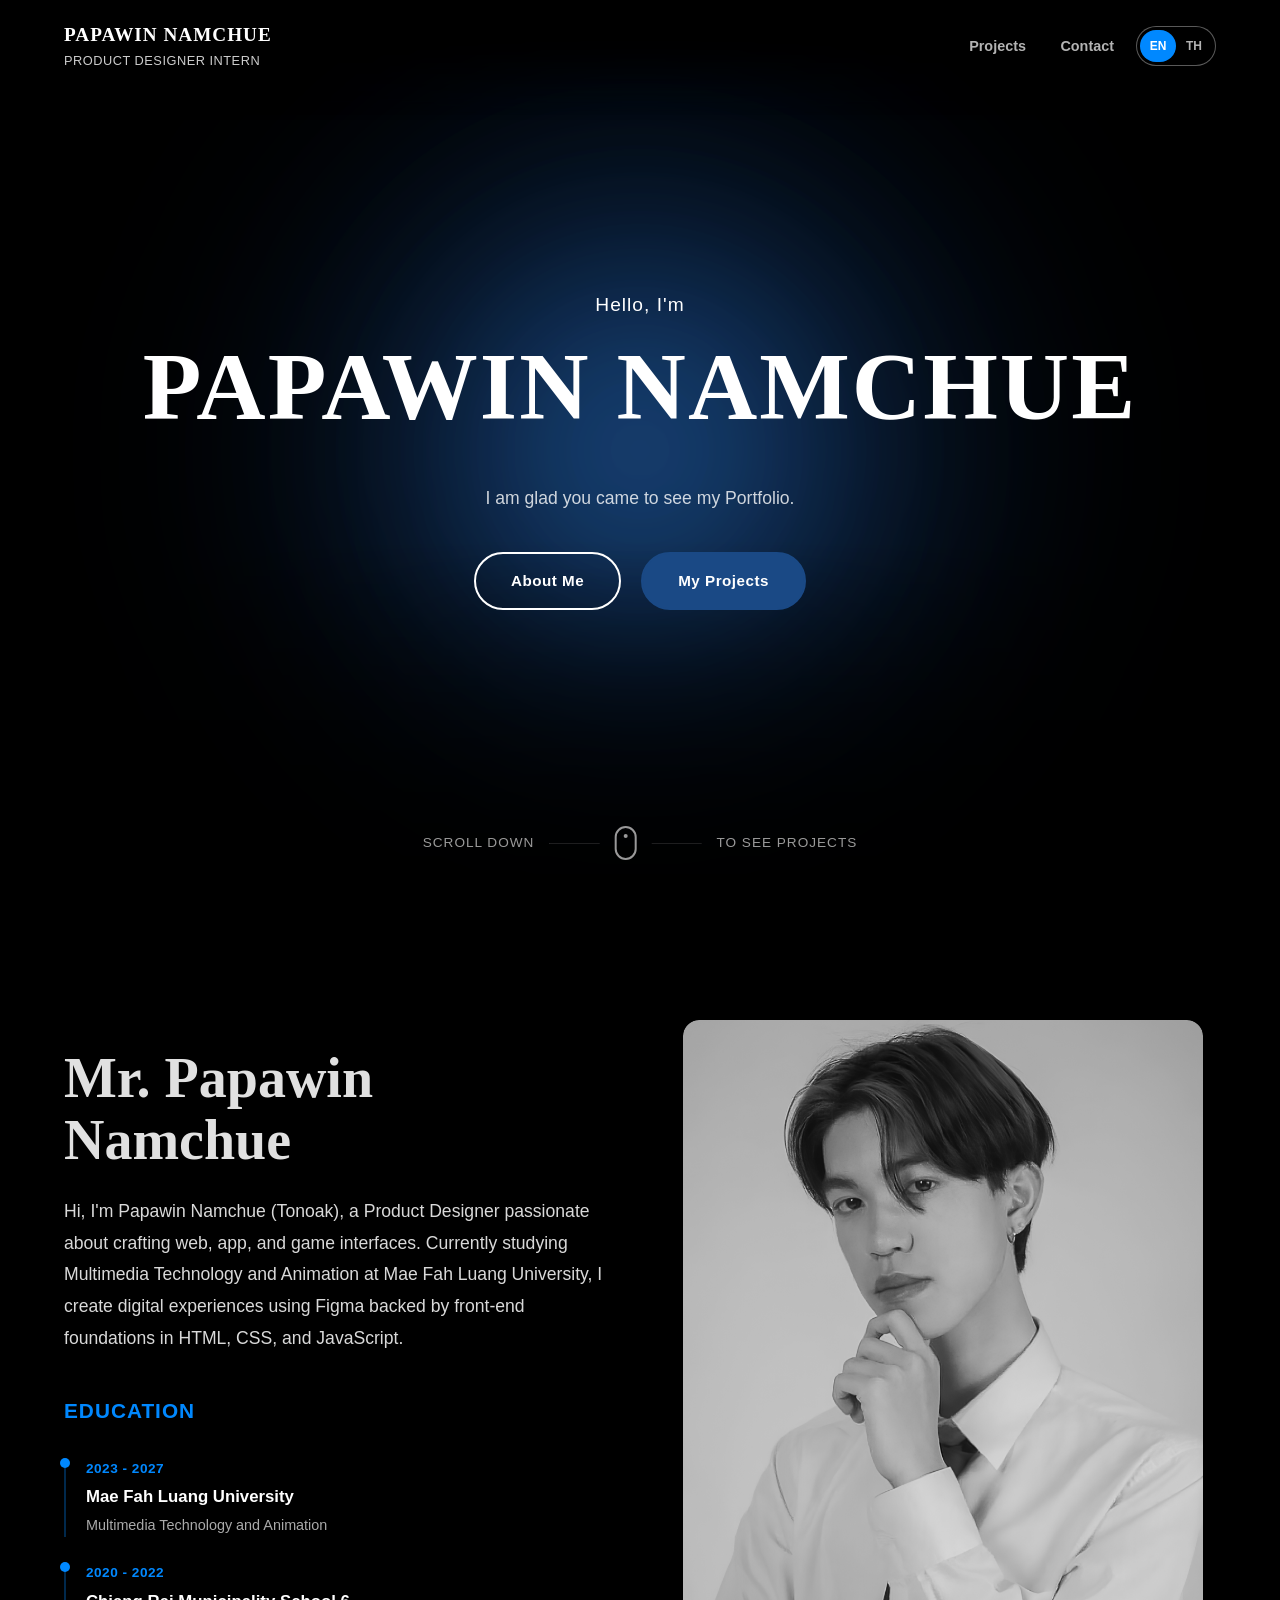
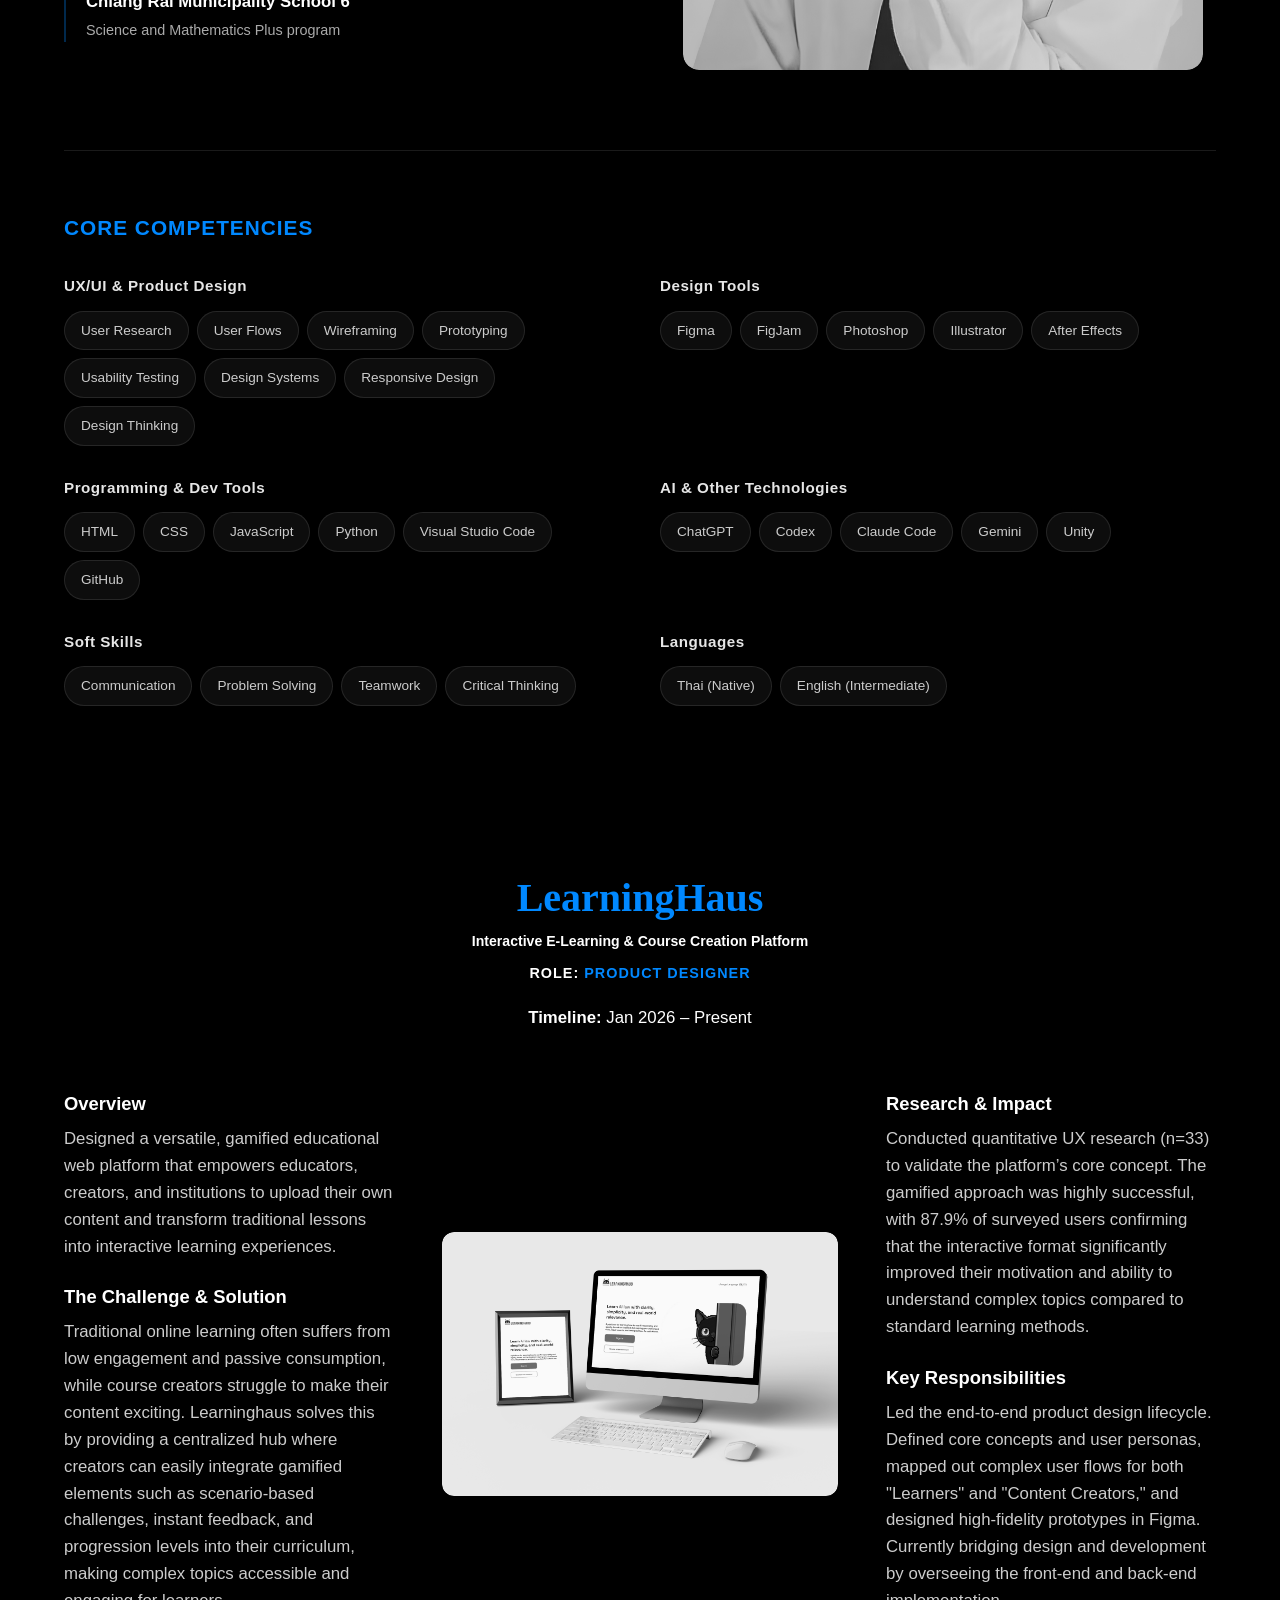
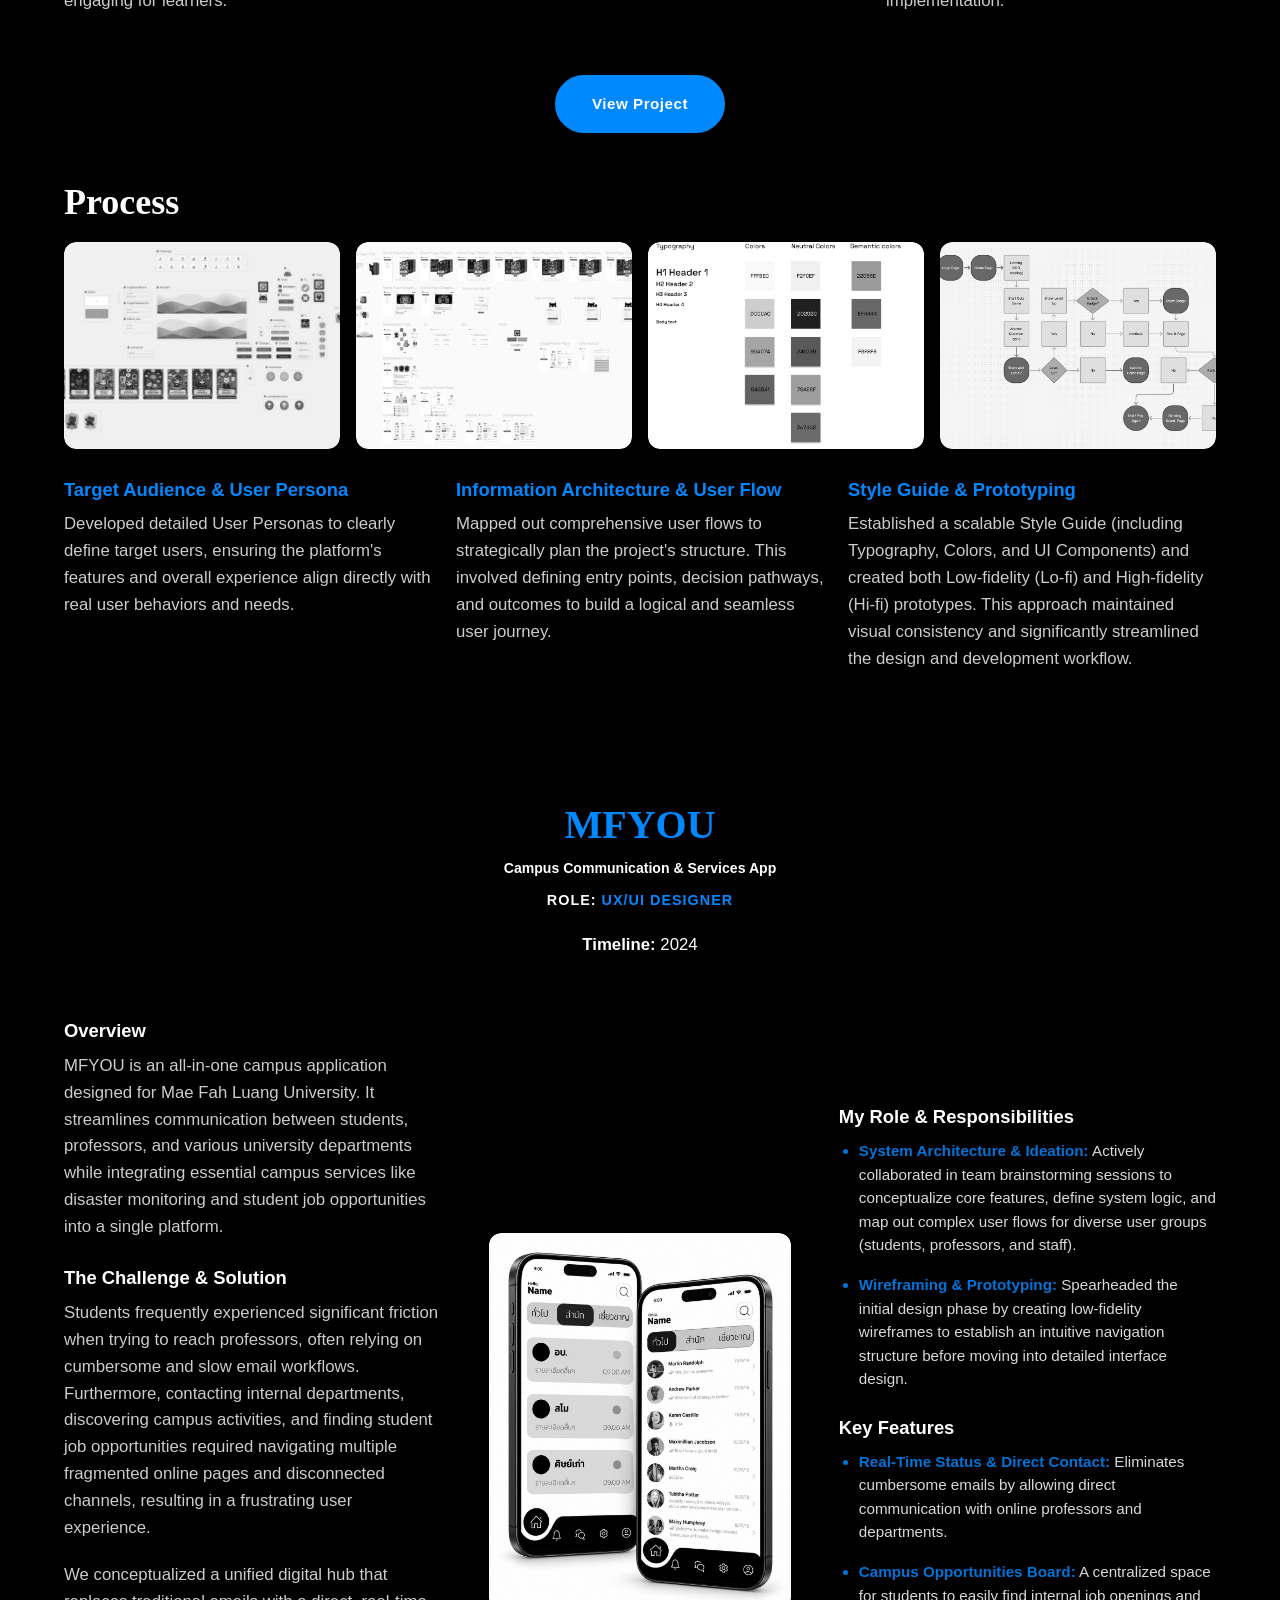
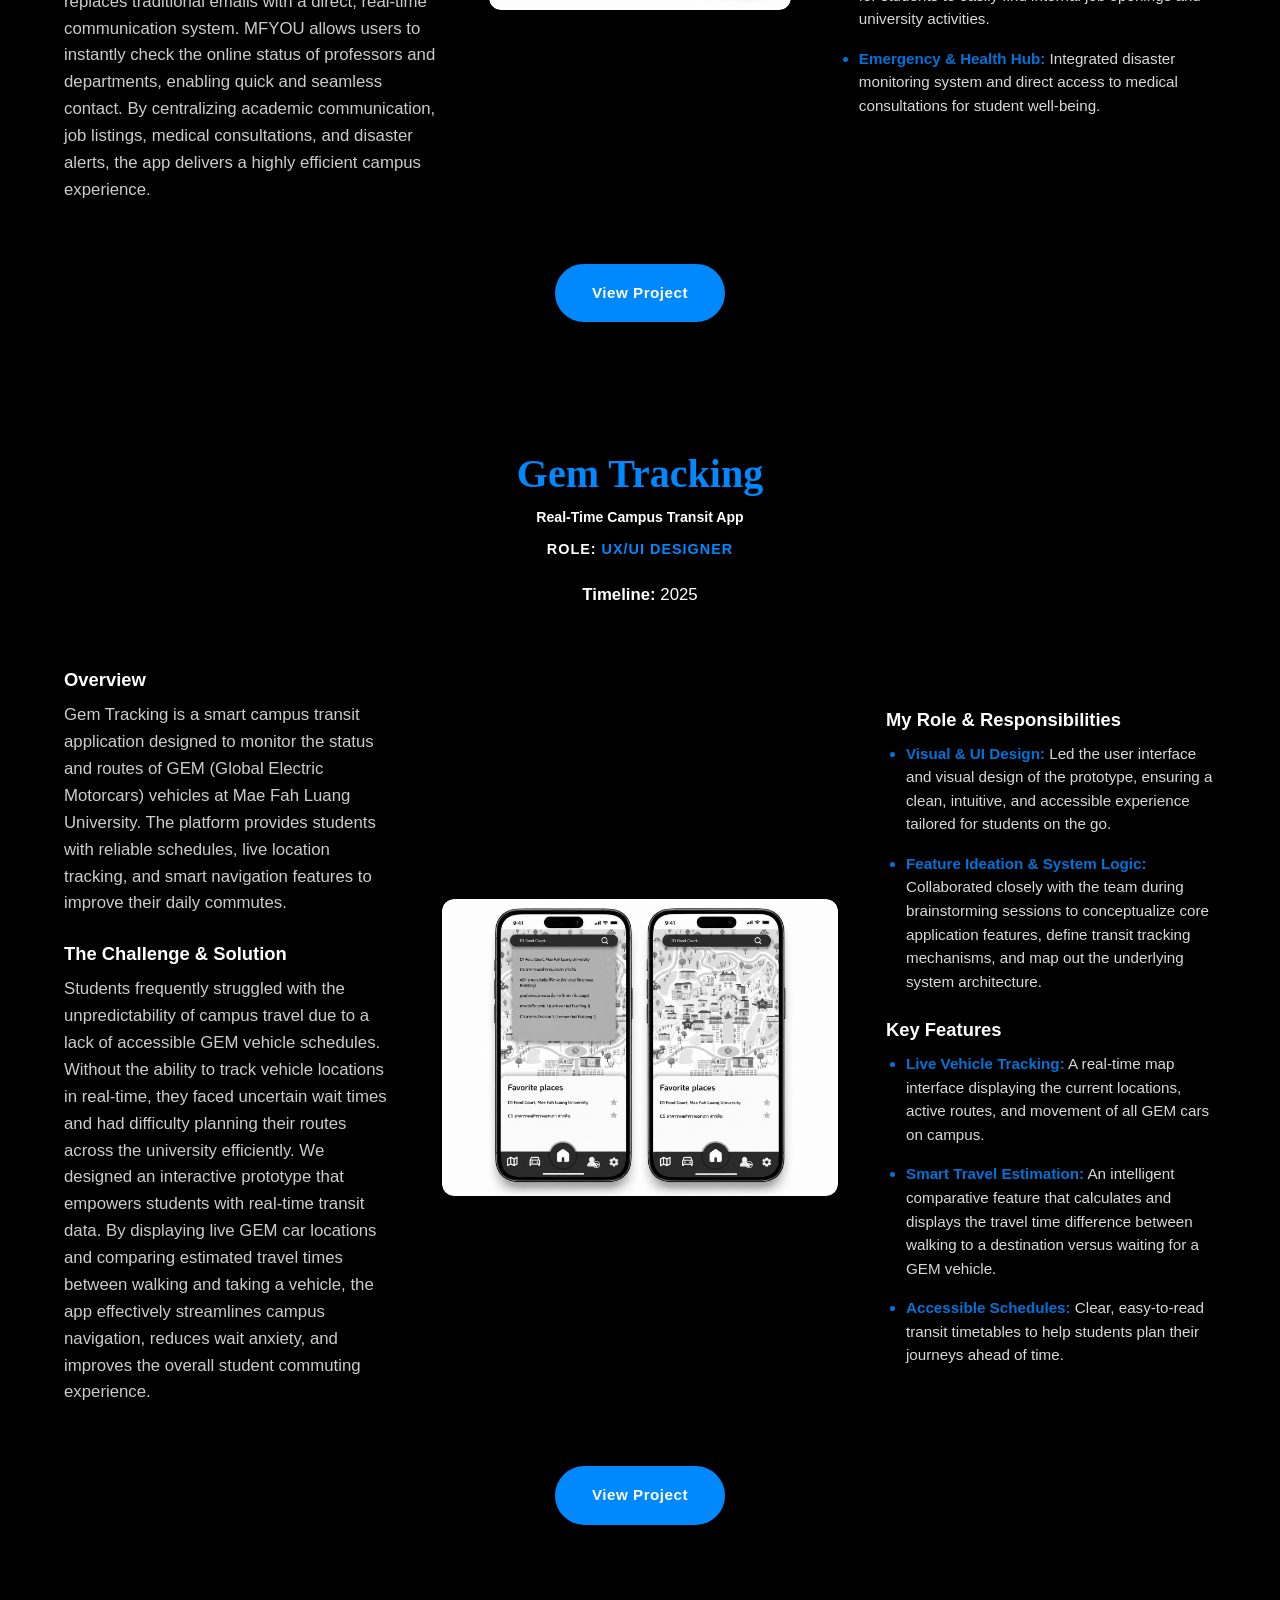
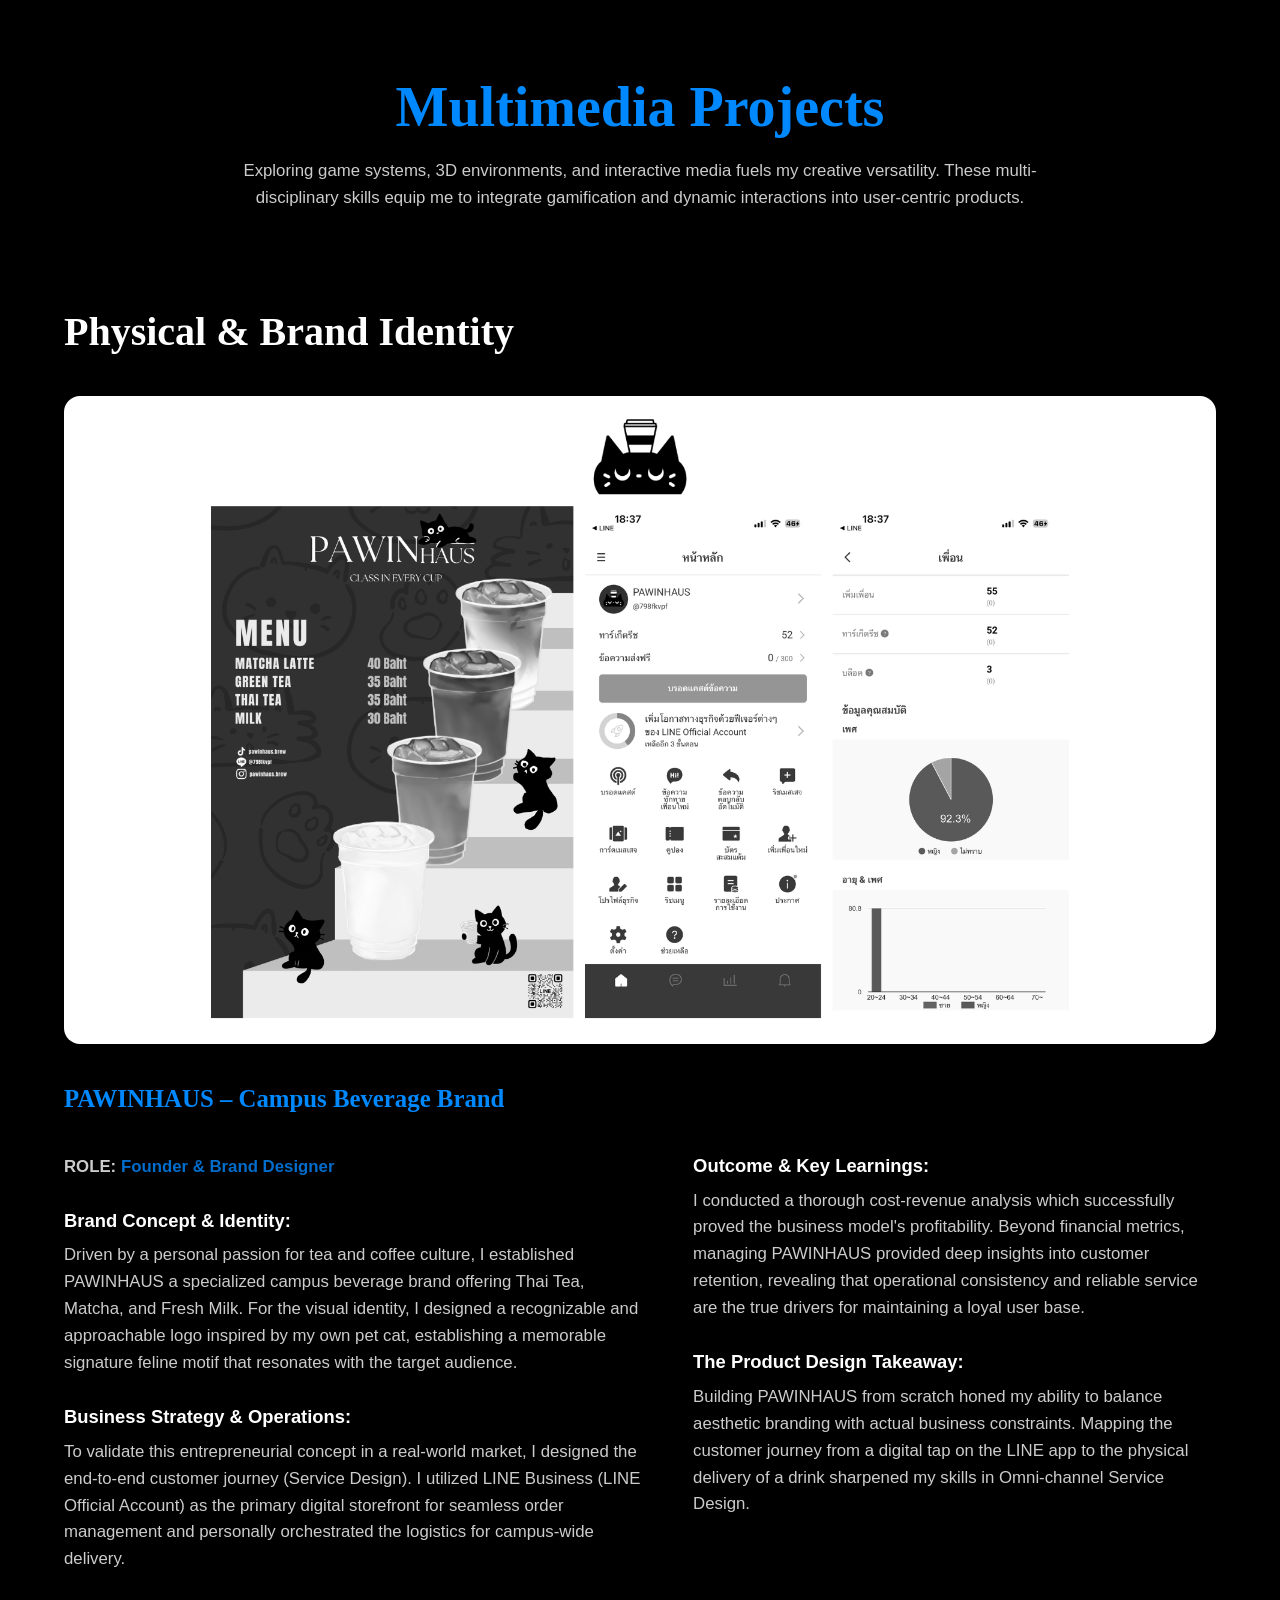
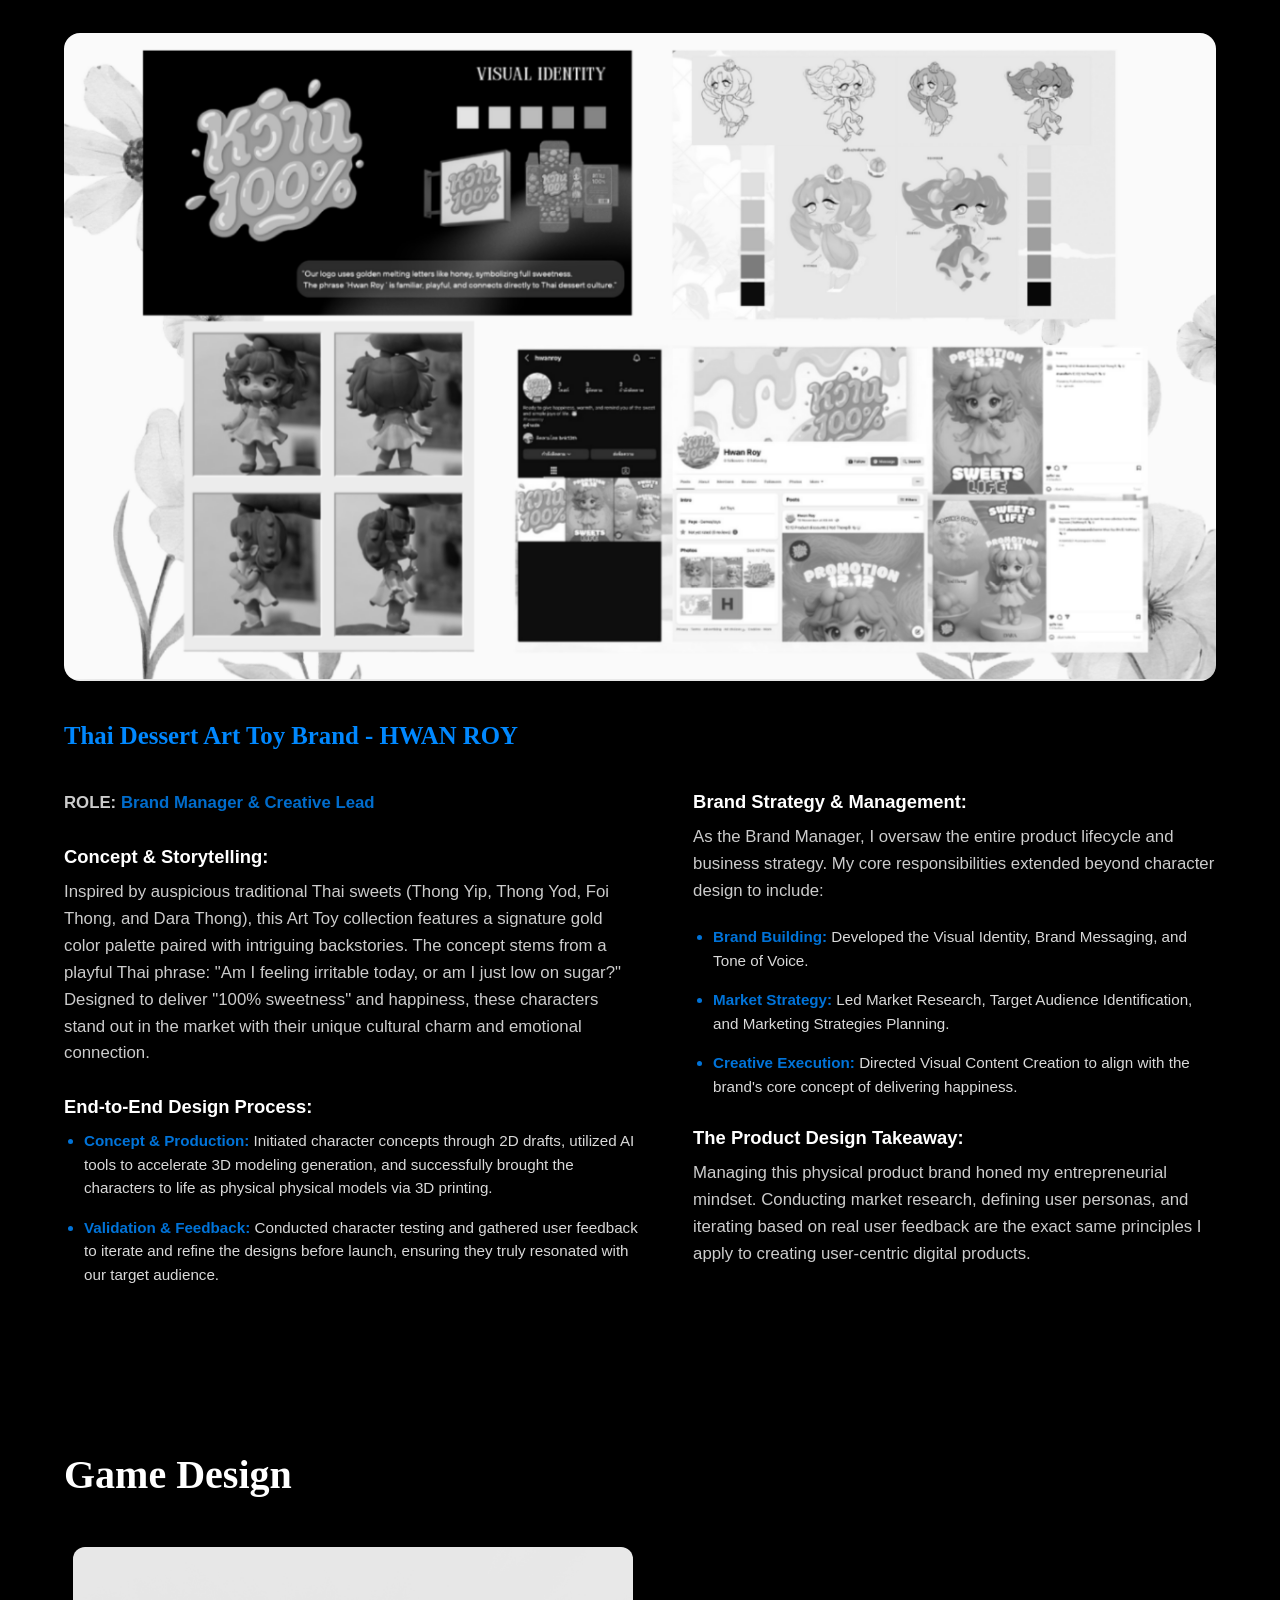
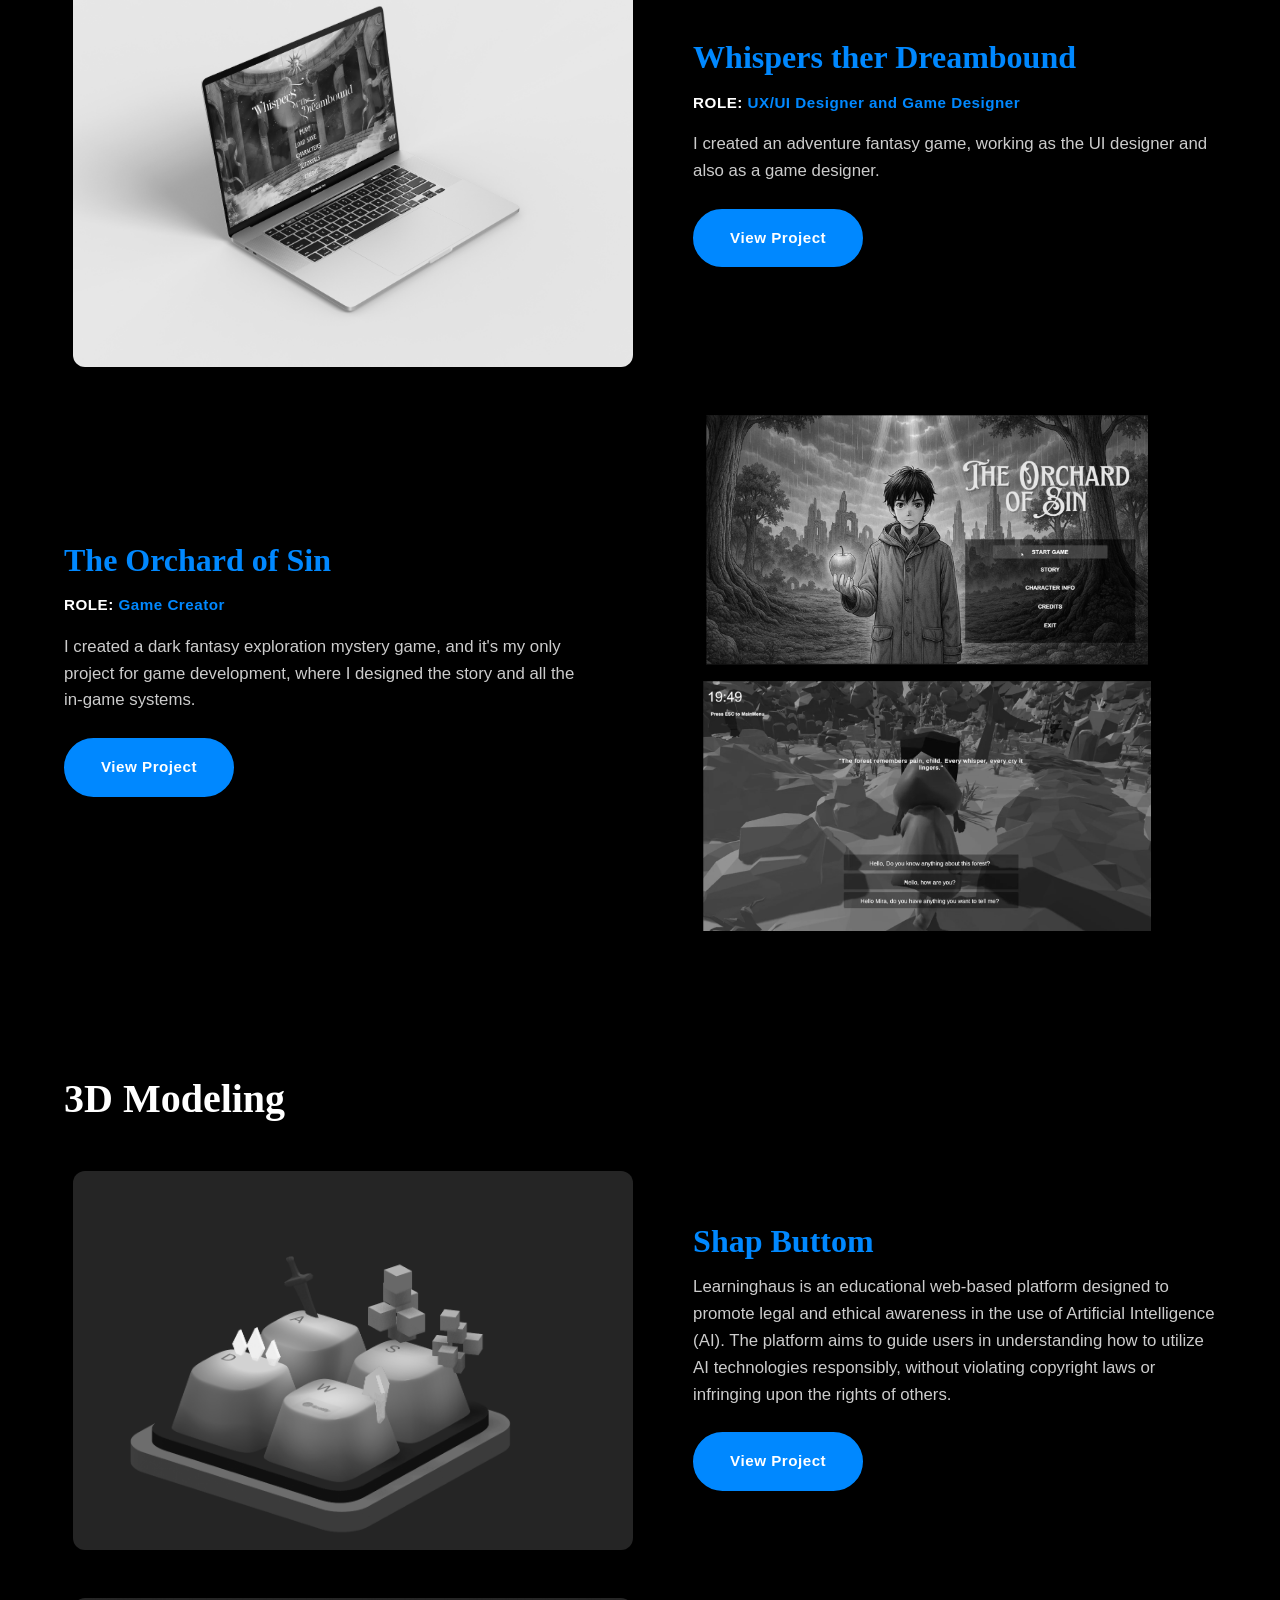
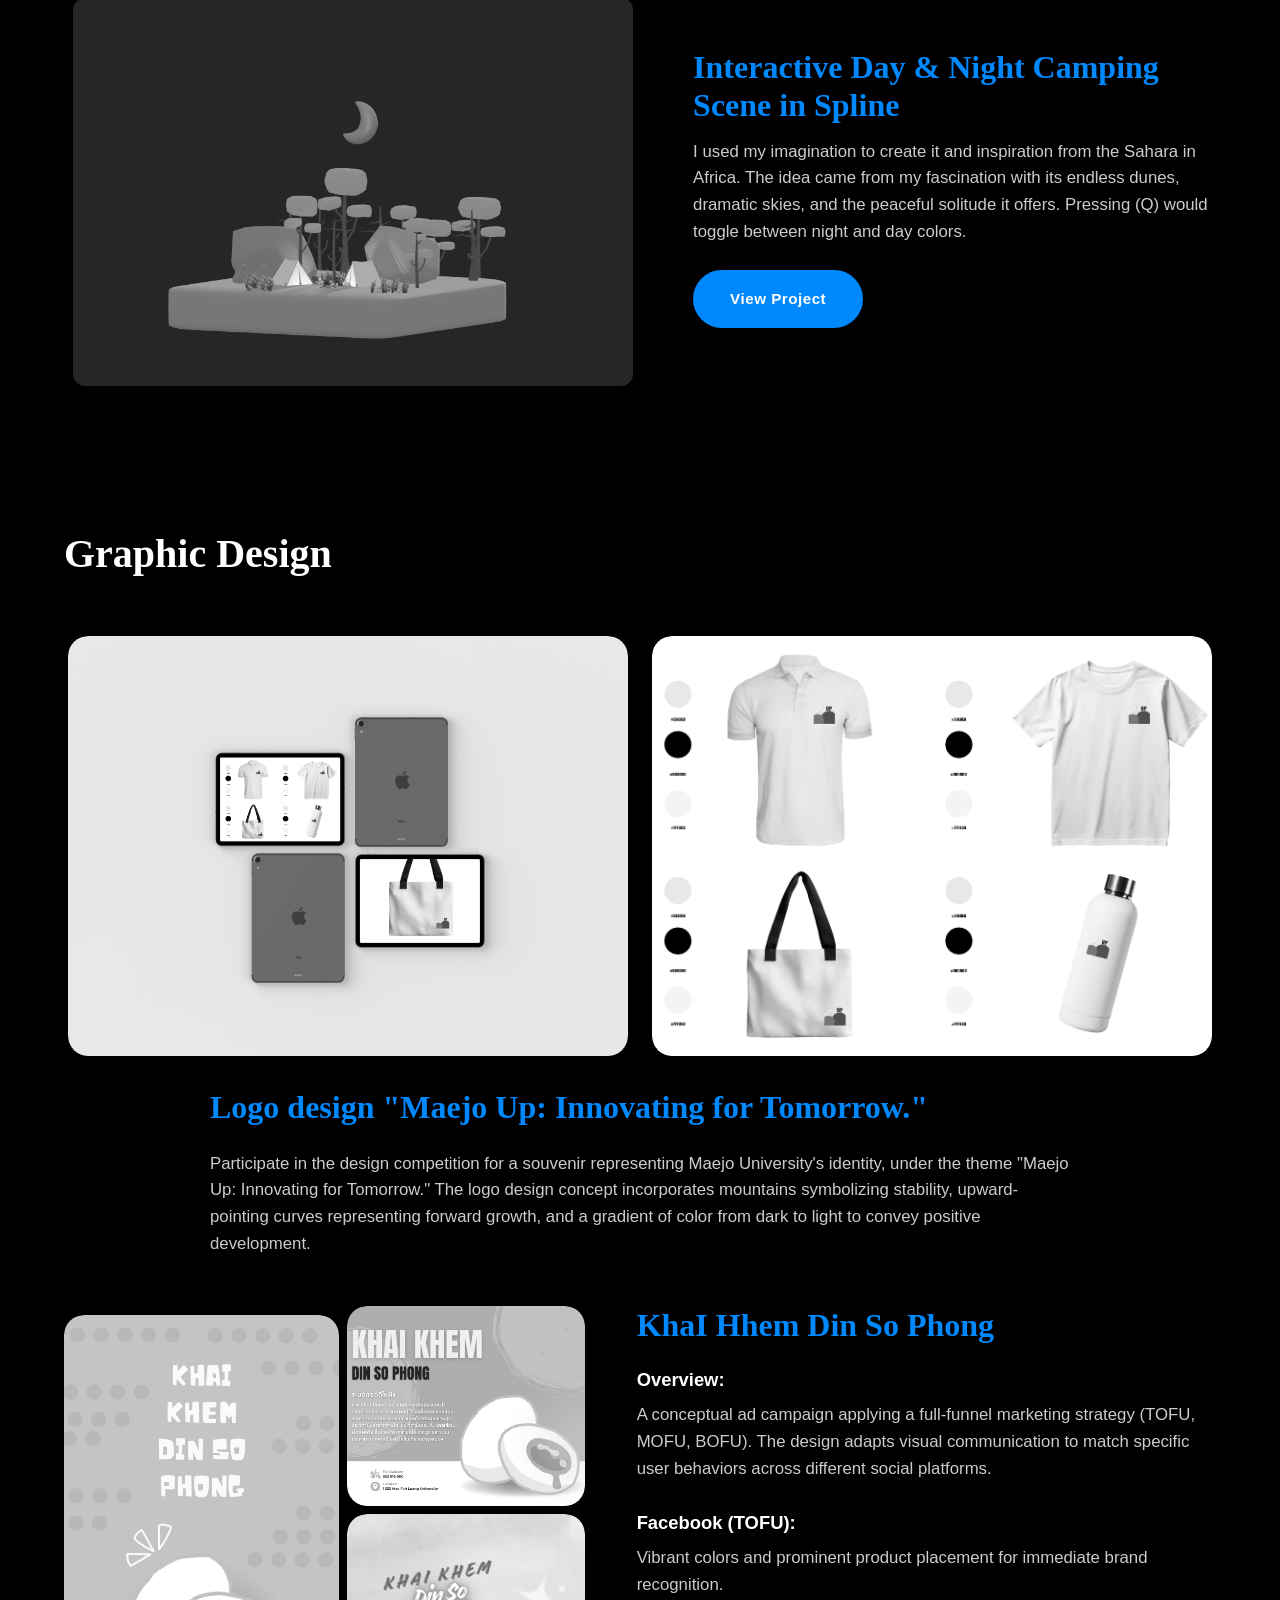
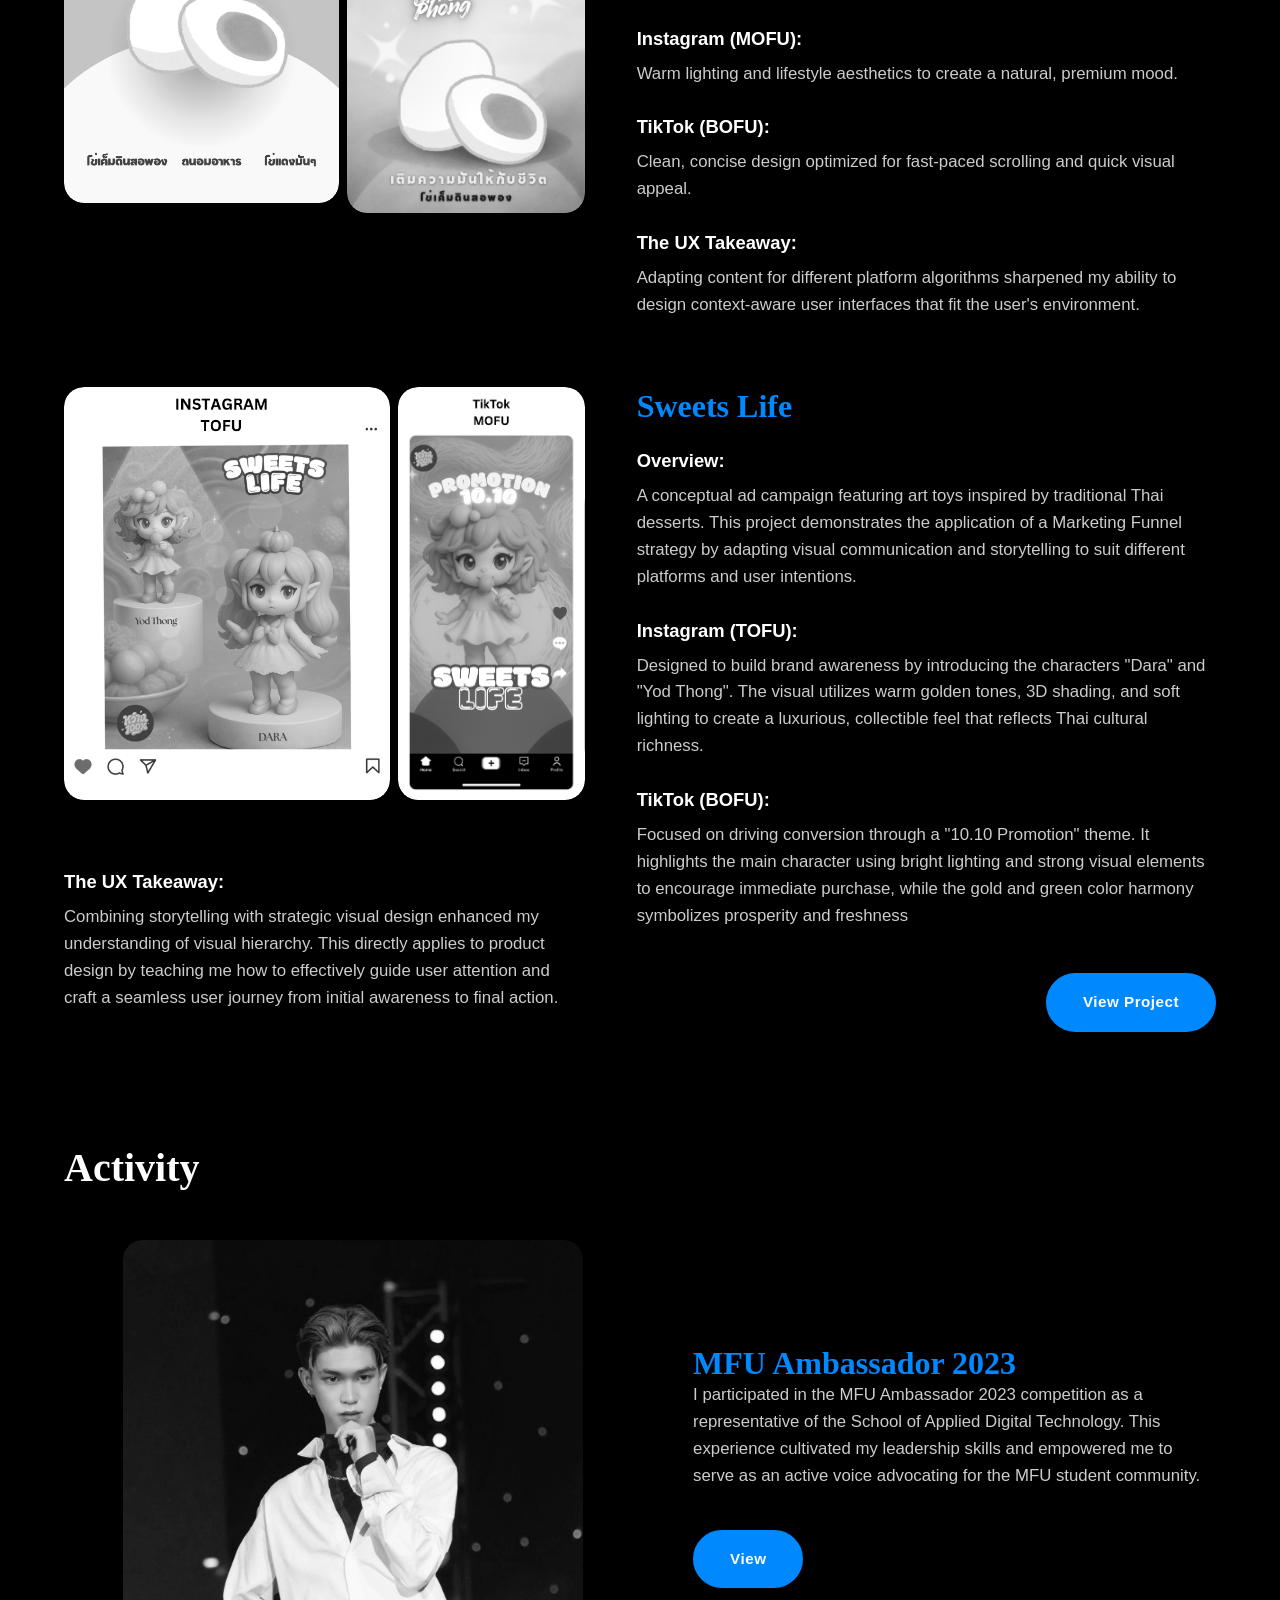
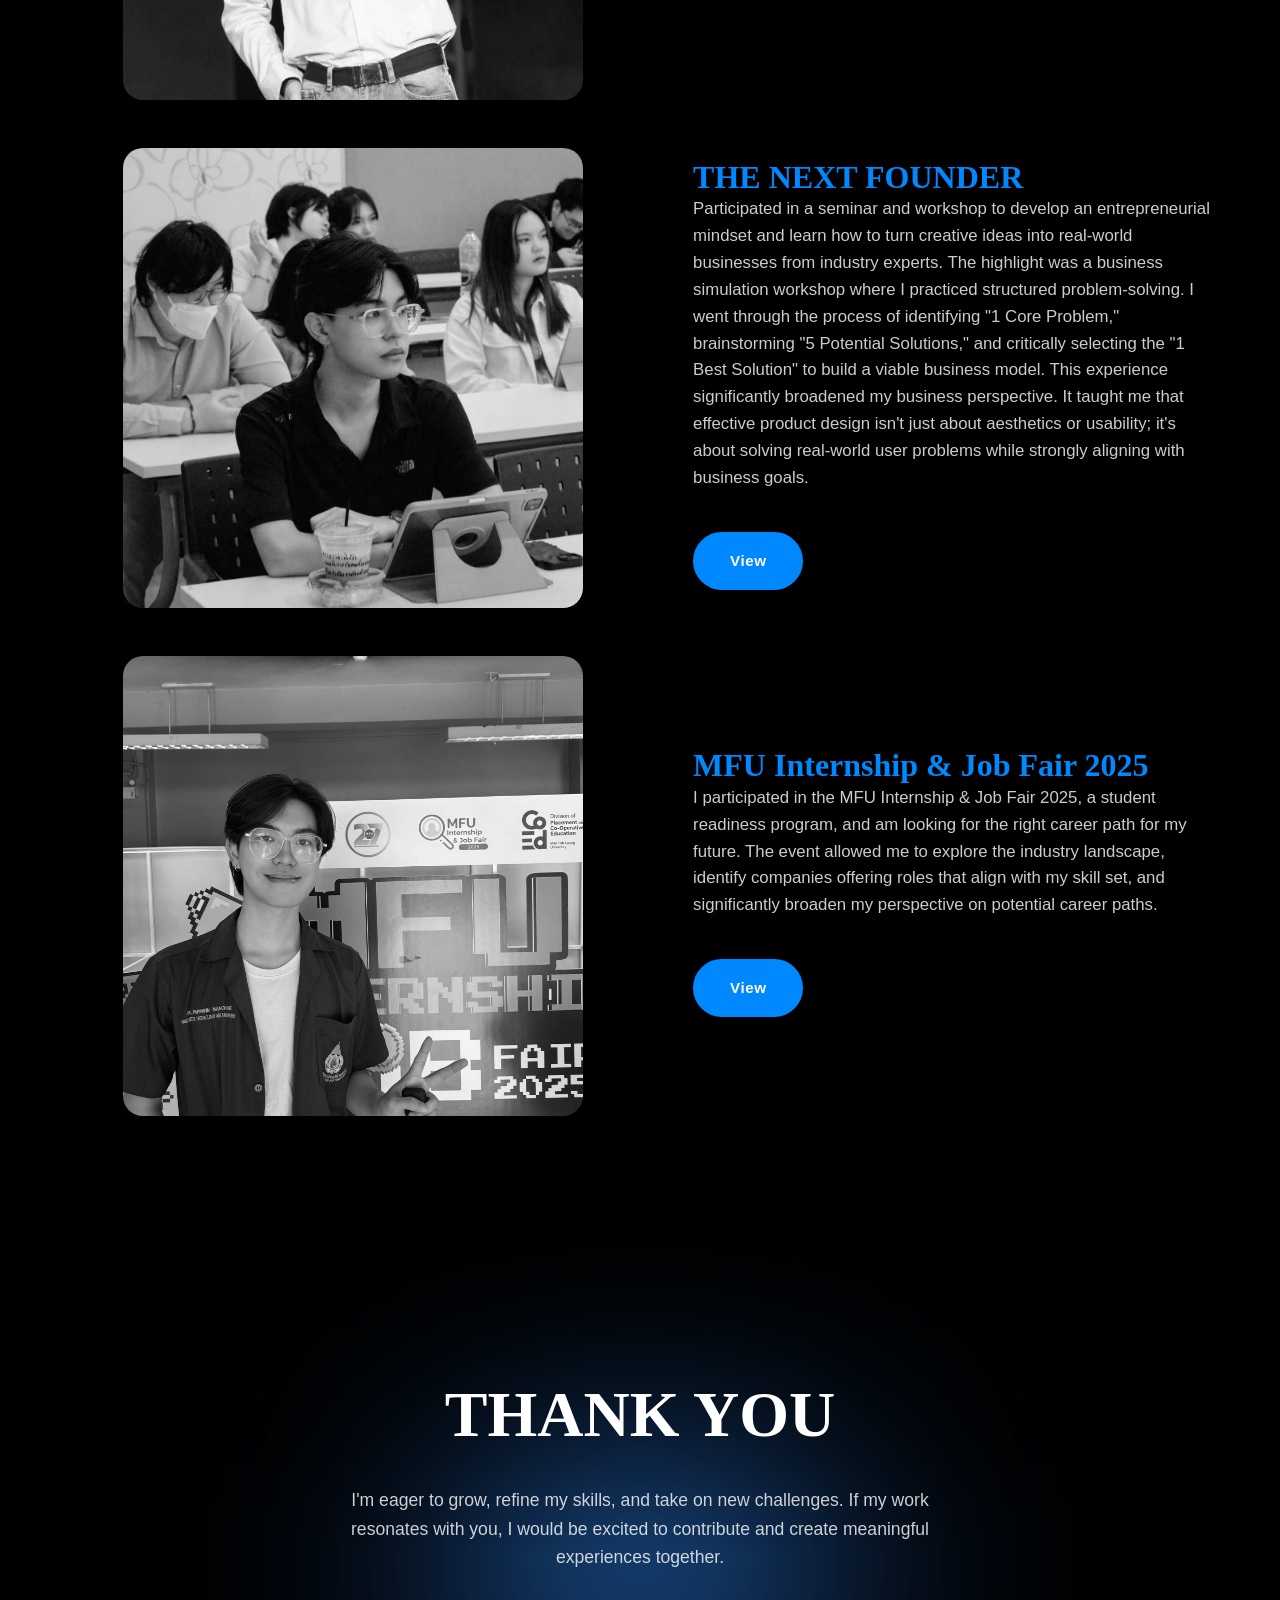
==== commit ac3ae07e: "Add Thai language switch and fix mobile graphic reveal" ====
--- a/index.html
+++ b/index.html
@@ -14,10 +14,16 @@
             <div class="logo">PAPAWIN NAMCHUE</div>
             <div class="subtitle">PRODUCT DESIGNER INTERN</div>
         </div>
-        <nav>
-            <a href="#projects">Projects</a>
-            <a href="#contact">Contact</a>
-        </nav>
+        <div class="header-actions">
+            <nav>
+                <a href="#projects">Projects</a>
+                <a href="#contact">Contact</a>
+            </nav>
+            <div class="language-switch" role="group" aria-label="Choose language">
+                <button type="button" data-language="en" aria-label="English" aria-pressed="true">EN</button>
+                <button type="button" data-language="th" aria-label="ภาษาไทย" aria-pressed="false">TH</button>
+            </div>
+        </div>
     </header>
 
     <!-- 1. Hero Section -->
@@ -617,6 +623,7 @@
 
     <!-- JavaScript สำหรับอนิเมชั่นที่ซับซ้อนขึ้น -->
     <script src="assets/js/main.js"></script>
+    <script src="assets/js/i18n.js"></script>
 
 </body>
 </html>
--- a/assets/css/styles.css
+++ b/assets/css/styles.css
@@ -111,6 +111,49 @@
 header nav a:hover {
     opacity: 1;
     transform: translateY(-2px);
+}
+
+.header-actions {
+    display: flex;
+    align-items: center;
+    gap: 22px;
+}
+
+.language-switch {
+    display: inline-flex;
+    flex: none;
+    padding: 3px;
+    border: 1px solid rgba(255, 255, 255, 0.35);
+    border-radius: 999px;
+    background: rgba(0, 0, 0, 0.45);
+}
+
+.language-switch button {
+    min-width: 36px;
+    min-height: 32px;
+    padding: 3px 7px;
+    border: 0;
+    border-radius: 999px;
+    background: transparent;
+    color: #fff;
+    font: 700 0.75rem var(--font-sans);
+    cursor: pointer;
+    opacity: 0.7;
+    transition: background-color 0.2s, opacity 0.2s;
+}
+
+.language-switch button:hover,
+.language-switch button[aria-pressed="true"] {
+    opacity: 1;
+}
+
+.language-switch button[aria-pressed="true"] {
+    background: var(--accent-color);
+}
+
+.language-switch button:focus-visible {
+    outline: 2px solid #fff;
+    outline-offset: 2px;
 }
 
 /* -----------------------------------------------------------
@@ -1742,9 +1785,18 @@
     transition: filter 0.5s ease, transform 0.5s ease;
 }
 
-.graphic-design-project.is-in-view .graphic-design-media img {
-    filter: grayscale(0%);
-    transform: scale(1.03);
+@media (min-width: 769px) {
+    .graphic-design-project.is-in-view .graphic-design-media img {
+        filter: grayscale(0%);
+        transform: scale(1.03);
+    }
+}
+
+@media (max-width: 768px) {
+    .graphic-design-media.is-in-view img {
+        filter: grayscale(0%);
+        transform: scale(1.03);
+    }
 }
 
 .project-details.learninghaus-project {
@@ -2186,6 +2238,28 @@
     .project-media { order: -1; } /* เอารูปขึ้นก่อนข้อความในหน้า Project */
 }
 
+@media (max-width: 600px) {
+    header {
+        display: grid;
+        grid-template-columns: minmax(0, 1fr) auto;
+        row-gap: 5px;
+    }
+
+    .header-actions { display: contents; }
+    header .logo-container { grid-column: 1; grid-row: 1; }
+    header .logo { font-size: 0.95rem; }
+    header .subtitle { font-size: 0.65rem; }
+    header nav {
+        grid-column: 1 / -1;
+        grid-row: 2;
+        display: flex;
+        justify-content: flex-end;
+        gap: 20px;
+    }
+    header nav a { margin-left: 0; font-size: 0.8rem; }
+    .language-switch { grid-column: 2; grid-row: 1; align-self: center; }
+}
+
 @media (max-width: 480px) {
     .works-grid { grid-template-columns: 1fr; }
     .hero-btns { flex-direction: column; width: 100%; max-width: 250px;}
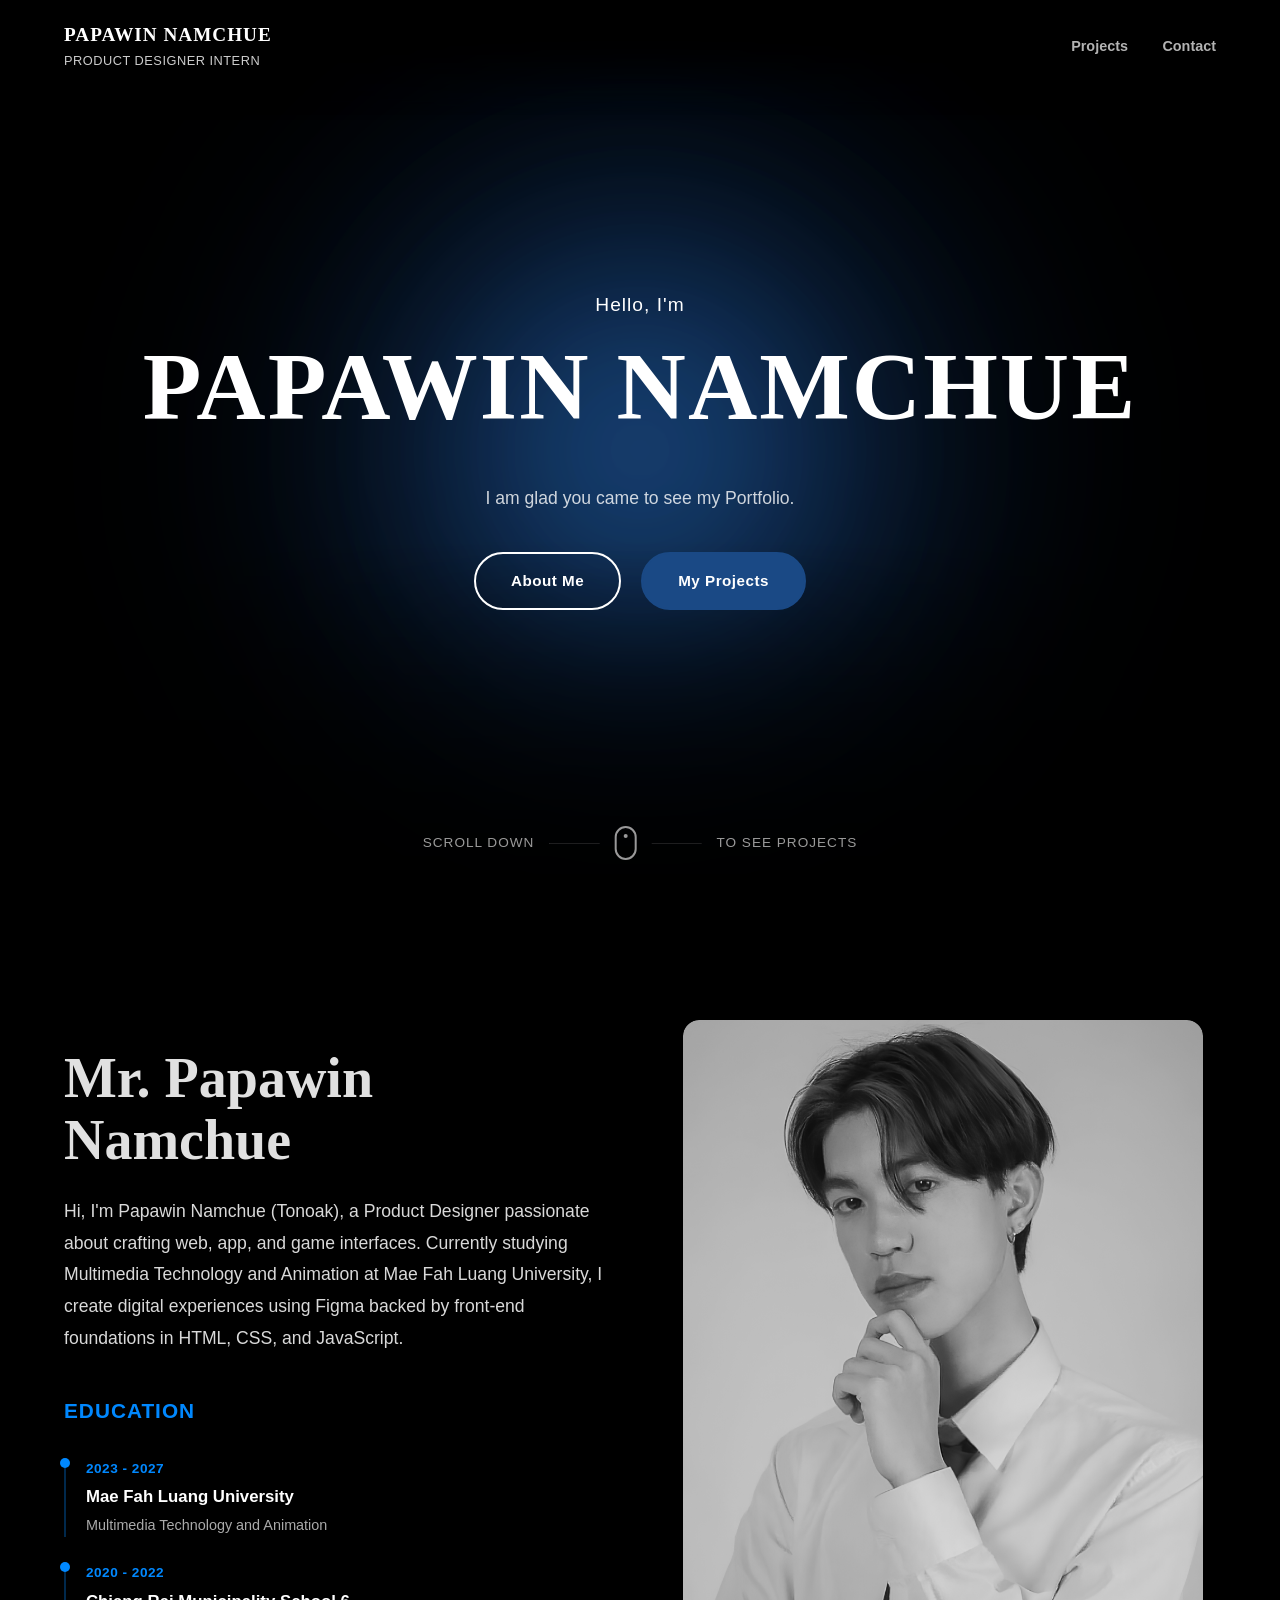
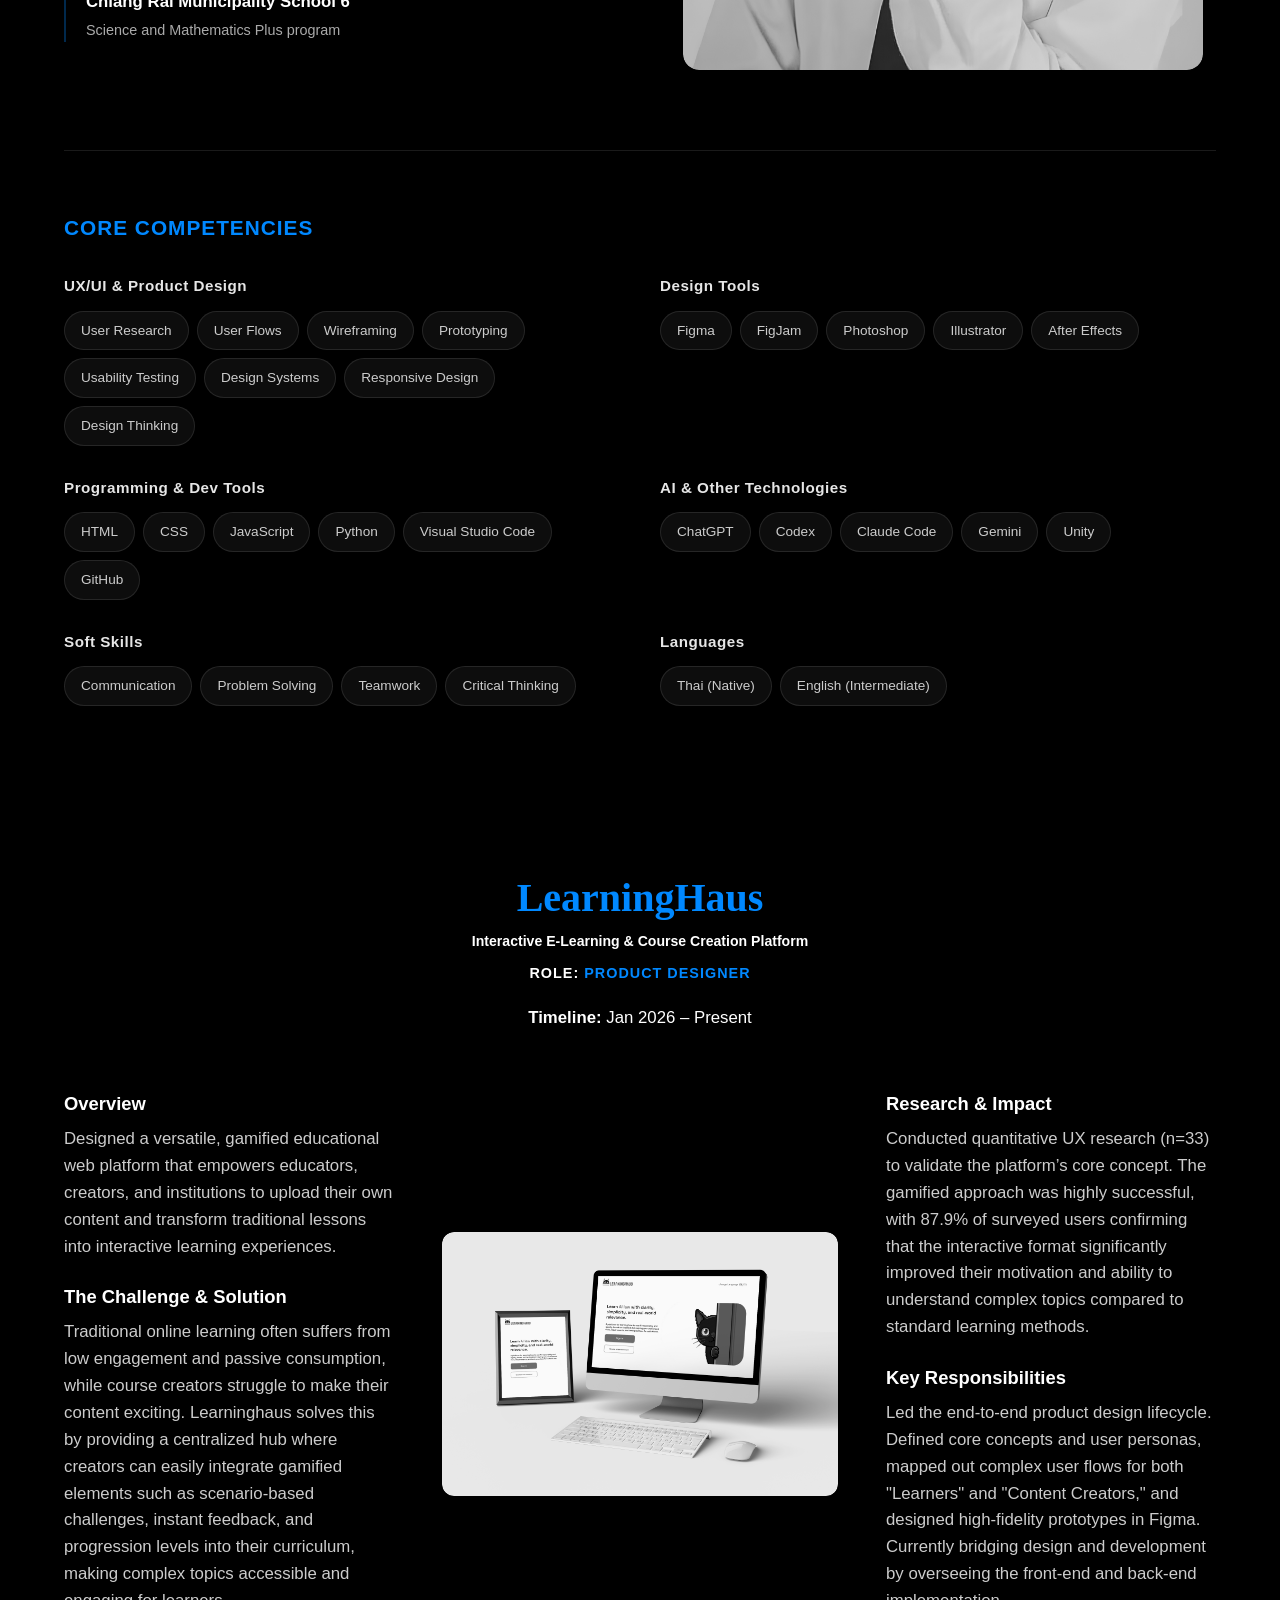
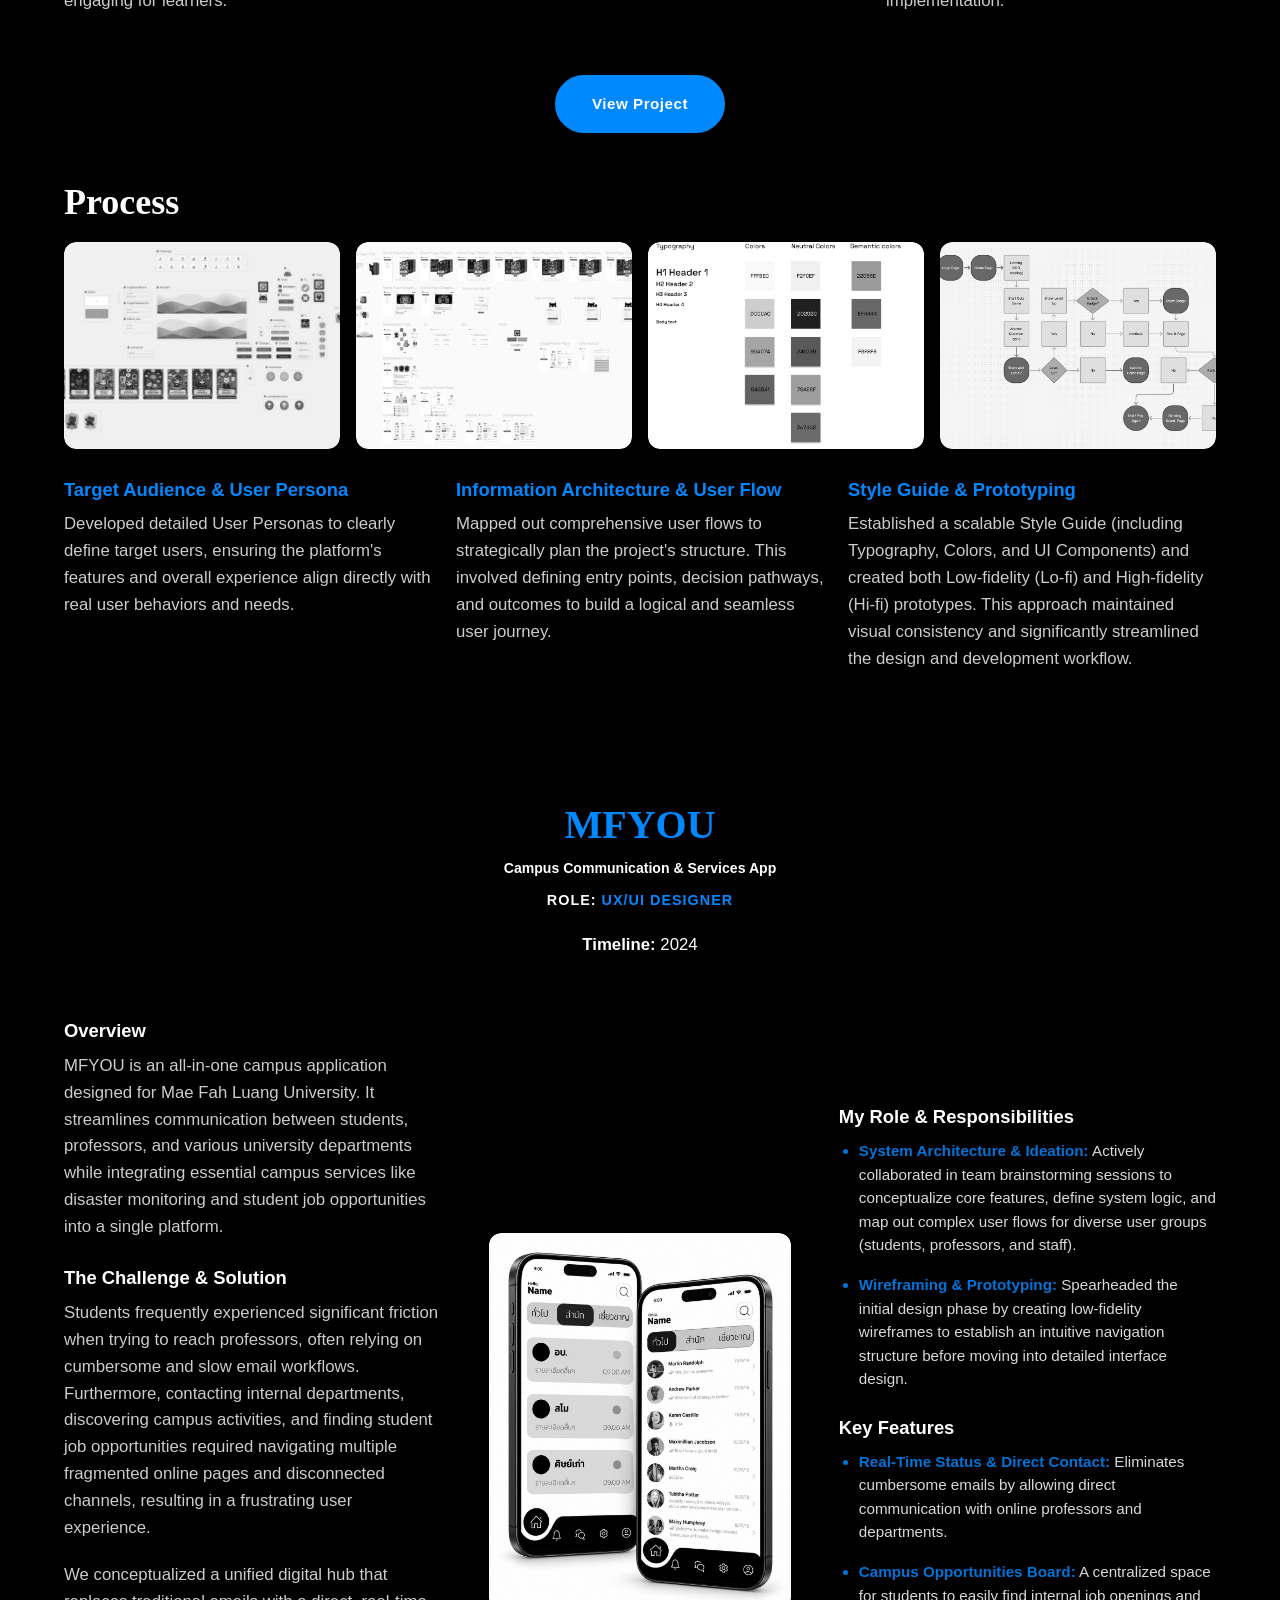
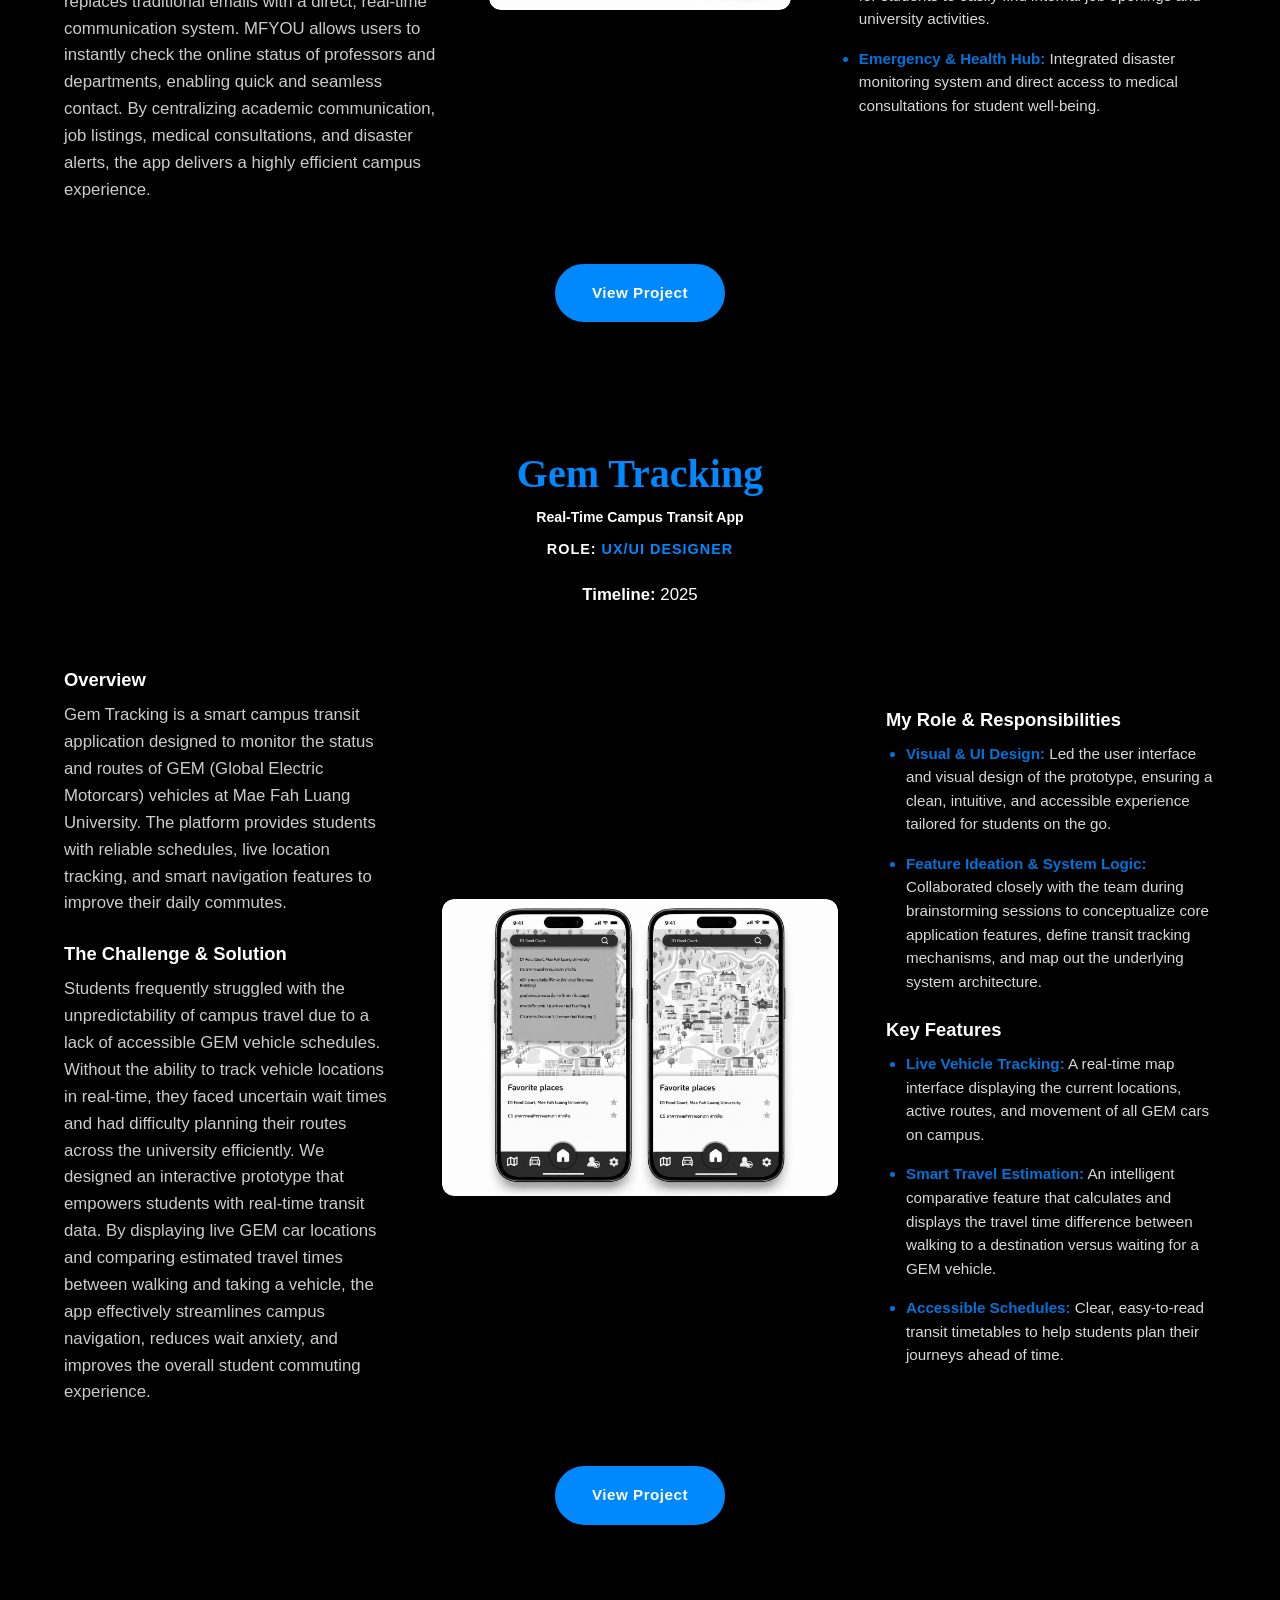
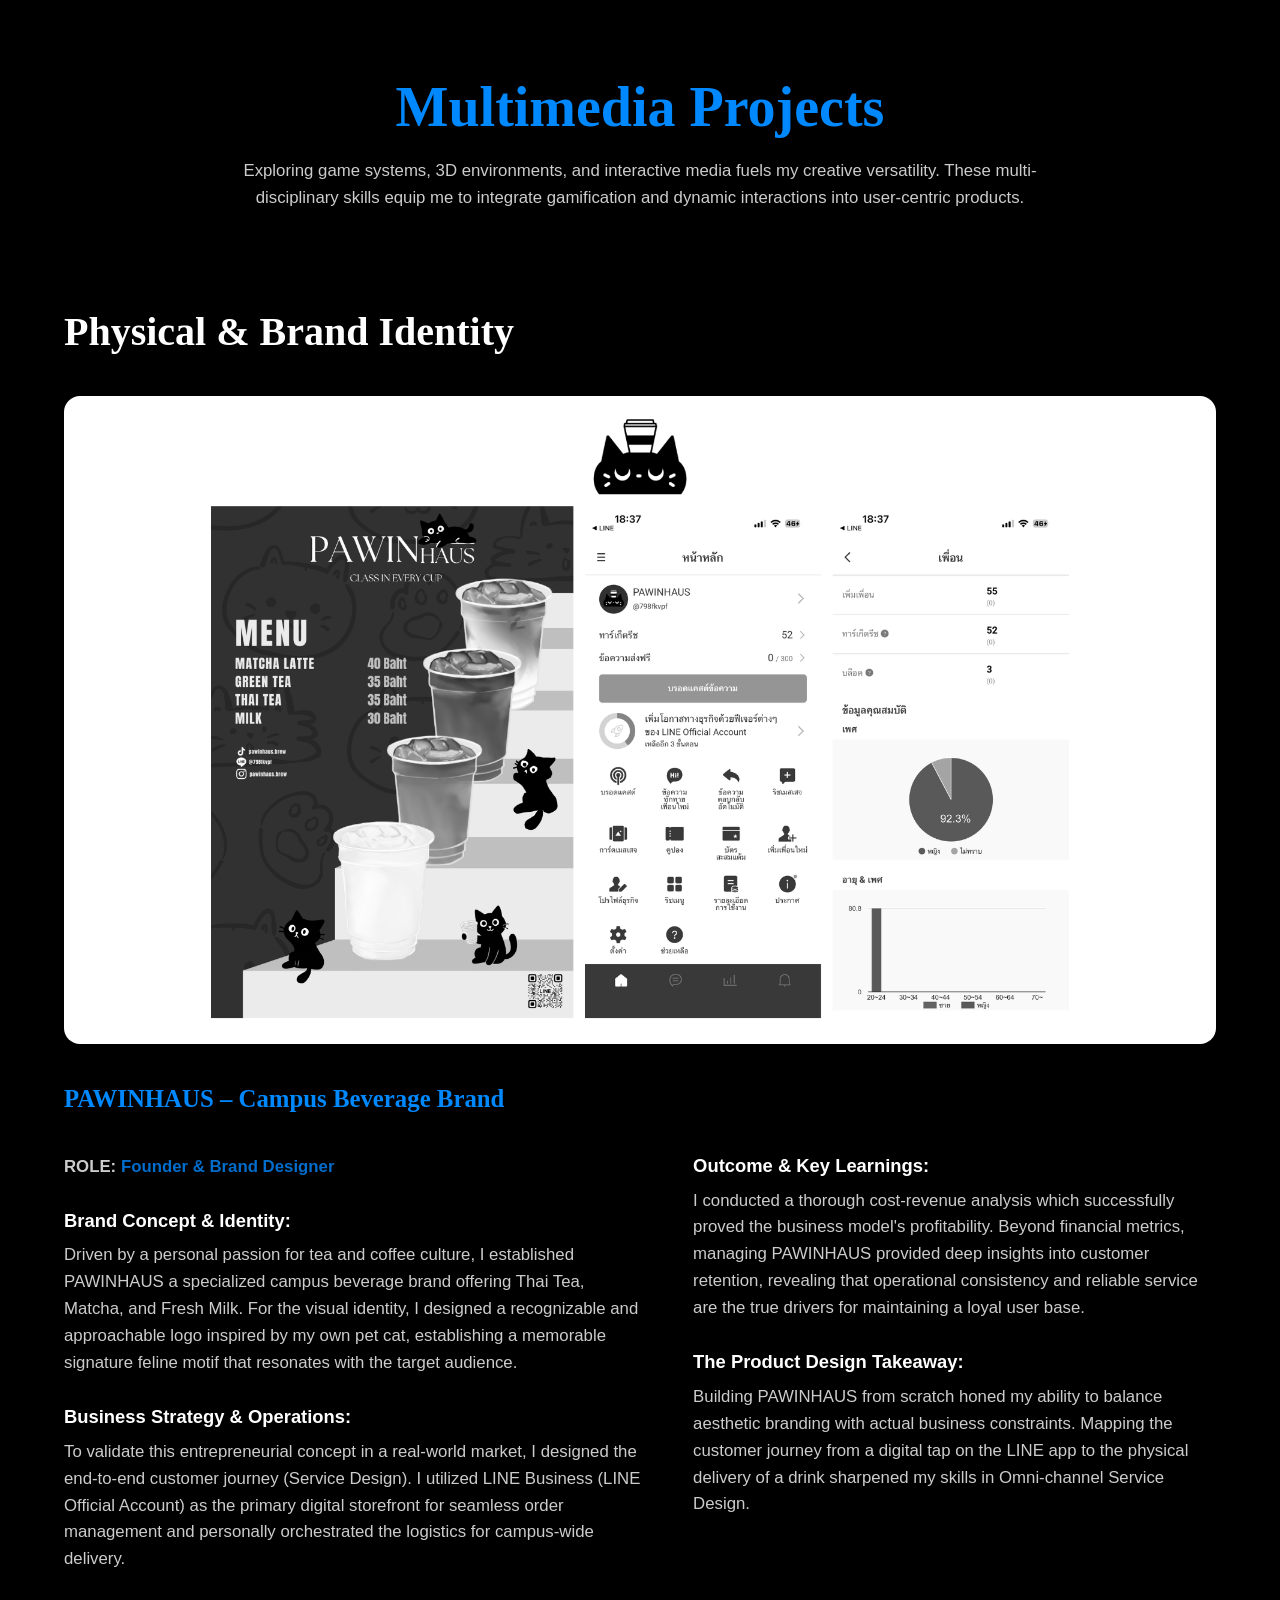
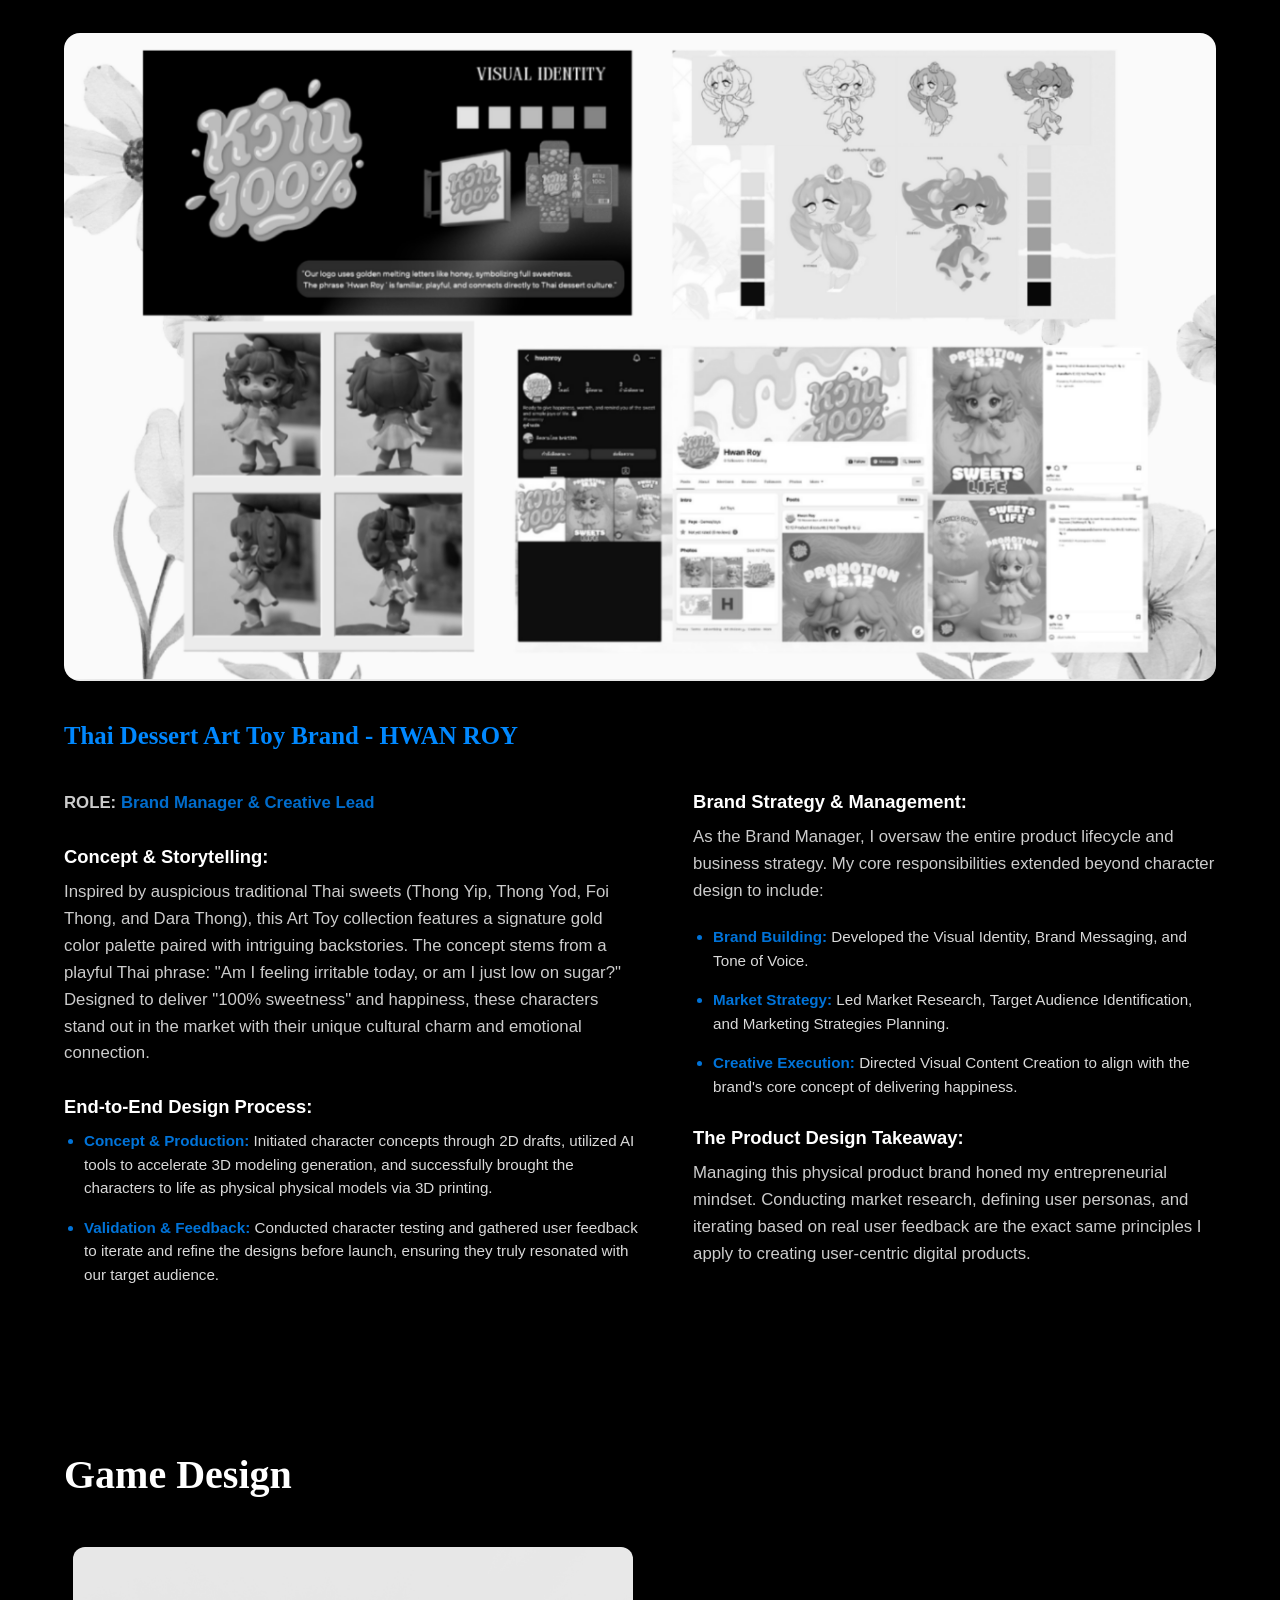
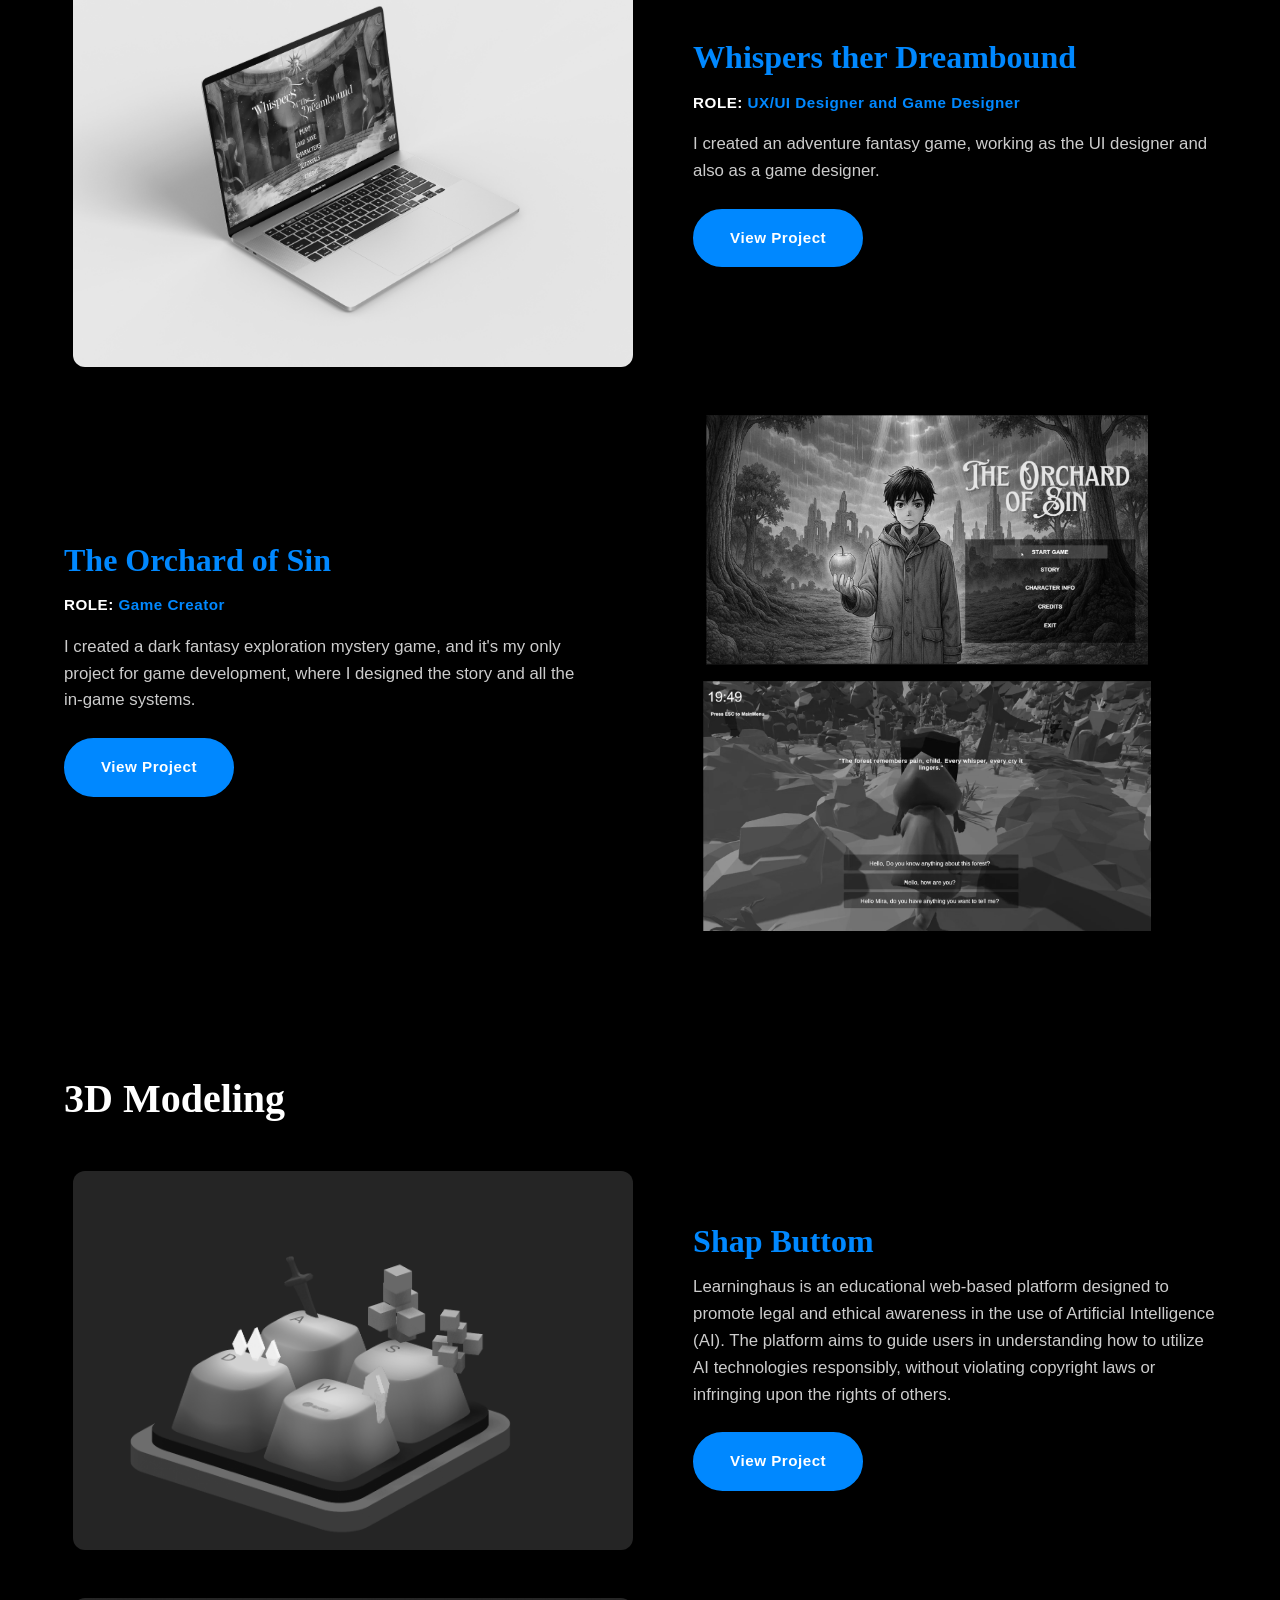
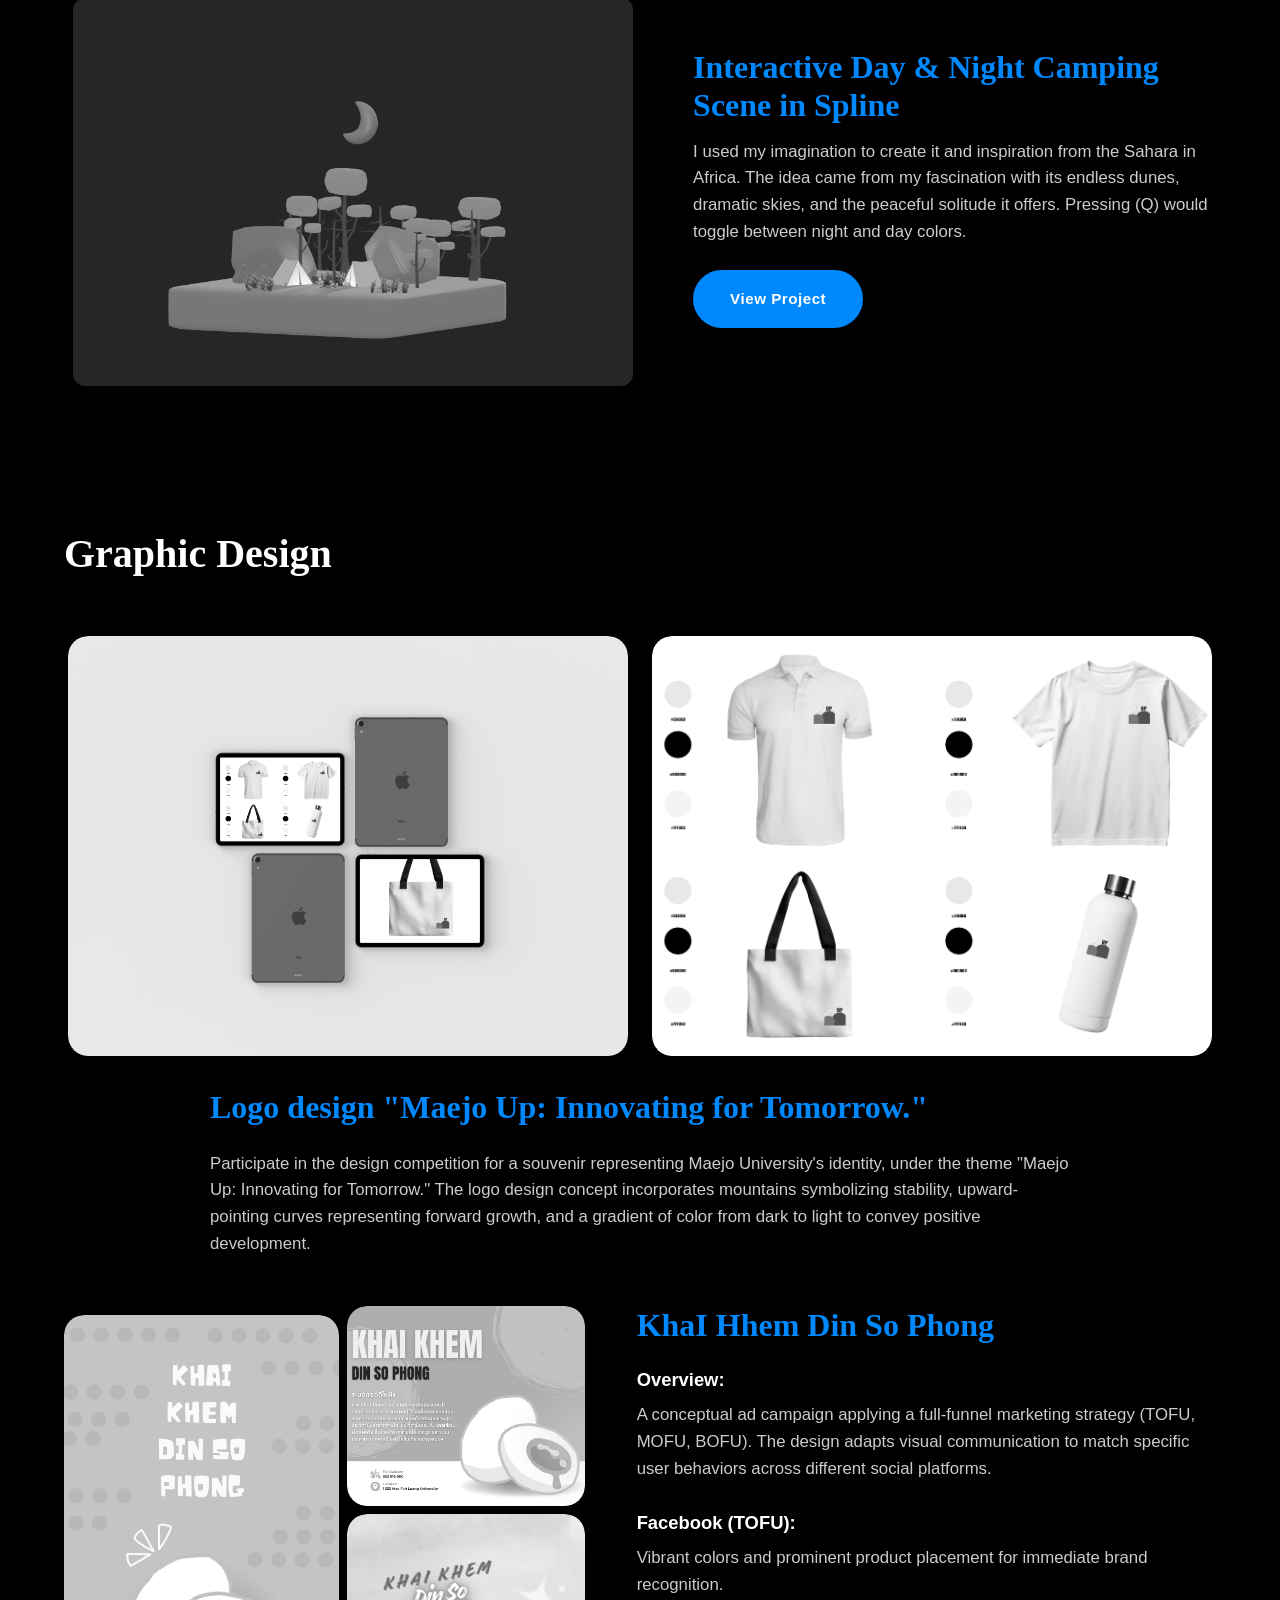
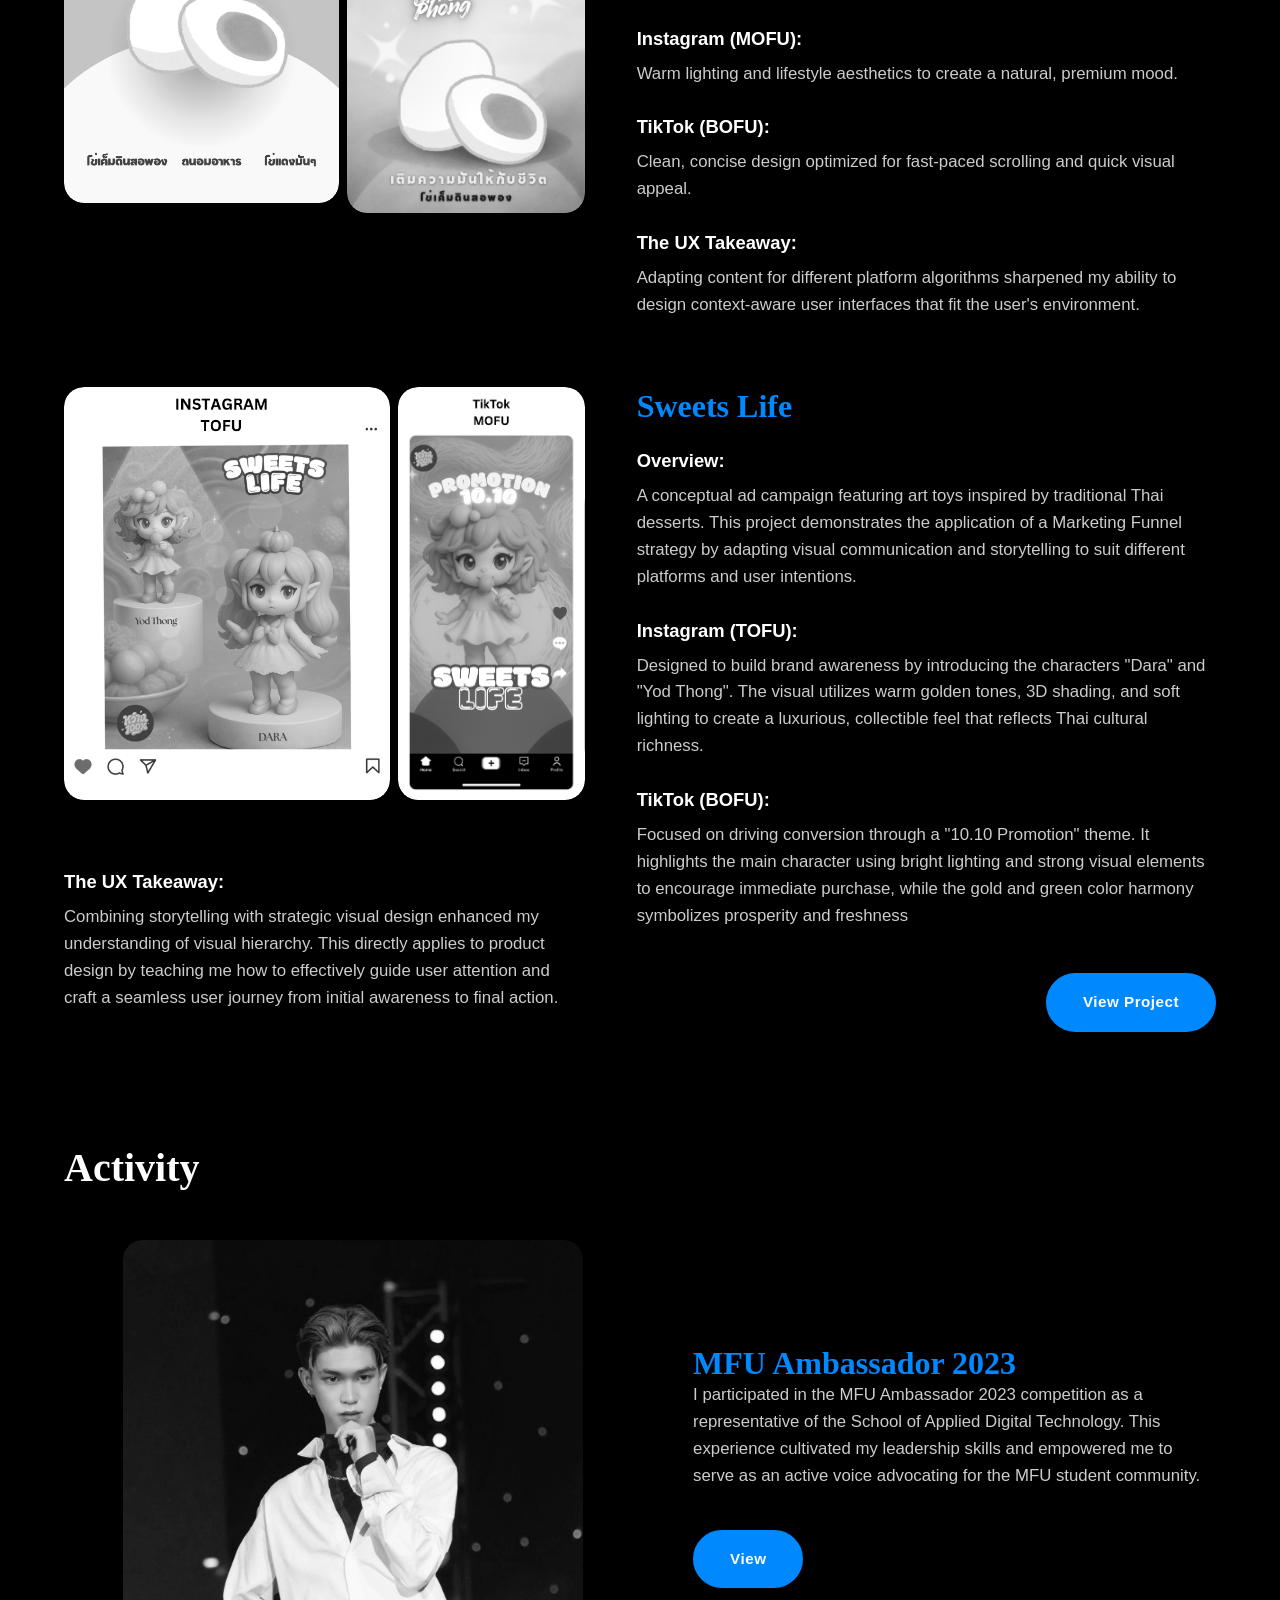
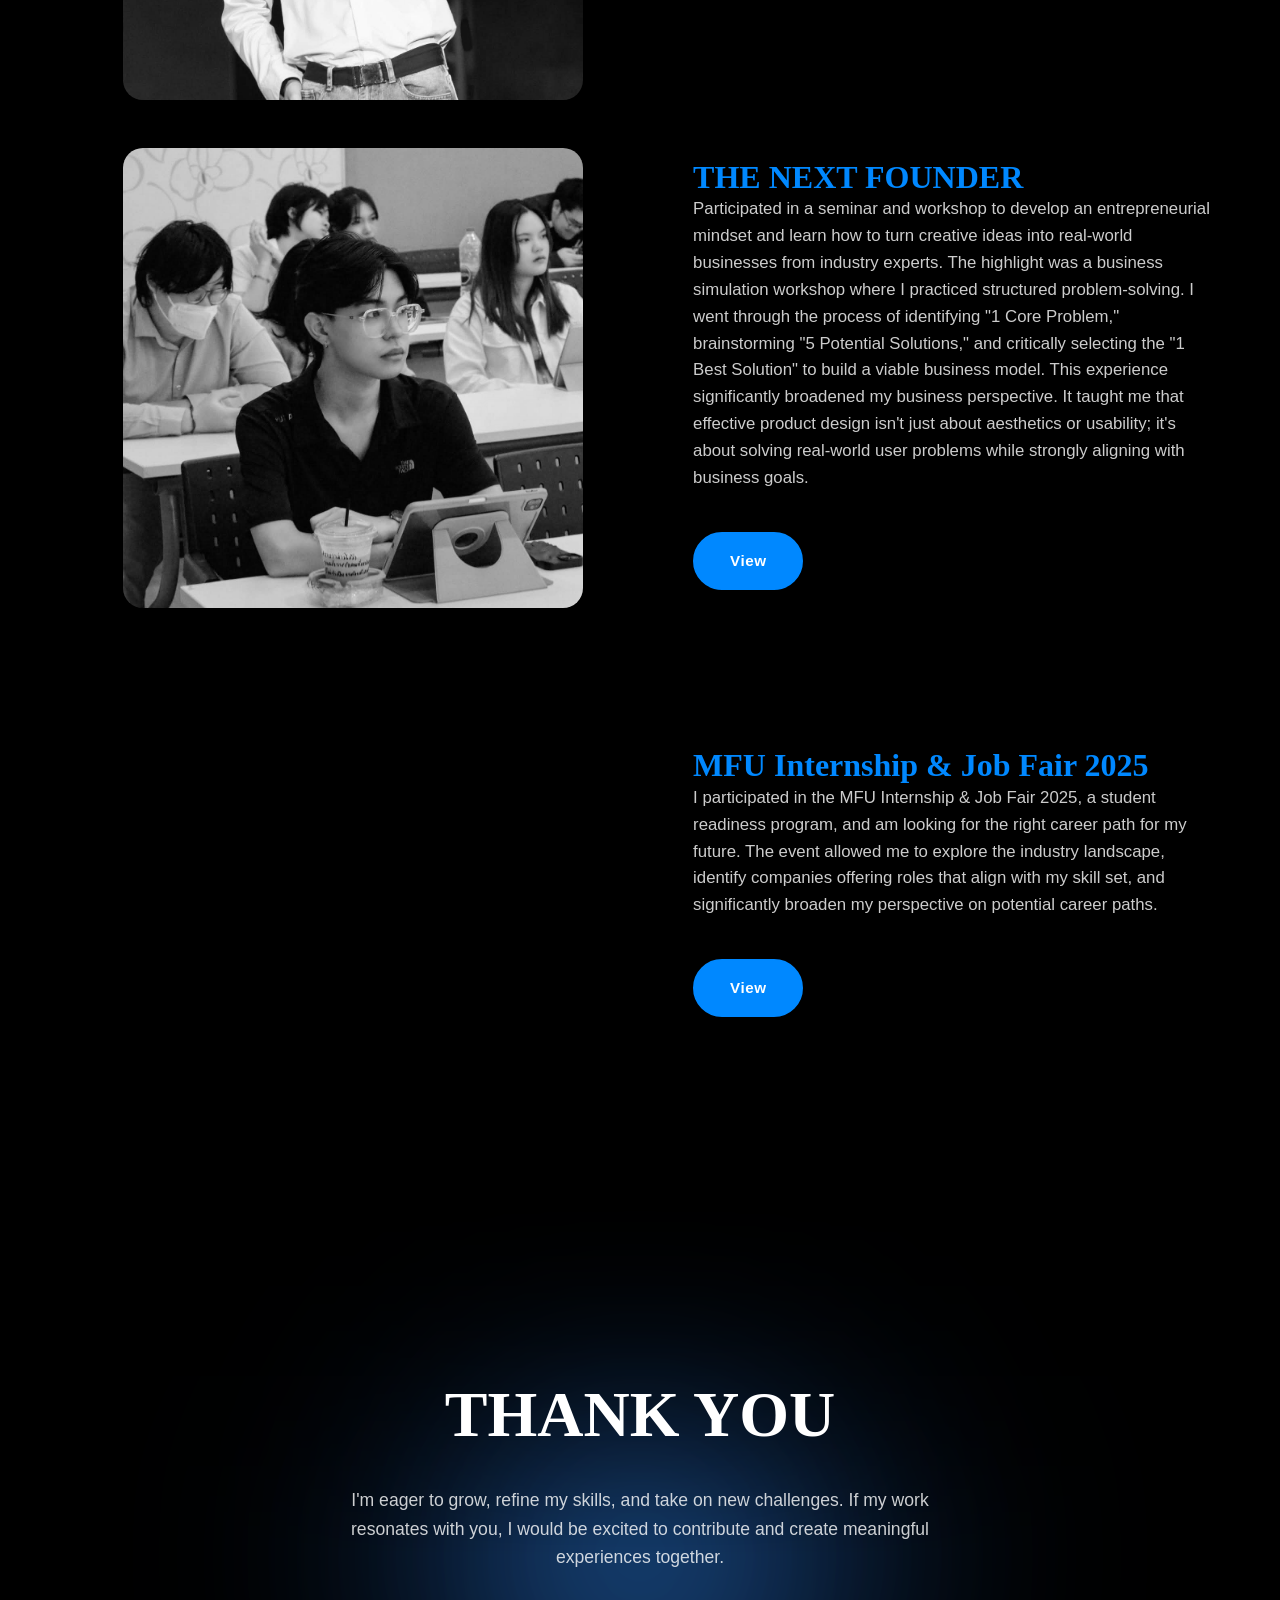
==== commit 9bfab413: "Remove language switching system" ====
--- a/index.html
+++ b/index.html
@@ -14,16 +14,10 @@
             <div class="logo">PAPAWIN NAMCHUE</div>
             <div class="subtitle">PRODUCT DESIGNER INTERN</div>
         </div>
-        <div class="header-actions">
-            <nav>
-                <a href="#projects">Projects</a>
-                <a href="#contact">Contact</a>
-            </nav>
-            <div class="language-switch" role="group" aria-label="Choose language">
-                <button type="button" data-language="en" aria-label="English" aria-pressed="true">EN</button>
-                <button type="button" data-language="th" aria-label="ภาษาไทย" aria-pressed="false">TH</button>
-            </div>
-        </div>
+        <nav>
+            <a href="#projects">Projects</a>
+            <a href="#contact">Contact</a>
+        </nav>
     </header>
 
     <!-- 1. Hero Section -->
@@ -623,7 +617,6 @@
 
     <!-- JavaScript สำหรับอนิเมชั่นที่ซับซ้อนขึ้น -->
     <script src="assets/js/main.js"></script>
-    <script src="assets/js/i18n.js"></script>
 
 </body>
 </html>
--- a/assets/css/styles.css
+++ b/assets/css/styles.css
@@ -111,49 +111,6 @@
 header nav a:hover {
     opacity: 1;
     transform: translateY(-2px);
-}
-
-.header-actions {
-    display: flex;
-    align-items: center;
-    gap: 22px;
-}
-
-.language-switch {
-    display: inline-flex;
-    flex: none;
-    padding: 3px;
-    border: 1px solid rgba(255, 255, 255, 0.35);
-    border-radius: 999px;
-    background: rgba(0, 0, 0, 0.45);
-}
-
-.language-switch button {
-    min-width: 36px;
-    min-height: 32px;
-    padding: 3px 7px;
-    border: 0;
-    border-radius: 999px;
-    background: transparent;
-    color: #fff;
-    font: 700 0.75rem var(--font-sans);
-    cursor: pointer;
-    opacity: 0.7;
-    transition: background-color 0.2s, opacity 0.2s;
-}
-
-.language-switch button:hover,
-.language-switch button[aria-pressed="true"] {
-    opacity: 1;
-}
-
-.language-switch button[aria-pressed="true"] {
-    background: var(--accent-color);
-}
-
-.language-switch button:focus-visible {
-    outline: 2px solid #fff;
-    outline-offset: 2px;
 }
 
 /* -----------------------------------------------------------
@@ -2238,28 +2195,6 @@
     .project-media { order: -1; } /* เอารูปขึ้นก่อนข้อความในหน้า Project */
 }
 
-@media (max-width: 600px) {
-    header {
-        display: grid;
-        grid-template-columns: minmax(0, 1fr) auto;
-        row-gap: 5px;
-    }
-
-    .header-actions { display: contents; }
-    header .logo-container { grid-column: 1; grid-row: 1; }
-    header .logo { font-size: 0.95rem; }
-    header .subtitle { font-size: 0.65rem; }
-    header nav {
-        grid-column: 1 / -1;
-        grid-row: 2;
-        display: flex;
-        justify-content: flex-end;
-        gap: 20px;
-    }
-    header nav a { margin-left: 0; font-size: 0.8rem; }
-    .language-switch { grid-column: 2; grid-row: 1; align-self: center; }
-}
-
 @media (max-width: 480px) {
     .works-grid { grid-template-columns: 1fr; }
     .hero-btns { flex-direction: column; width: 100%; max-width: 250px;}
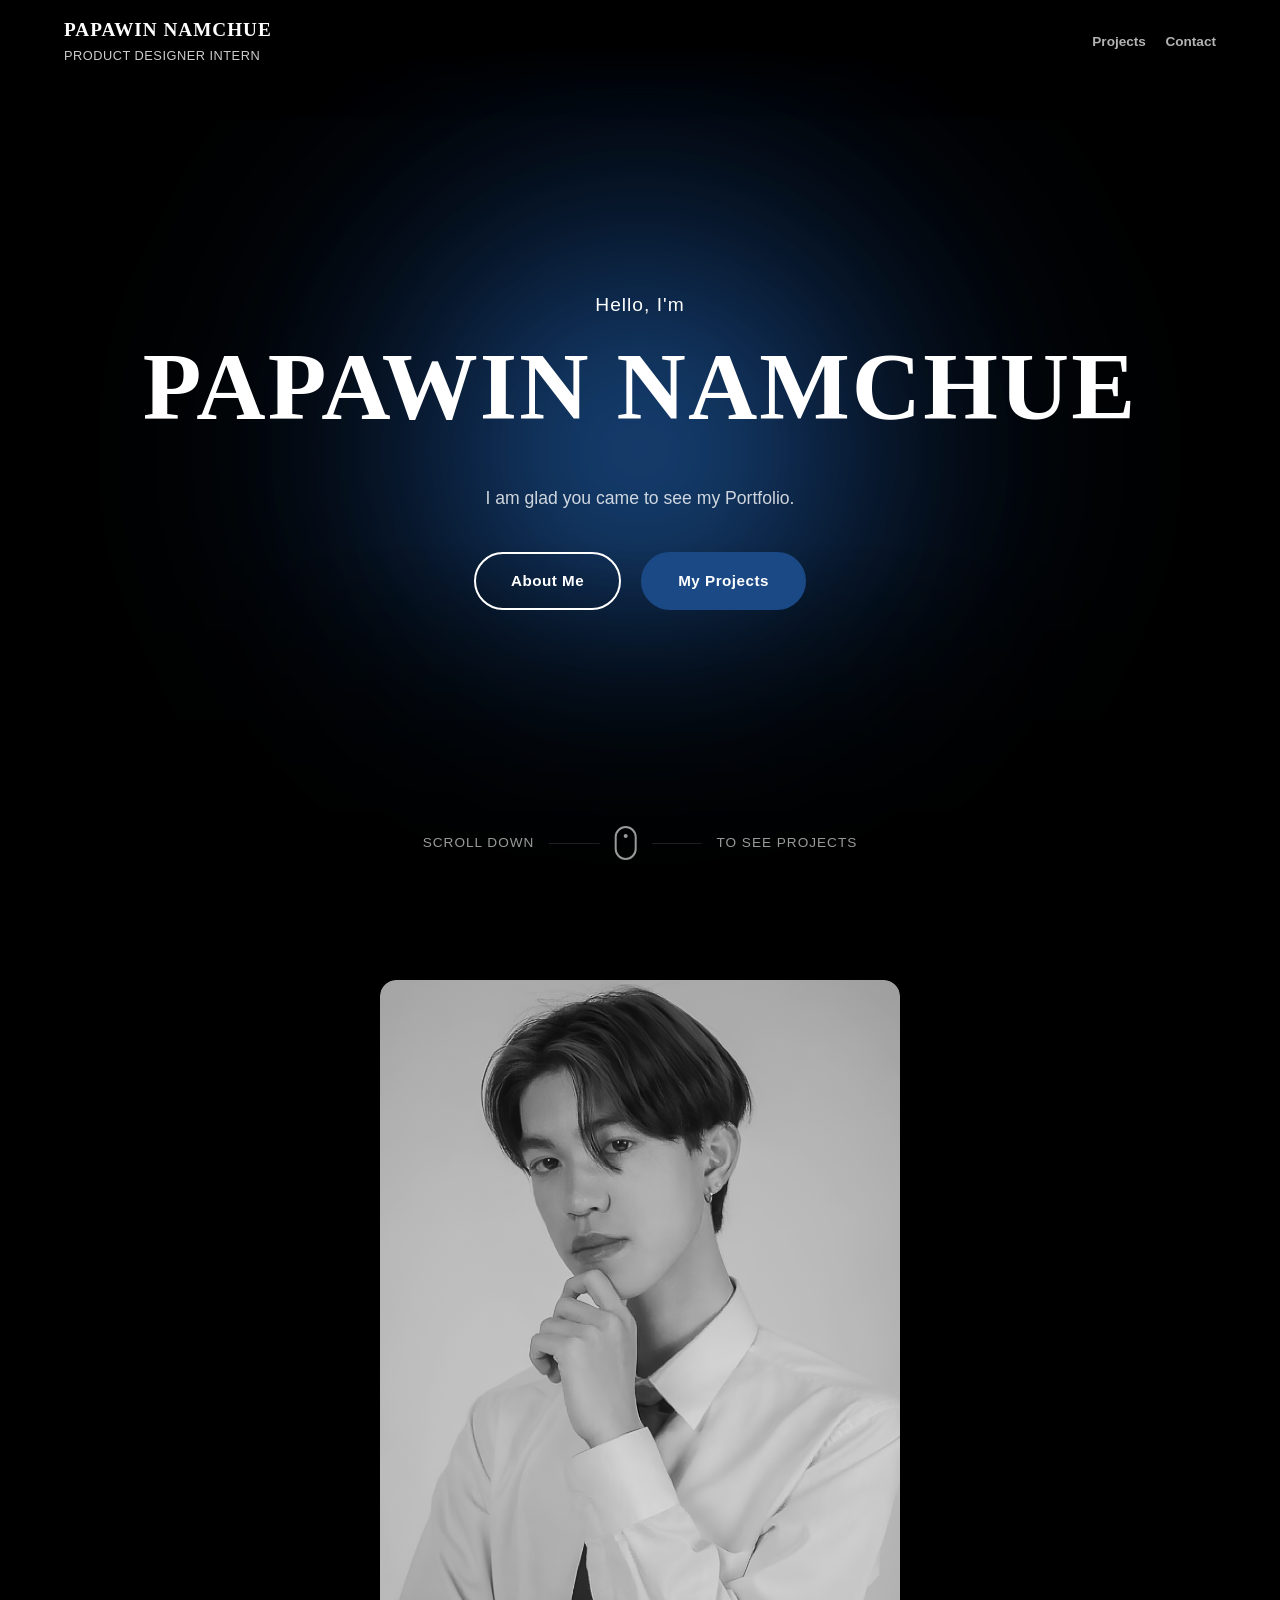
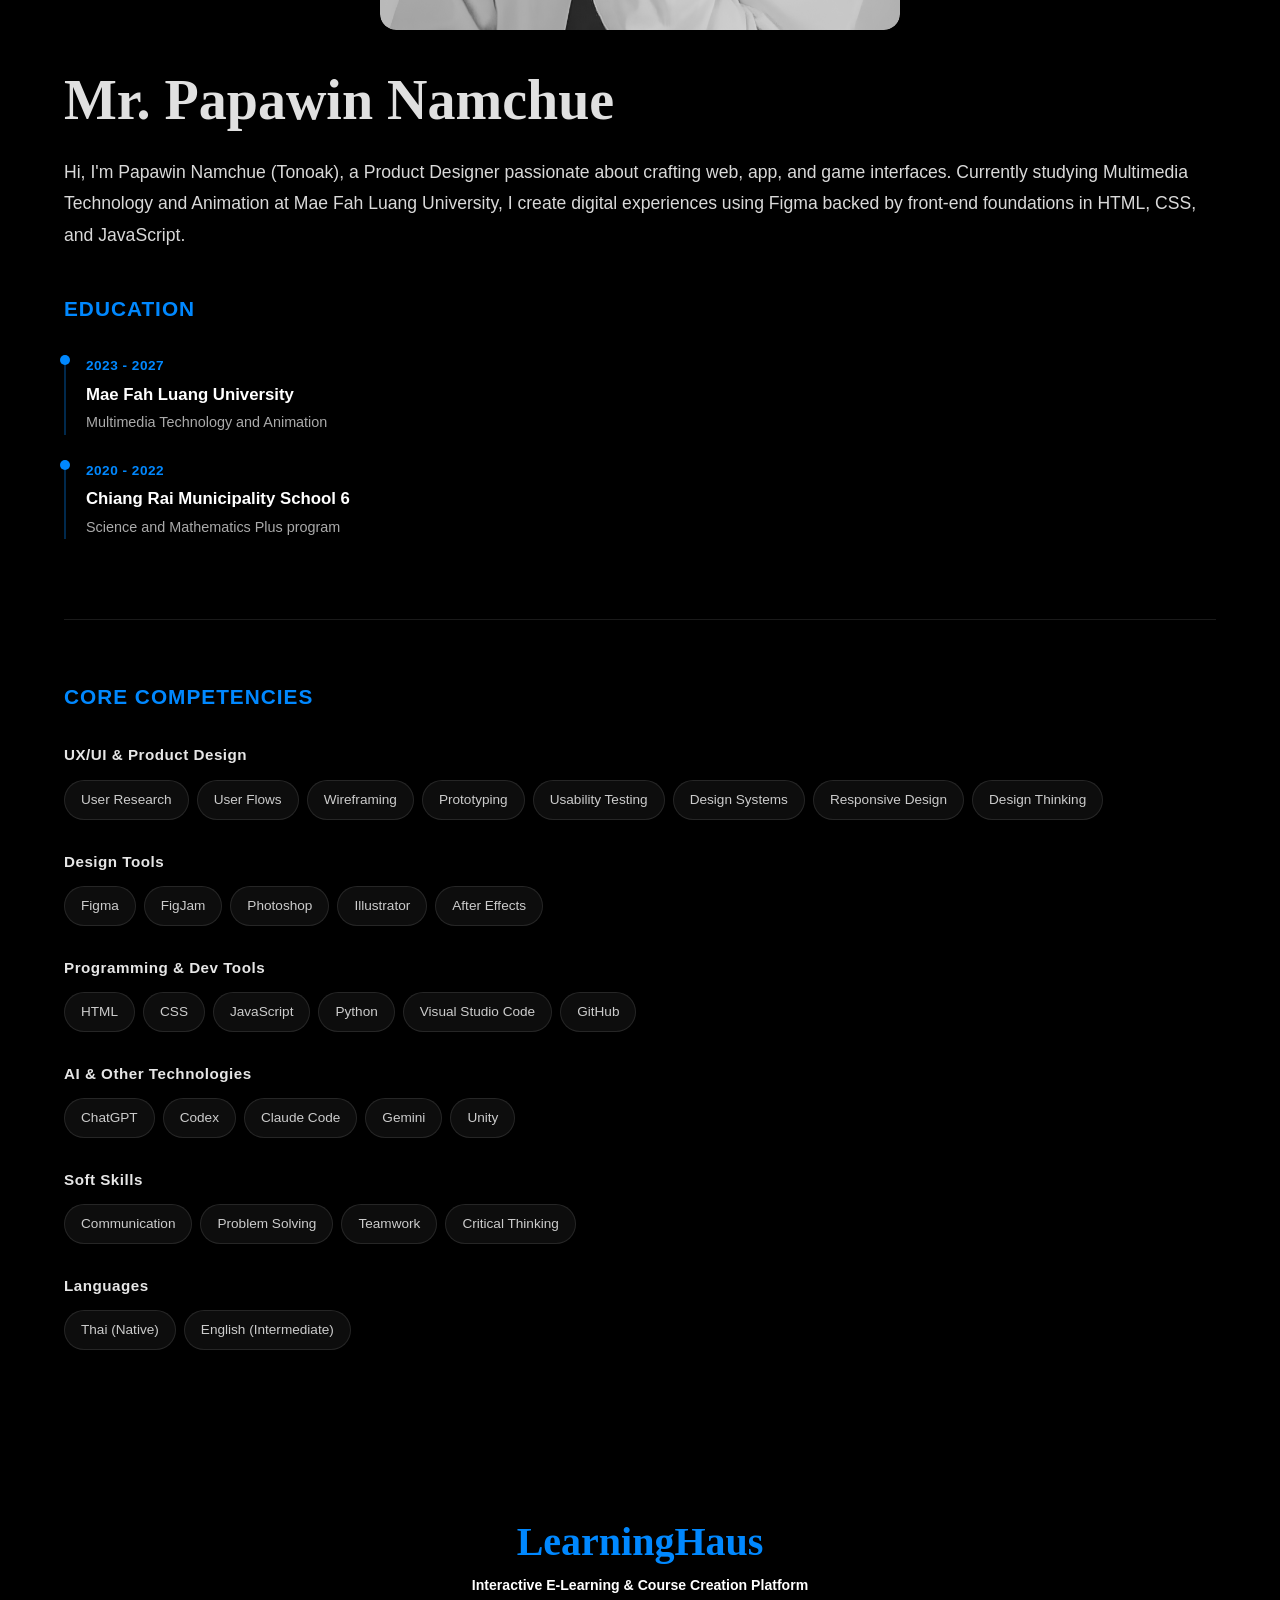
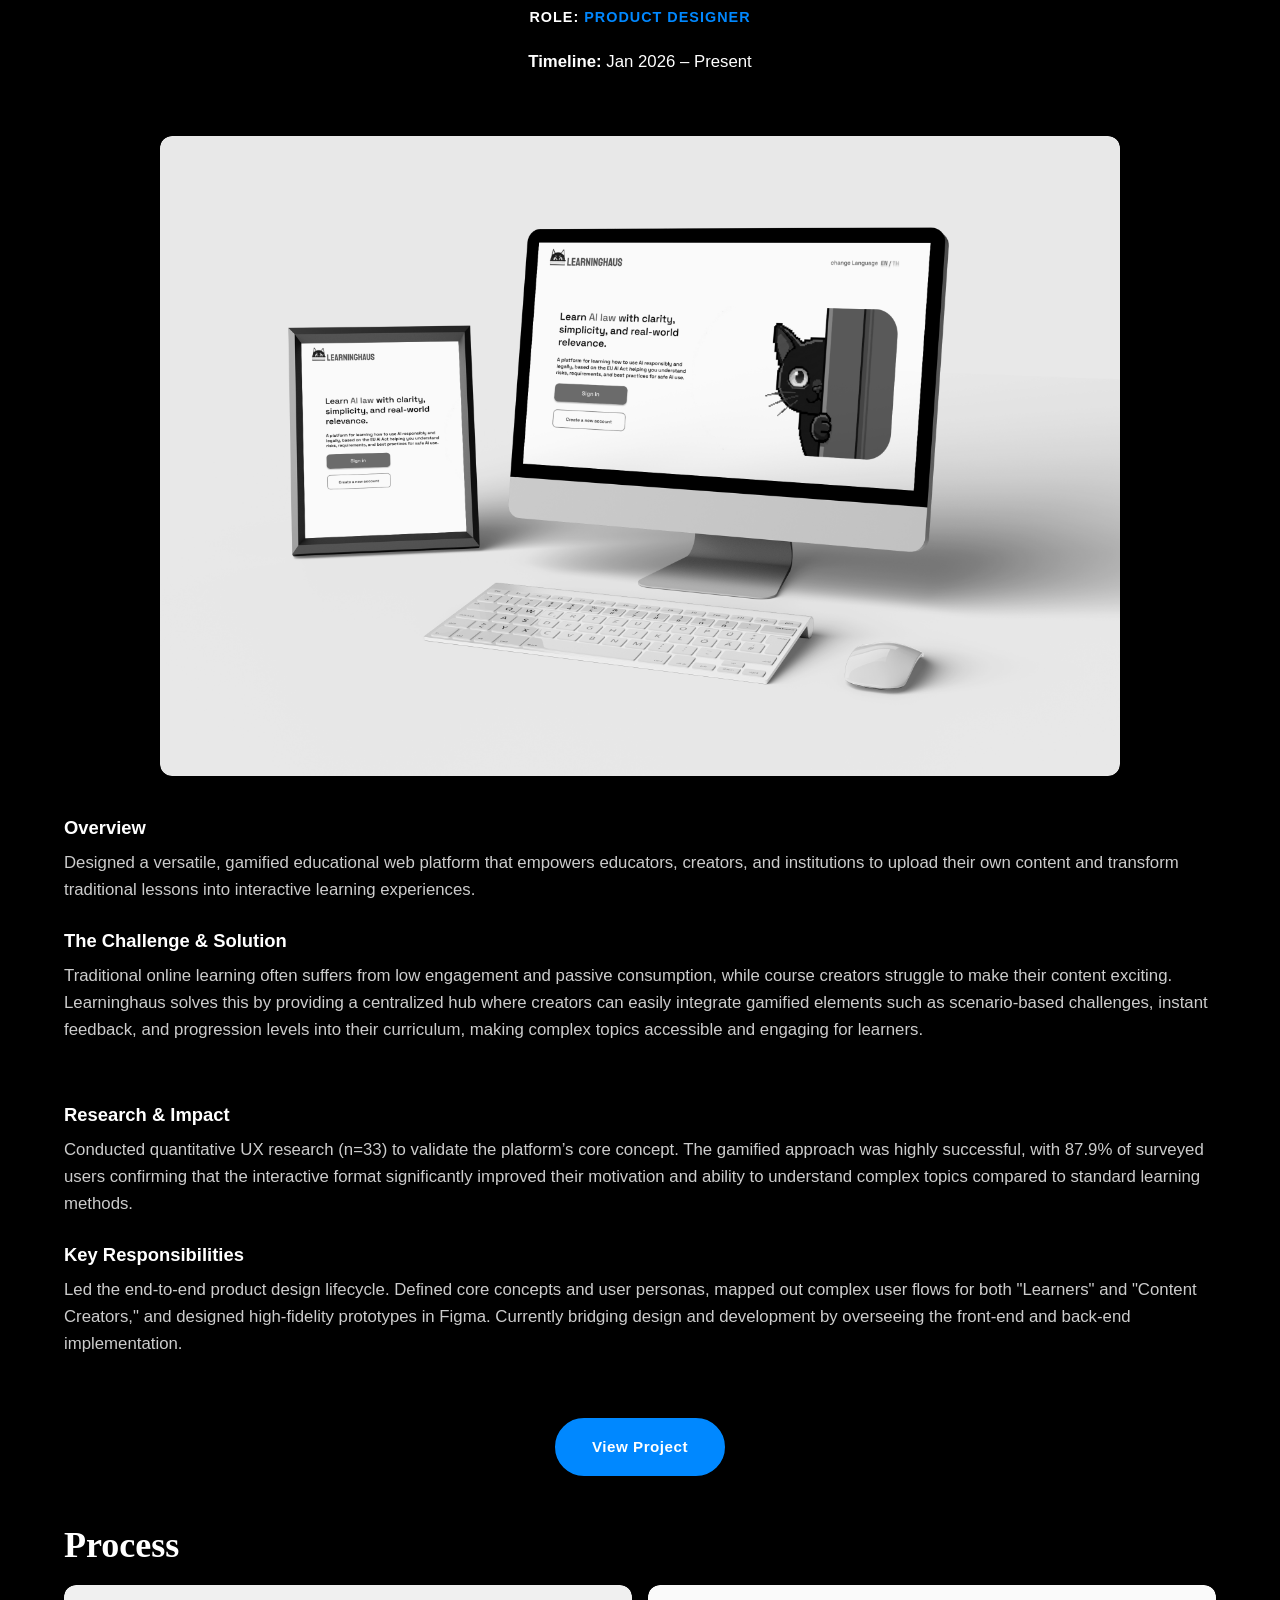
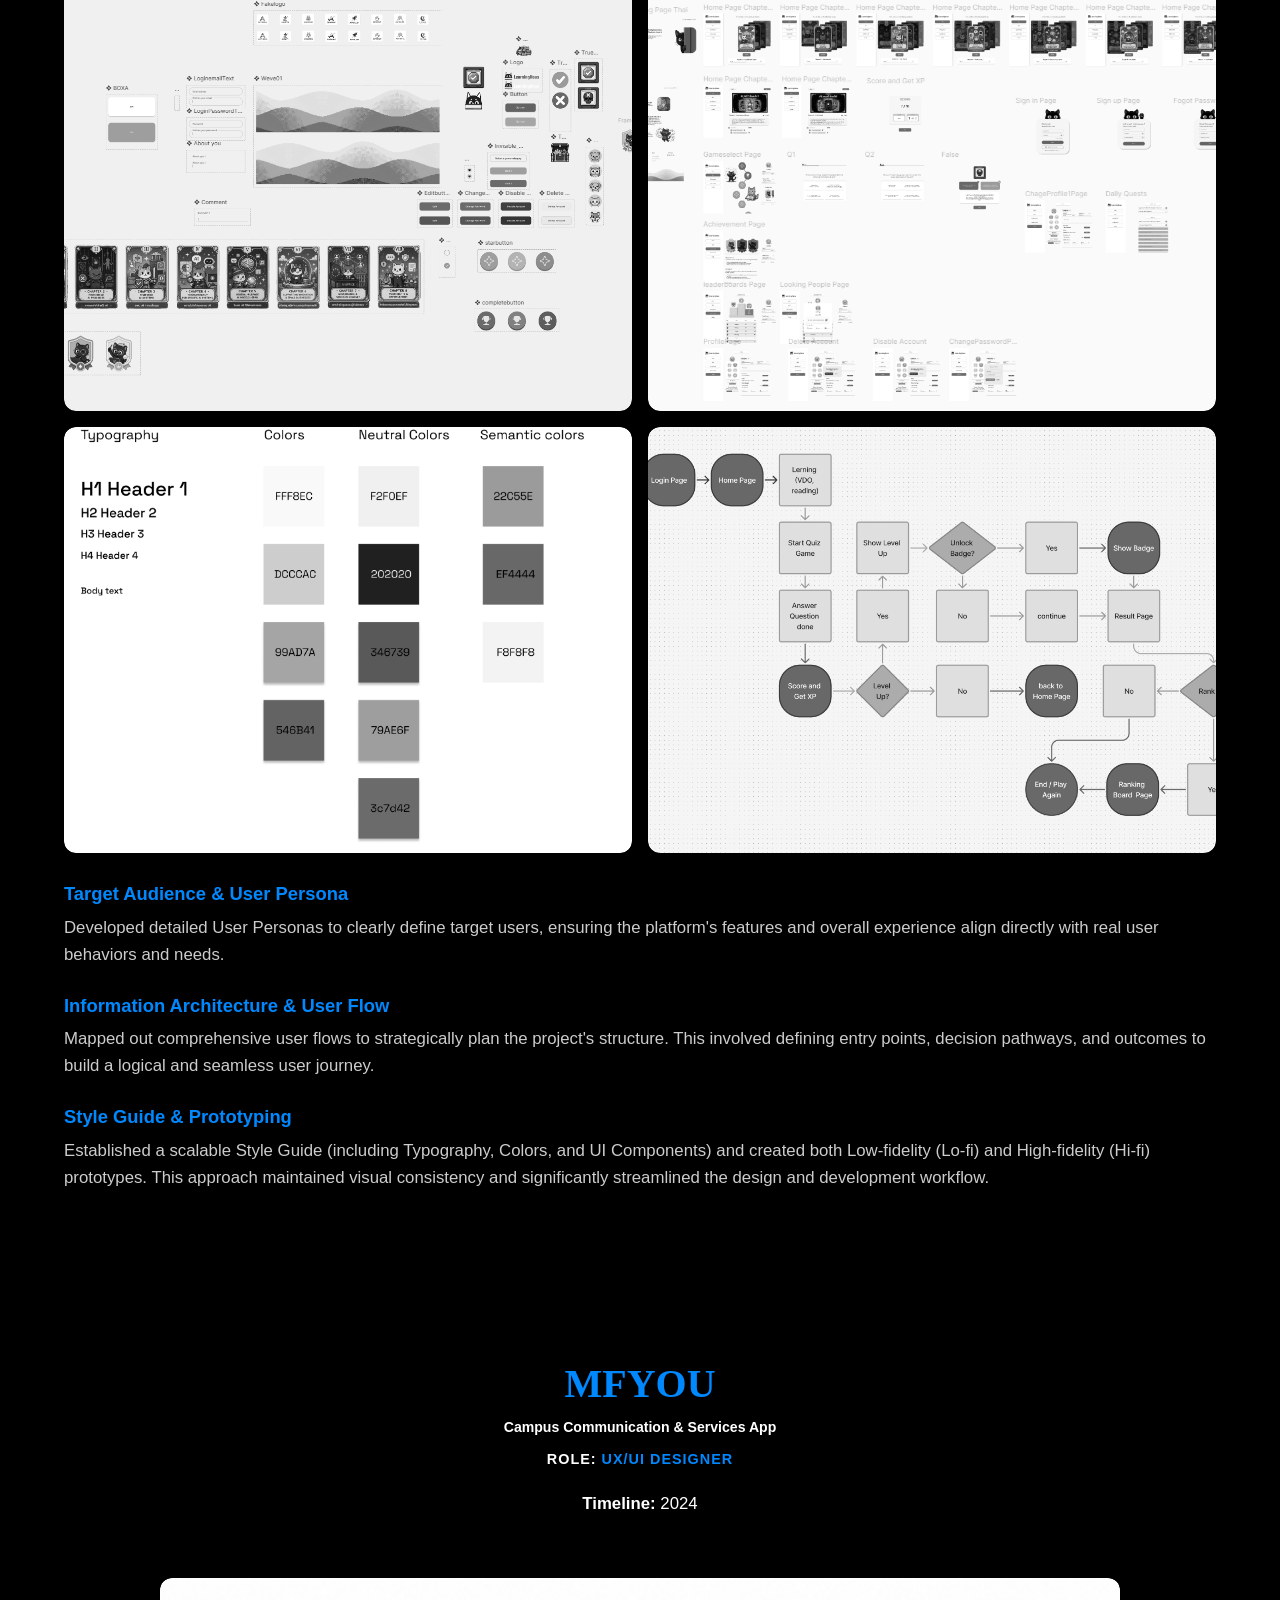
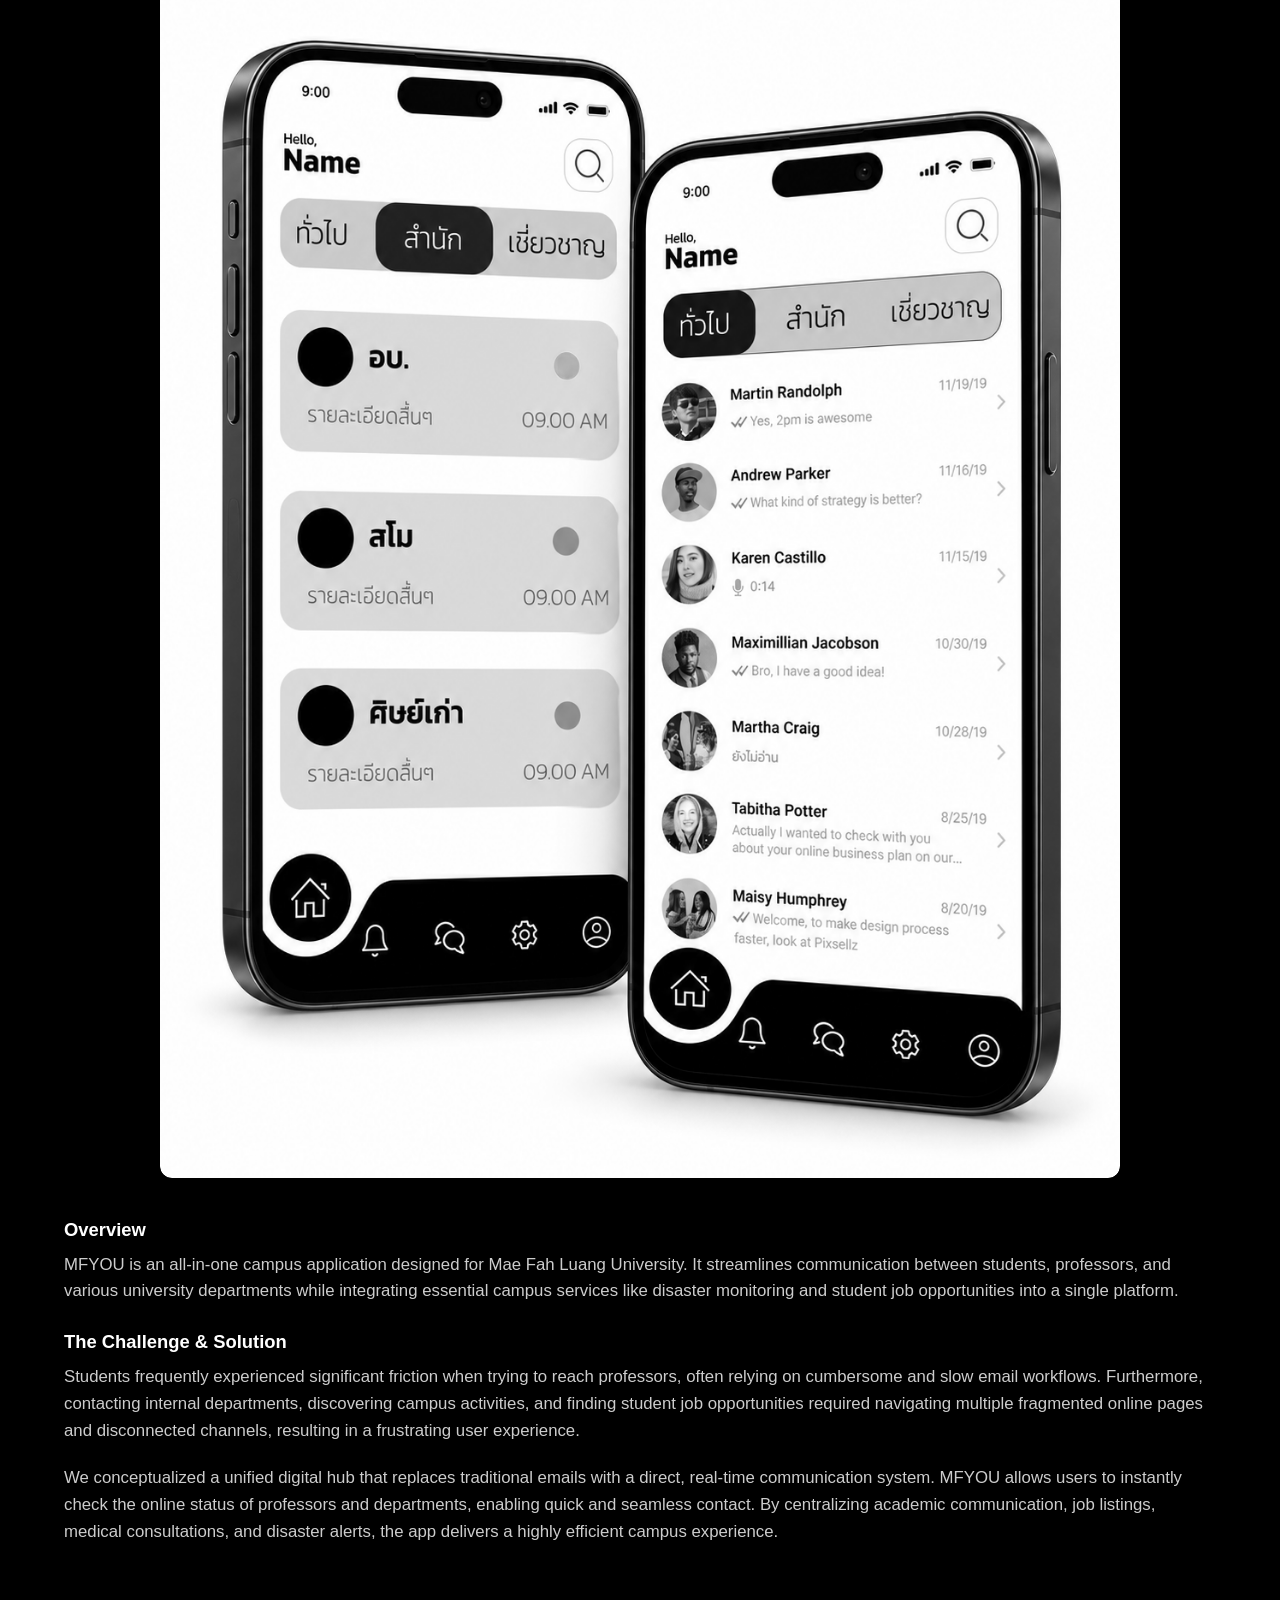
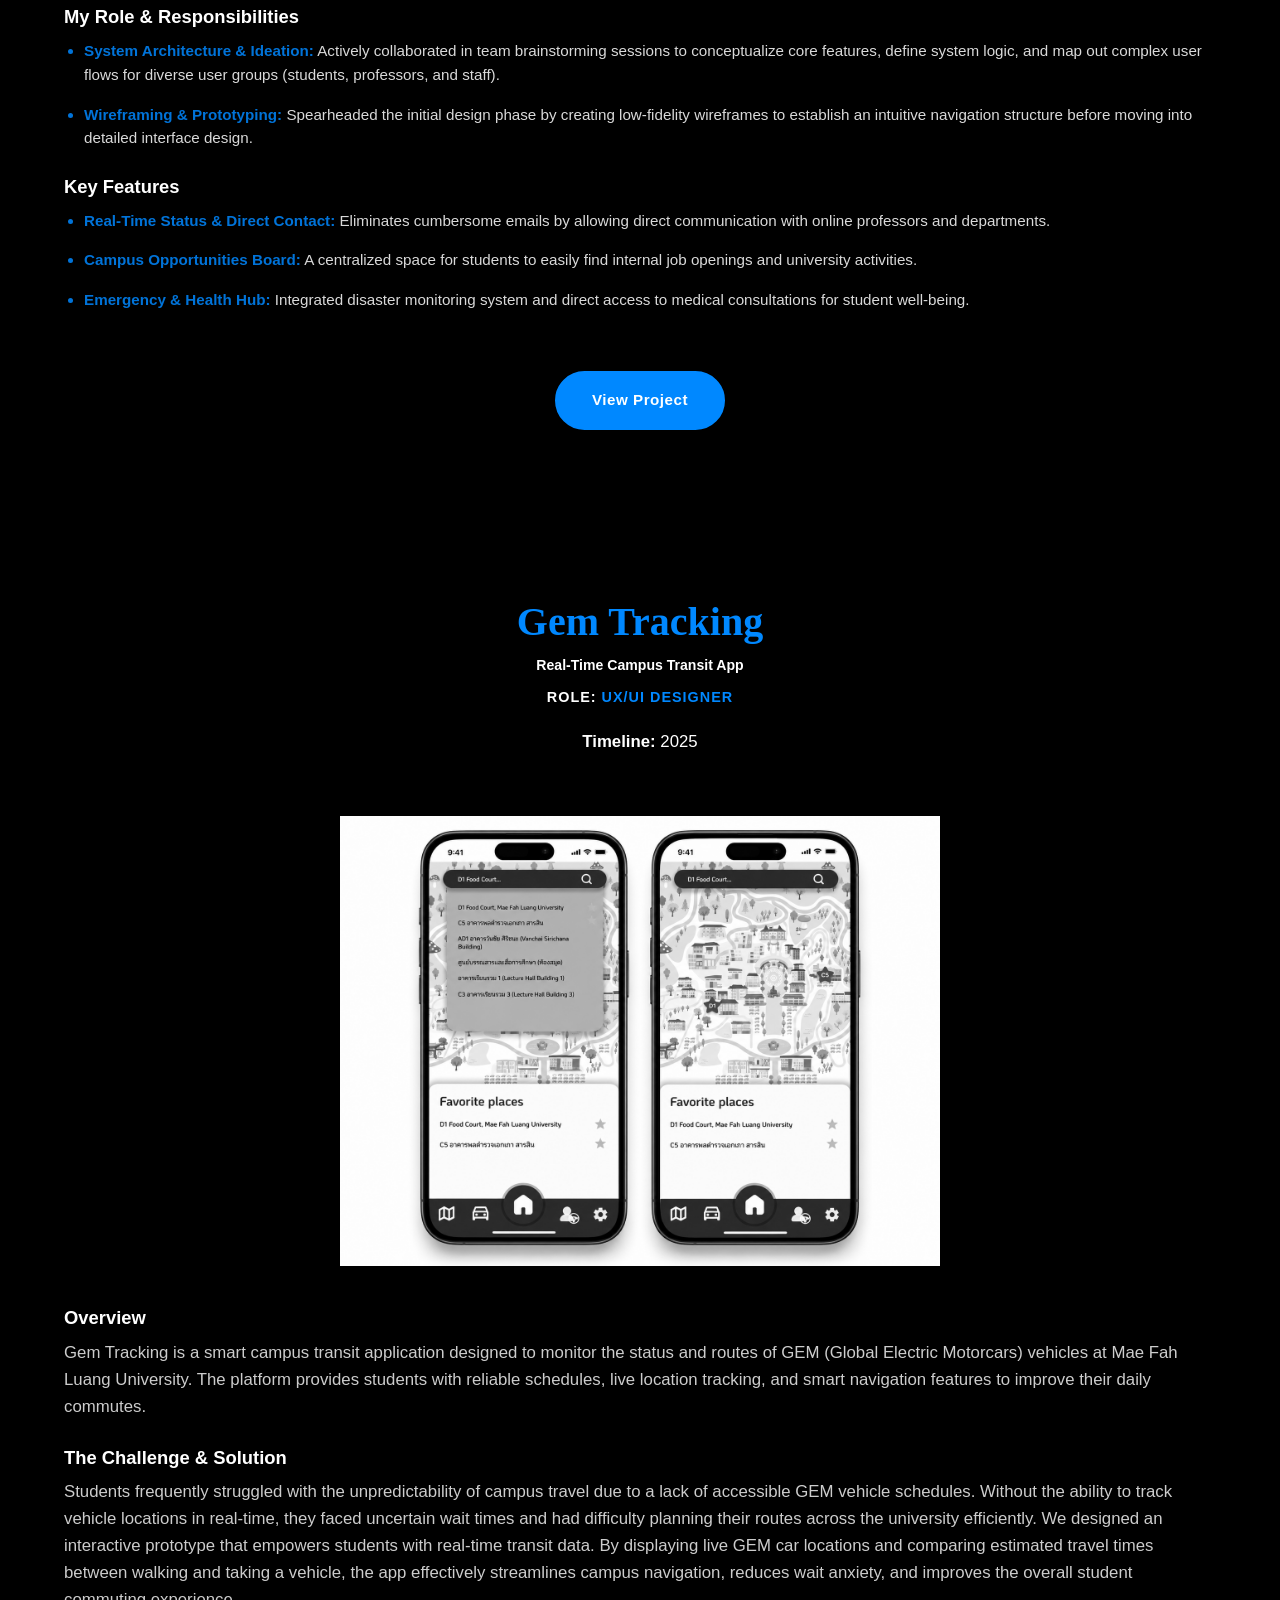
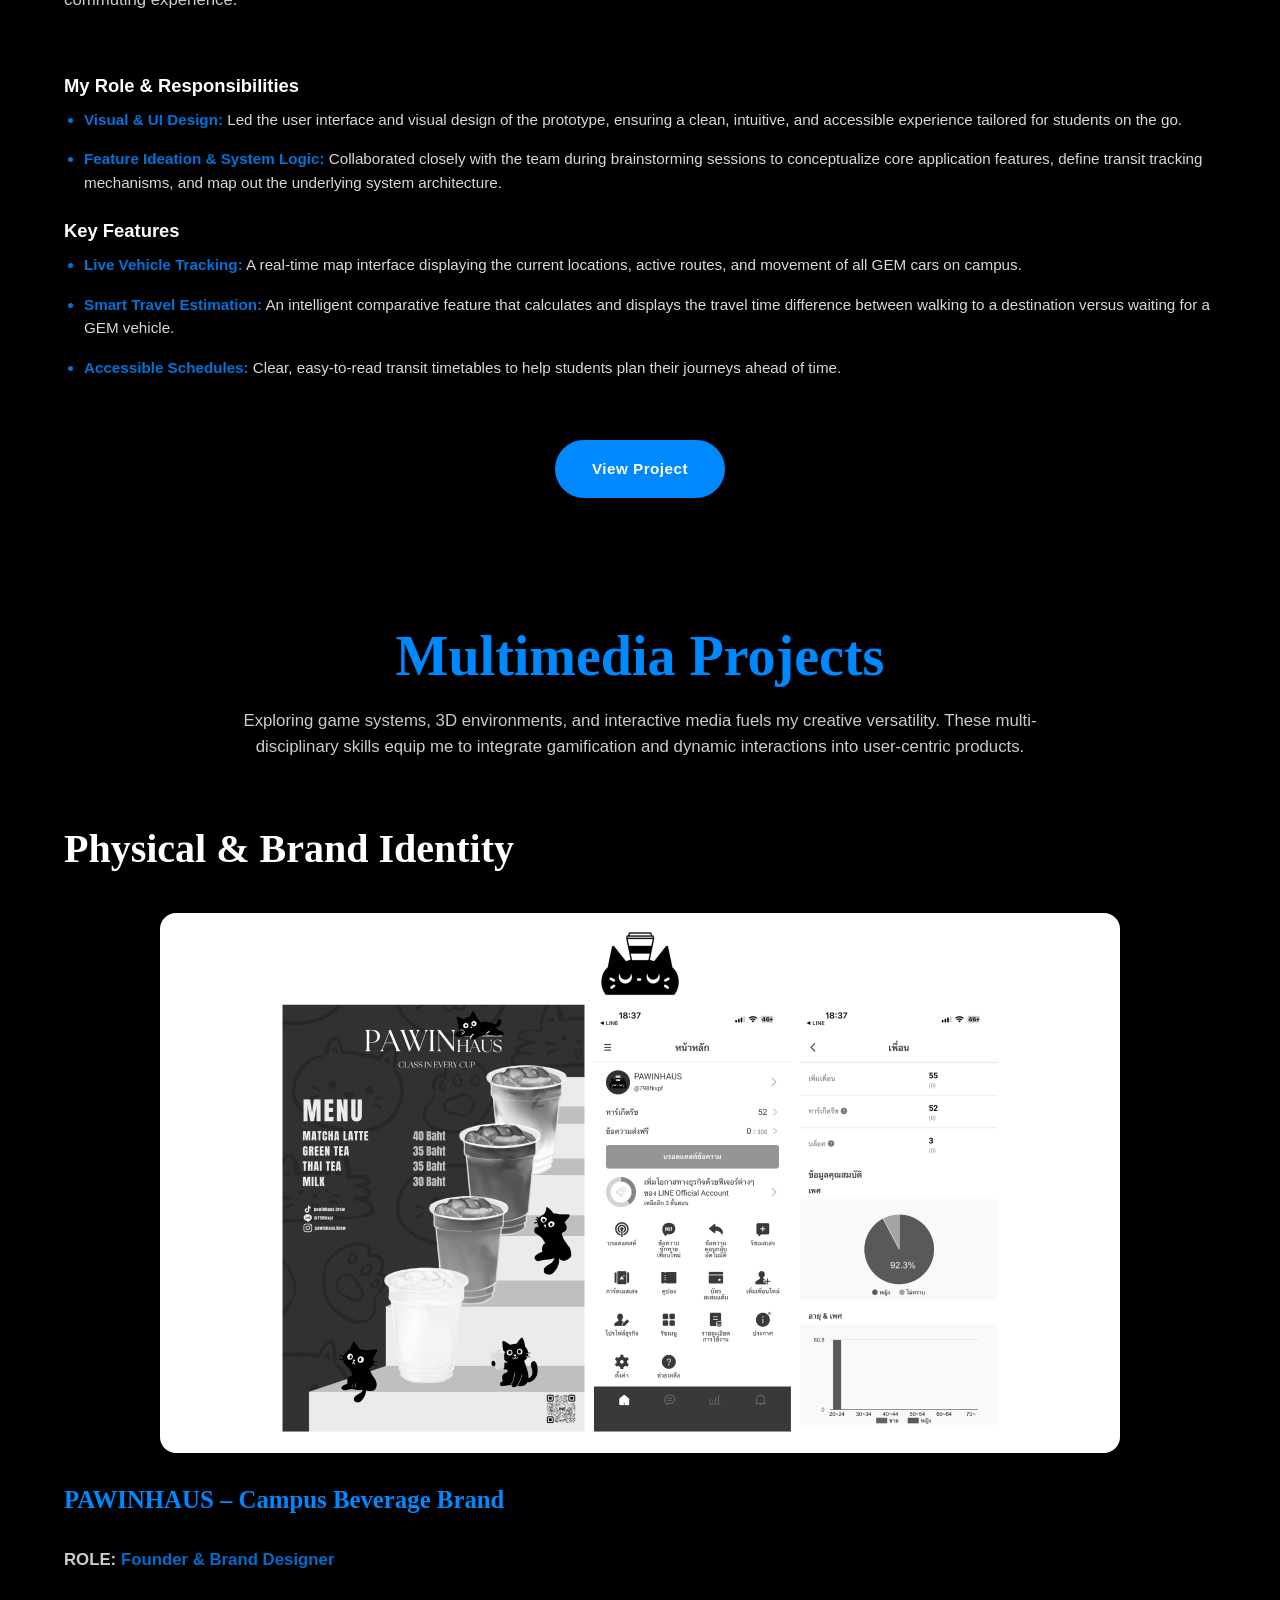
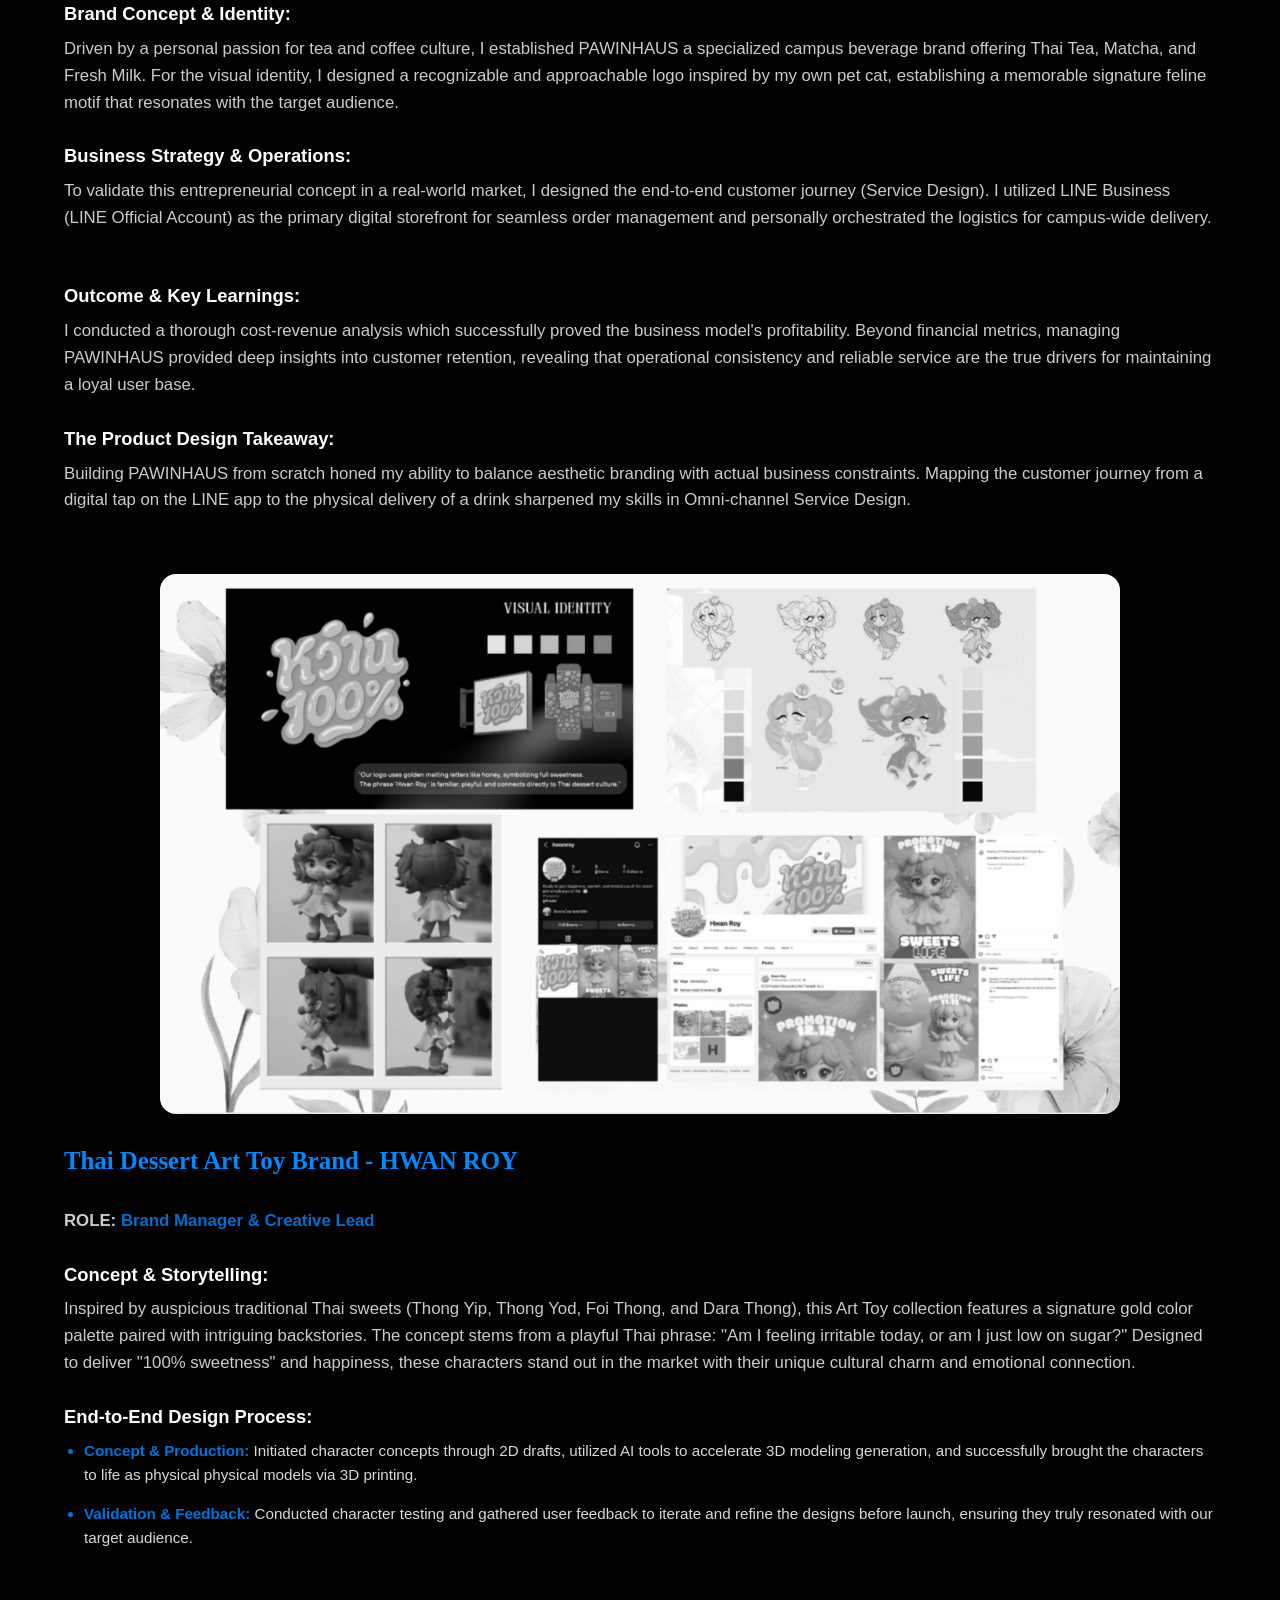
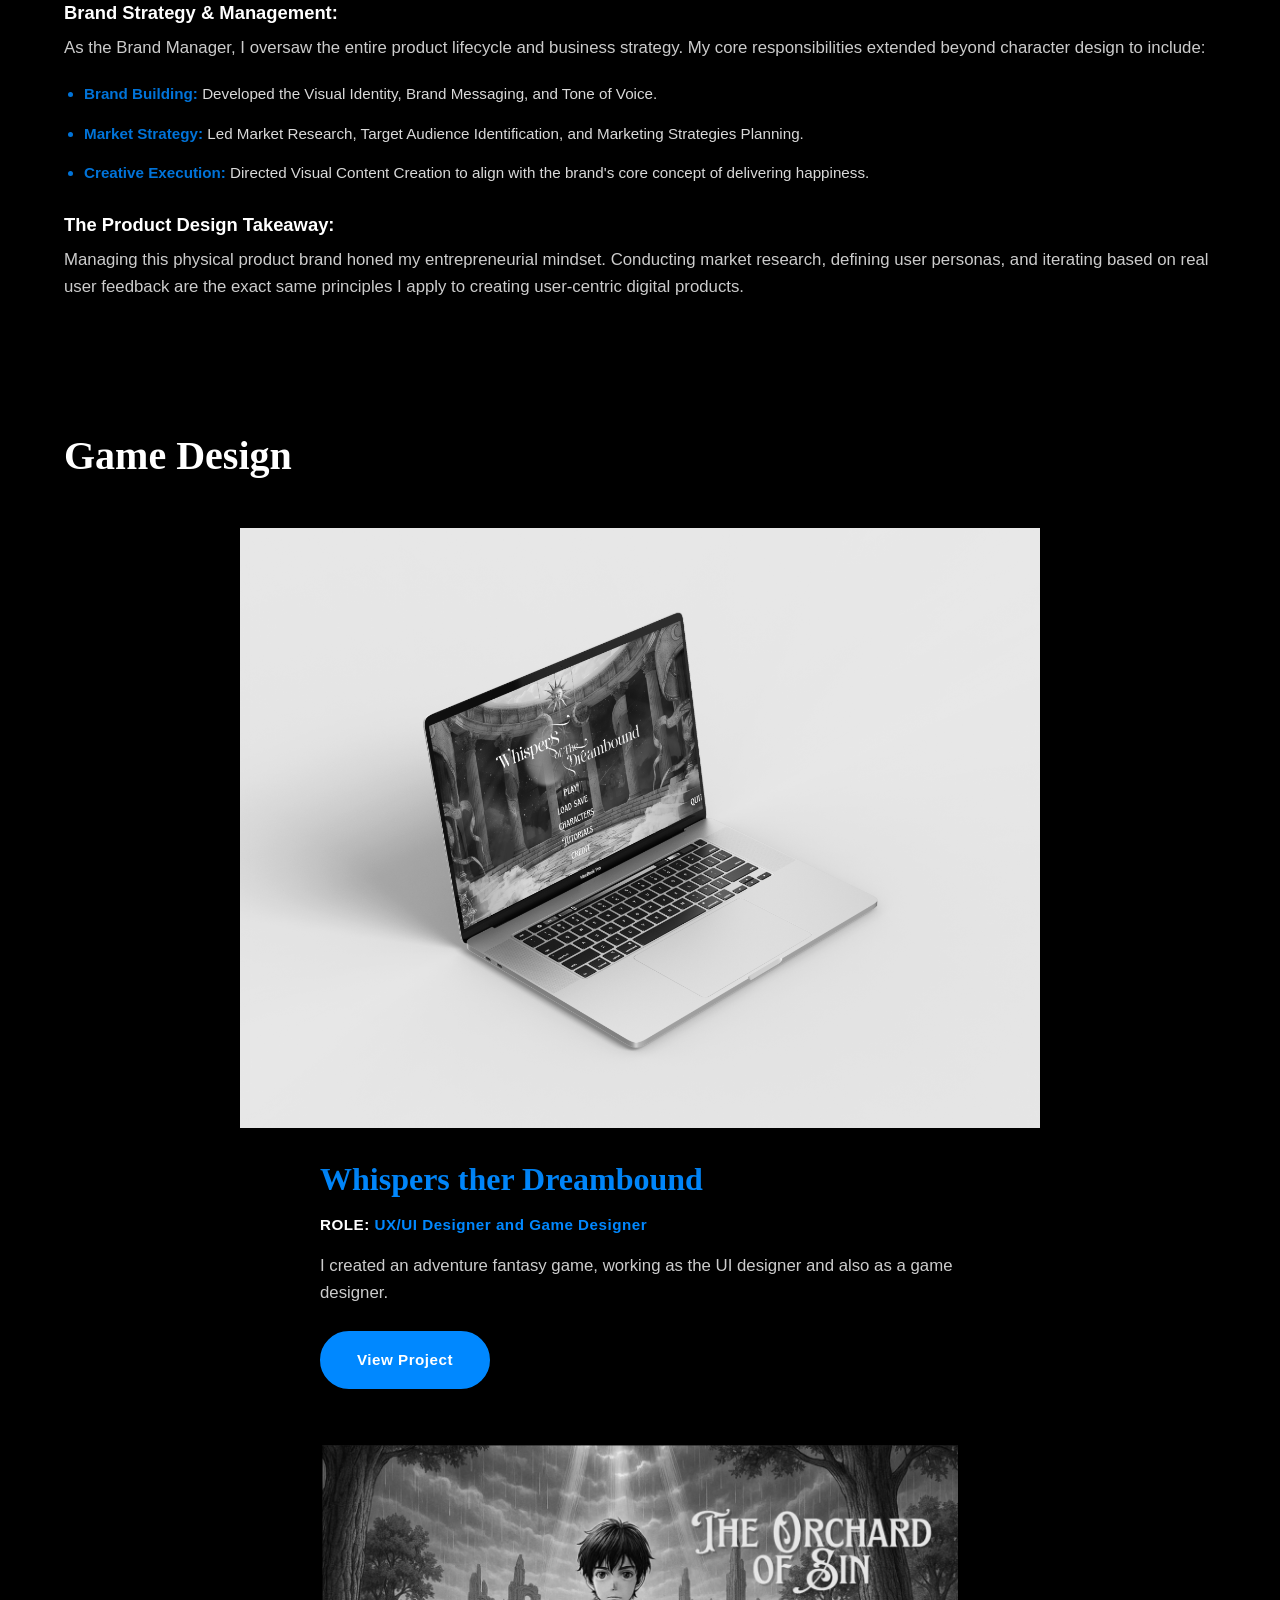
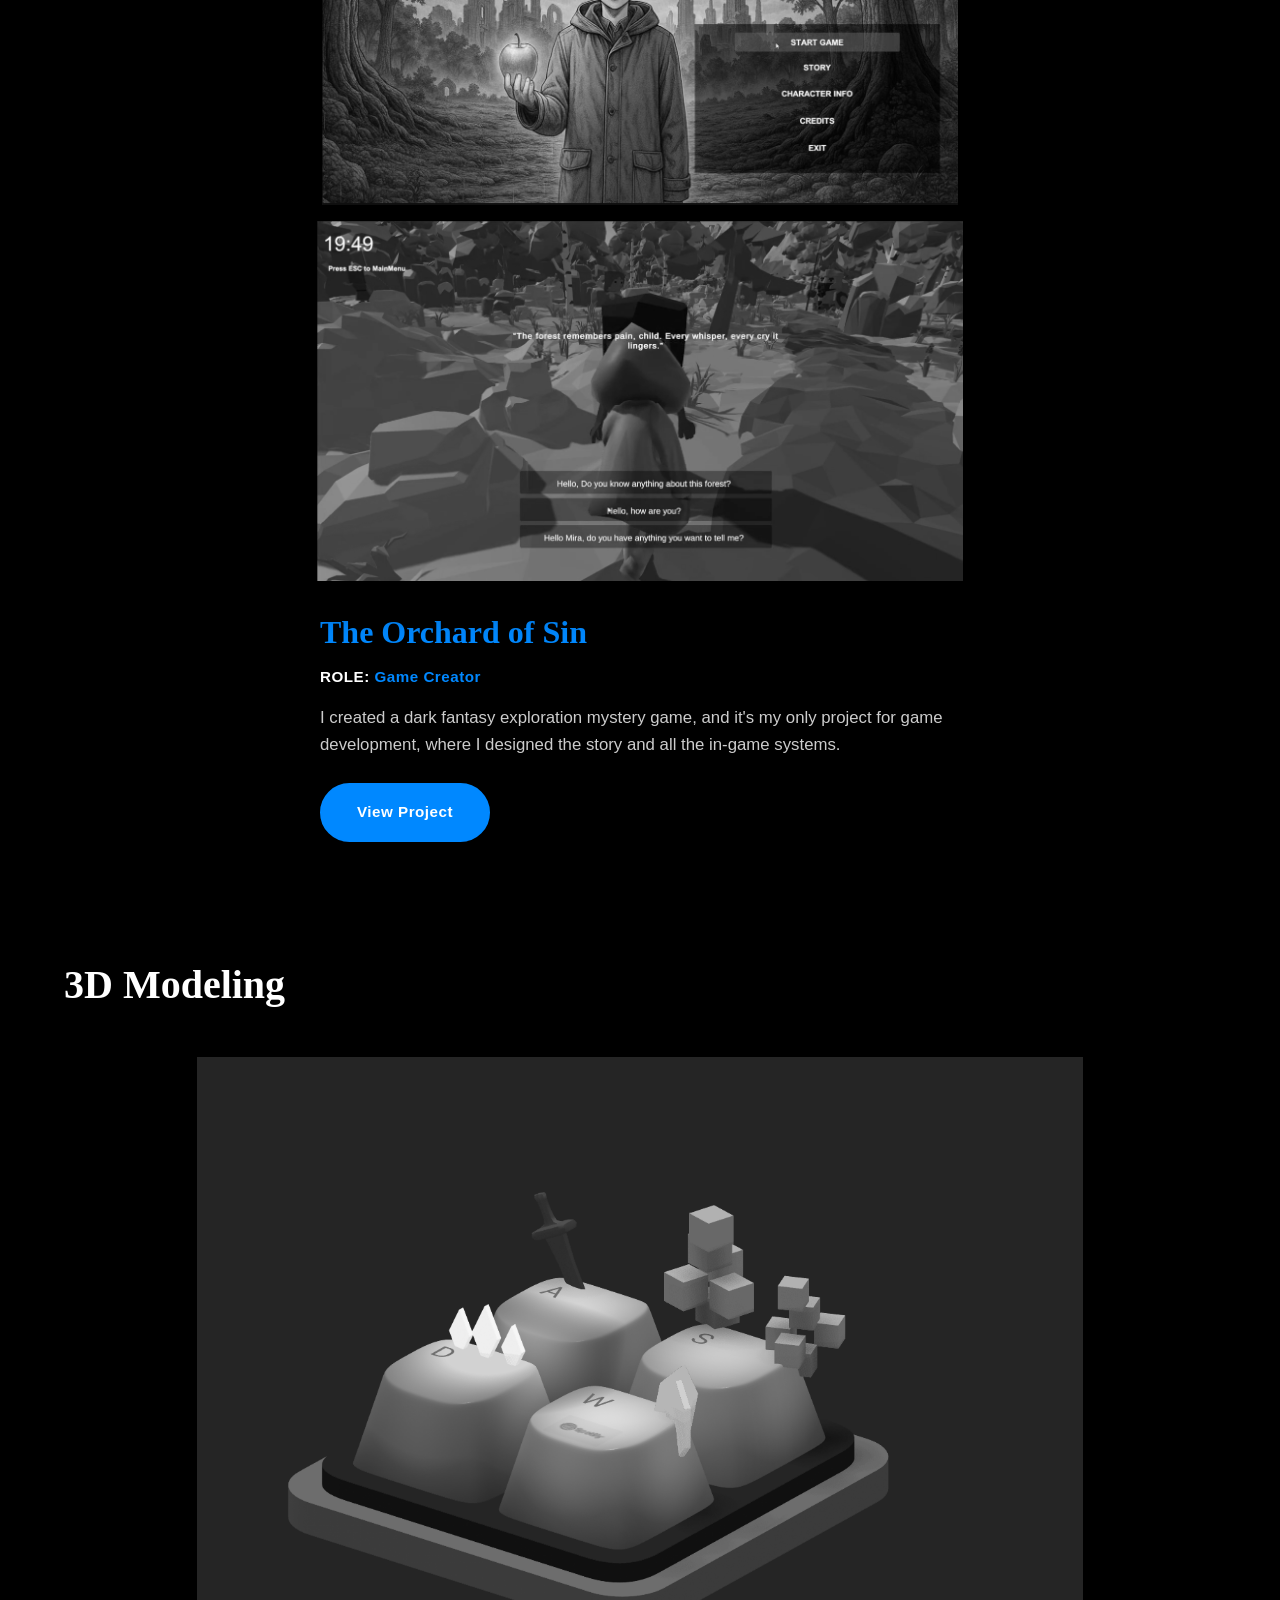
==== commit e3d1598b: "Add The Next Founder certificate to activity" ====
--- a/index.html
+++ b/index.html
@@ -565,7 +565,12 @@
         </div>
         <div class="activity-row">
             <div class="activity-media activity-next-founder-media">
-                <img src="assets/images/activity/next-founder.jpg" alt="Papawin participating in THE NEXT FOUNDER workshop" loading="lazy">
+                <div class="activity-next-founder-photo-frame">
+                    <img src="assets/images/activity/next-founder.jpg" alt="Papawin participating in THE NEXT FOUNDER workshop" loading="lazy">
+                </div>
+                <div class="activity-next-founder-certificate-frame">
+                    <img src="assets/images/activity/the-next-founder-certificate.png" alt="Certificate of attendance for The Next Founder Entrepreneurial Skills awarded to Papawin Namchue" loading="lazy">
+                </div>
             </div>
             <div class="activity-content">
                 <h4 class="graphic-design-work-title activity-work-title">THE NEXT FOUNDER</h4>
--- a/assets/css/styles.css
+++ b/assets/css/styles.css
@@ -787,14 +787,57 @@
     transform: scale(1.19);
 }
 
+.activity .activity-next-founder-media {
+    display: grid;
+    grid-template-columns: minmax(0, 1fr);
+    gap: 16px;
+    height: auto;
+    aspect-ratio: auto;
+    overflow: visible;
+    border-radius: 0;
+    box-shadow: none;
+}
+
+.activity-next-founder-photo-frame,
+.activity-next-founder-certificate-frame {
+    overflow: hidden;
+    border-radius: 16px;
+    box-shadow: 0 20px 40px rgba(0, 0, 0, 0.5);
+}
+
+.activity-next-founder-photo-frame {
+    aspect-ratio: 1 / 1;
+}
+
+.activity-next-founder-certificate-frame {
+    aspect-ratio: 3508 / 2483;
+    background: #fff;
+}
+
 .activity .activity-next-founder-media img {
+    width: 100%;
+    height: 100%;
+    border-radius: inherit;
+}
+
+.activity .activity-next-founder-photo-frame img {
     object-position: 45% 55%;
     transform: scale(1.2);
     transform-origin: 45% 56%;
 }
 
-.activity.is-in-view .activity-next-founder-media img {
+.activity.is-in-view .activity-next-founder-photo-frame img {
     transform: scale(1.24);
+}
+
+.activity .activity-next-founder-certificate-frame img {
+    object-fit: contain;
+    object-position: center;
+    transform: none;
+}
+
+.activity.is-in-view .activity-next-founder-certificate-frame img {
+    transform: none;
 }
 
 .project-content h3, .activity-content h3 {
@@ -1742,14 +1785,14 @@
     transition: filter 0.5s ease, transform 0.5s ease;
 }
 
-@media (min-width: 769px) {
+@media (min-width: 1920px) {
     .graphic-design-project.is-in-view .graphic-design-media img {
         filter: grayscale(0%);
         transform: scale(1.03);
     }
 }
 
-@media (max-width: 768px) {
+@media (max-width: 1919px) {
     .graphic-design-media.is-in-view img {
         filter: grayscale(0%);
         transform: scale(1.03);
@@ -2082,7 +2125,7 @@
     .graphic-design-gallery { gap: 24px; }
 }
 
-@media (max-width: 768px) {
+@media (max-width: 1919px) {
     .section { padding: 80px 5%; }
     header { padding: 15px 5%; }
     header nav a { margin-left: 15px; font-size: 0.85rem; }
@@ -2193,6 +2236,51 @@
     .project-details.reverse { direction: ltr; } /* ยกเลิกสลับฝั่งในมือถือ */
     .about-image-wrapper { order: -1; margin-bottom: 10px; } /* เอารูปขึ้นก่อนข้อความในหน้า About */
     .project-media { order: -1; } /* เอารูปขึ้นก่อนข้อความในหน้า Project */
+
+    /* Keep phone-style stacking on every sub-Full-HD screen without shrinking media to phone width. */
+    .activity-row,
+    .game-design-row,
+    .modeling-row,
+    .graphic-design-row {
+        max-width: 1200px;
+    }
+
+    .activity .activity-media,
+    .activity-content {
+        max-width: min(100%, 760px);
+    }
+
+    .activity .activity-next-founder-media {
+        max-width: min(100%, 600px);
+    }
+
+    .physical-brand-content-grid,
+    .physical-brand-copy-grid {
+        max-width: 1200px;
+    }
+
+    .project-details .project-media,
+    .game-design-row .game-design-media,
+    .modeling-row .modeling-media,
+    .physical-brand-content-grid .physical-brand-gallery,
+    .graphic-design-gallery,
+    .graphic-design-din-row .graphic-design-gallery,
+    .graphic-design-sweets-row .graphic-design-gallery {
+        max-width: min(100%, 960px);
+    }
+
+    .game-design-media img,
+    .modeling-media img {
+        max-width: 100%;
+        max-height: 600px;
+    }
+
+    .graphic-design-description,
+    .graphic-design-details-column,
+    .graphic-design-maejo-copy,
+    .graphic-design-media {
+        max-width: min(100%, 960px);
+    }
 }
 
 @media (max-width: 480px) {
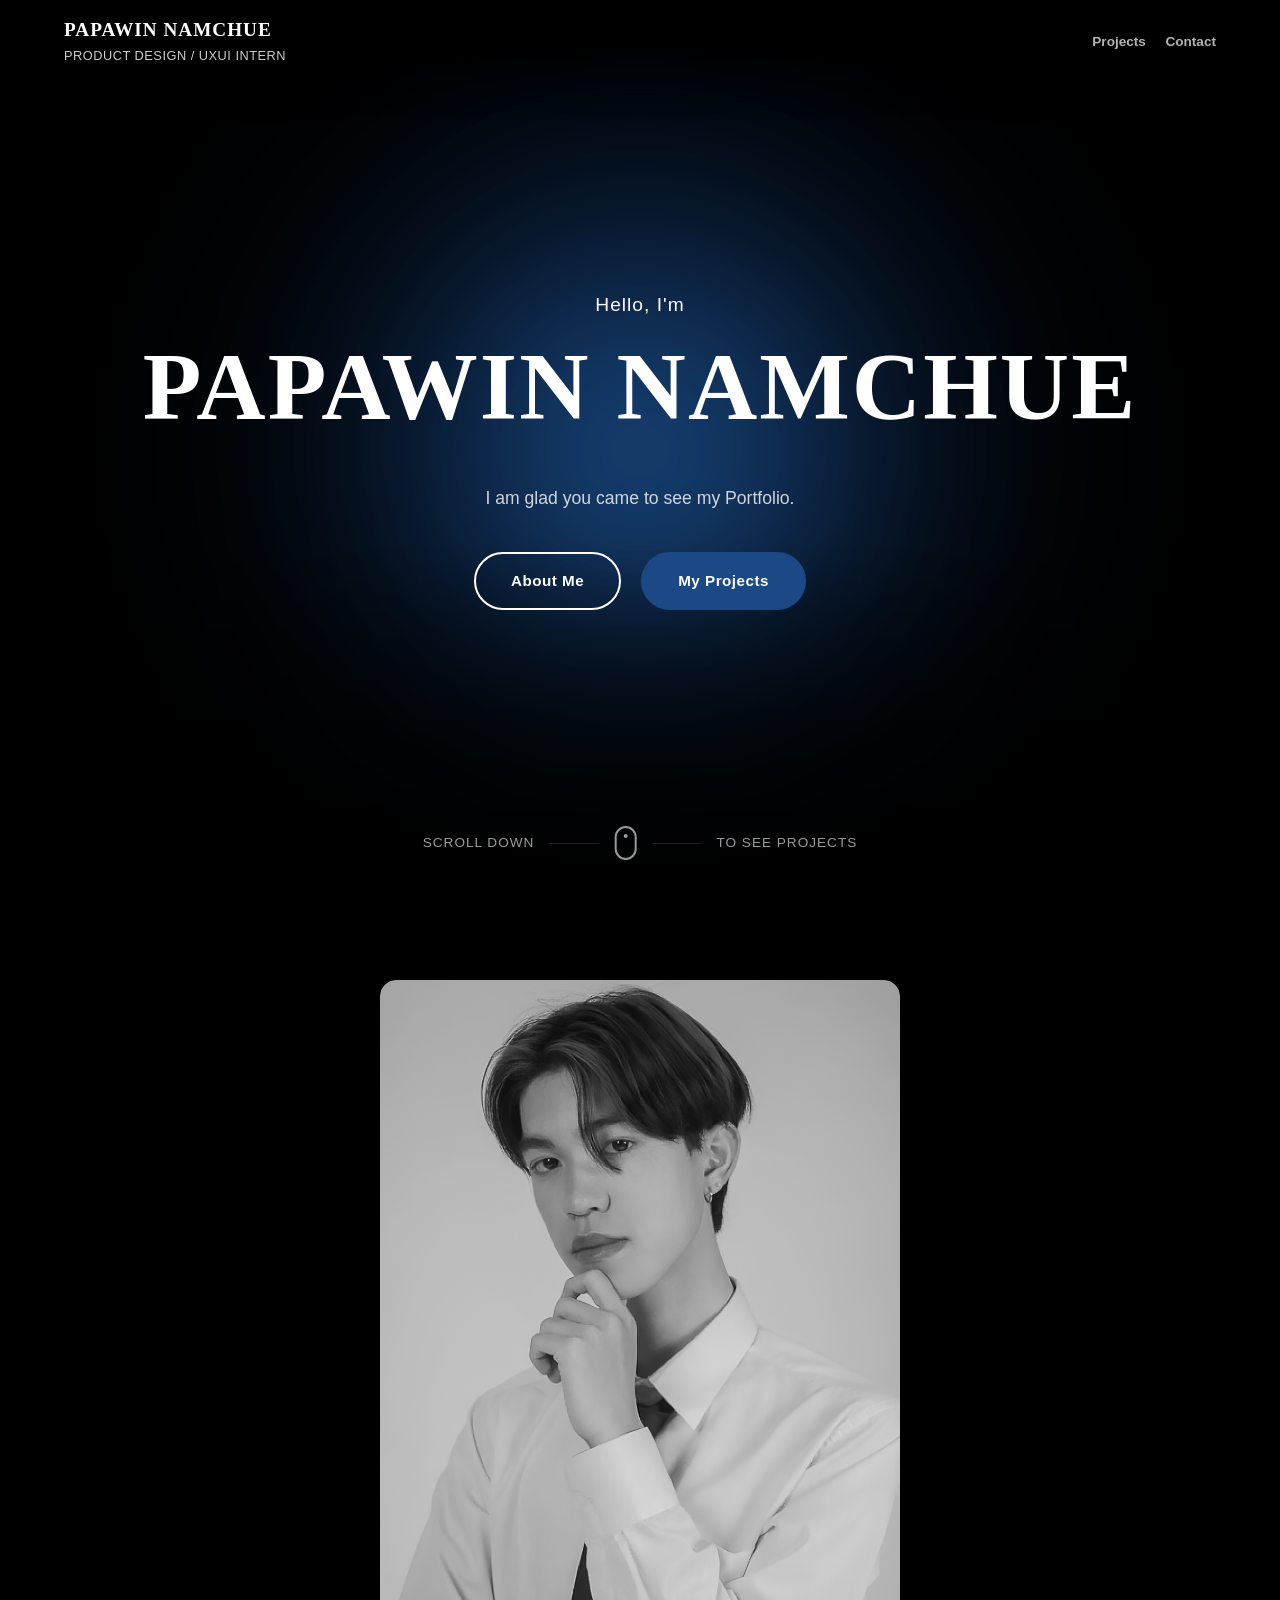
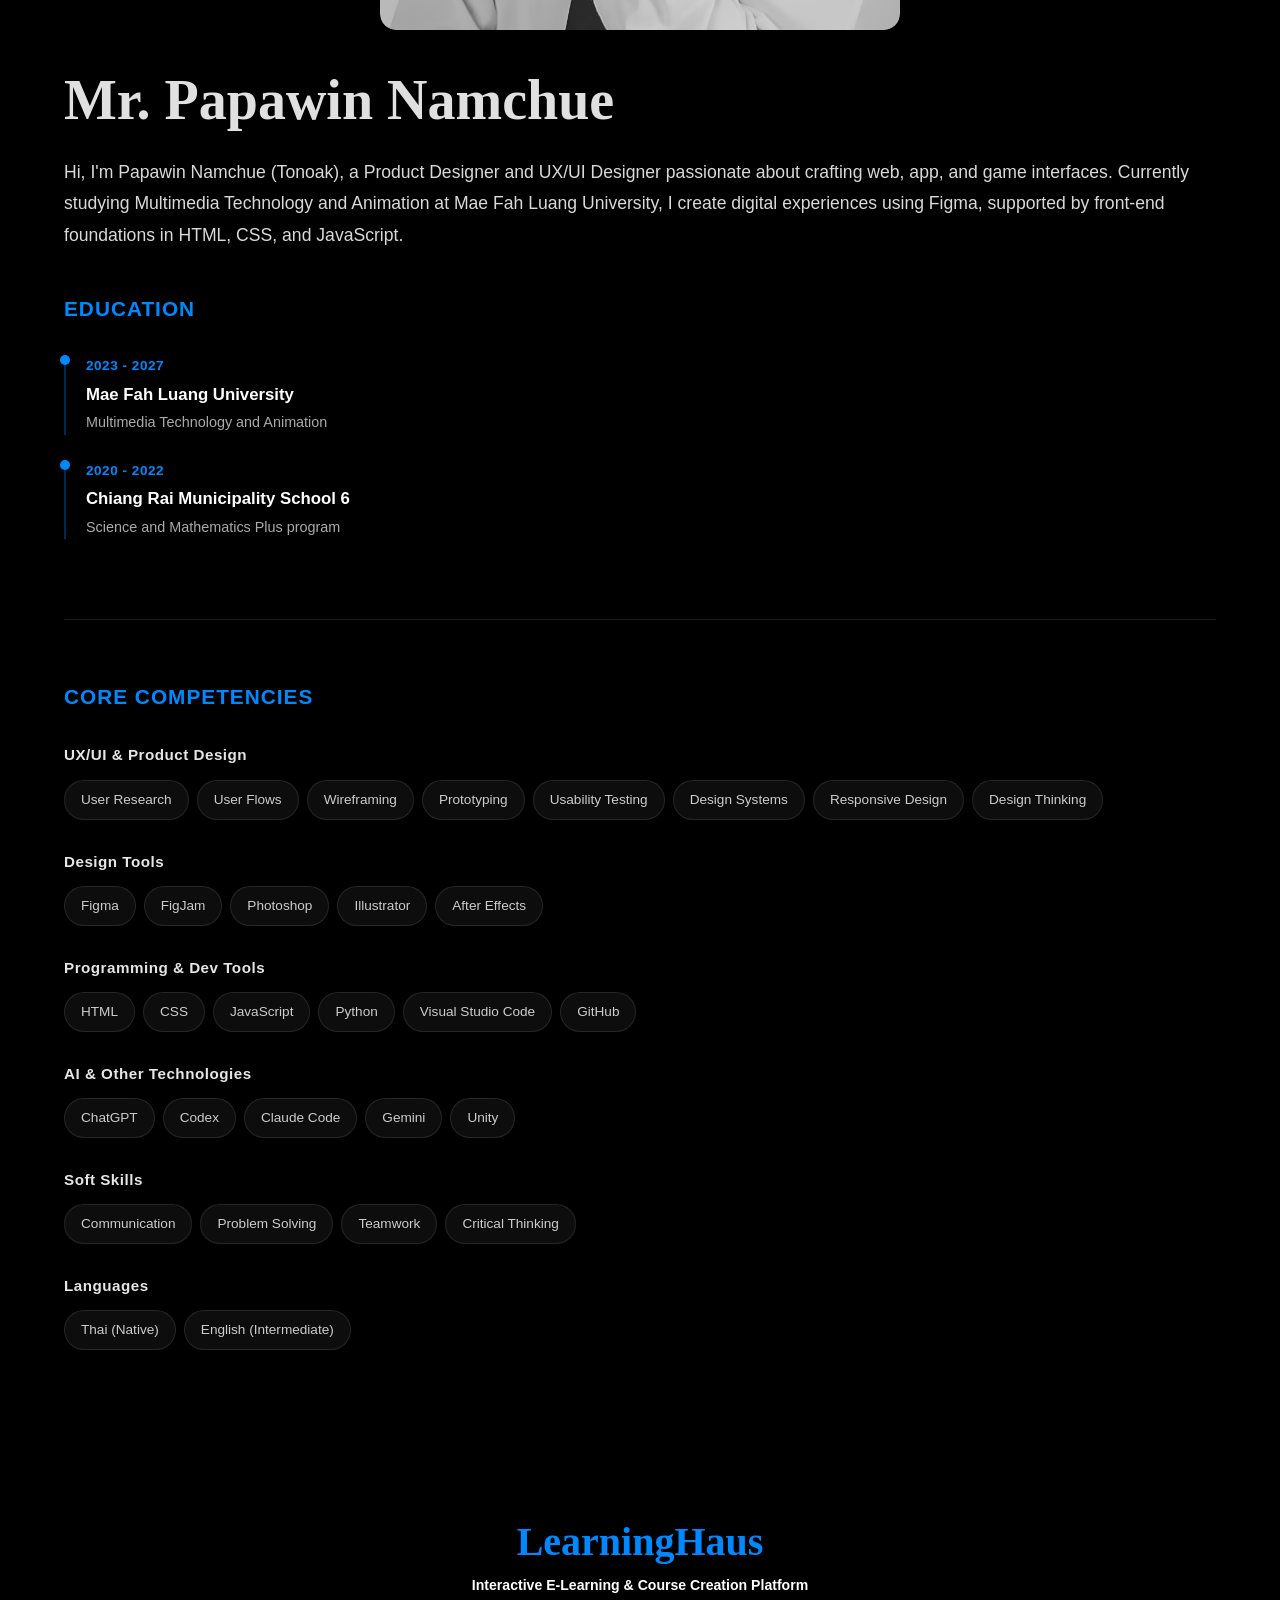
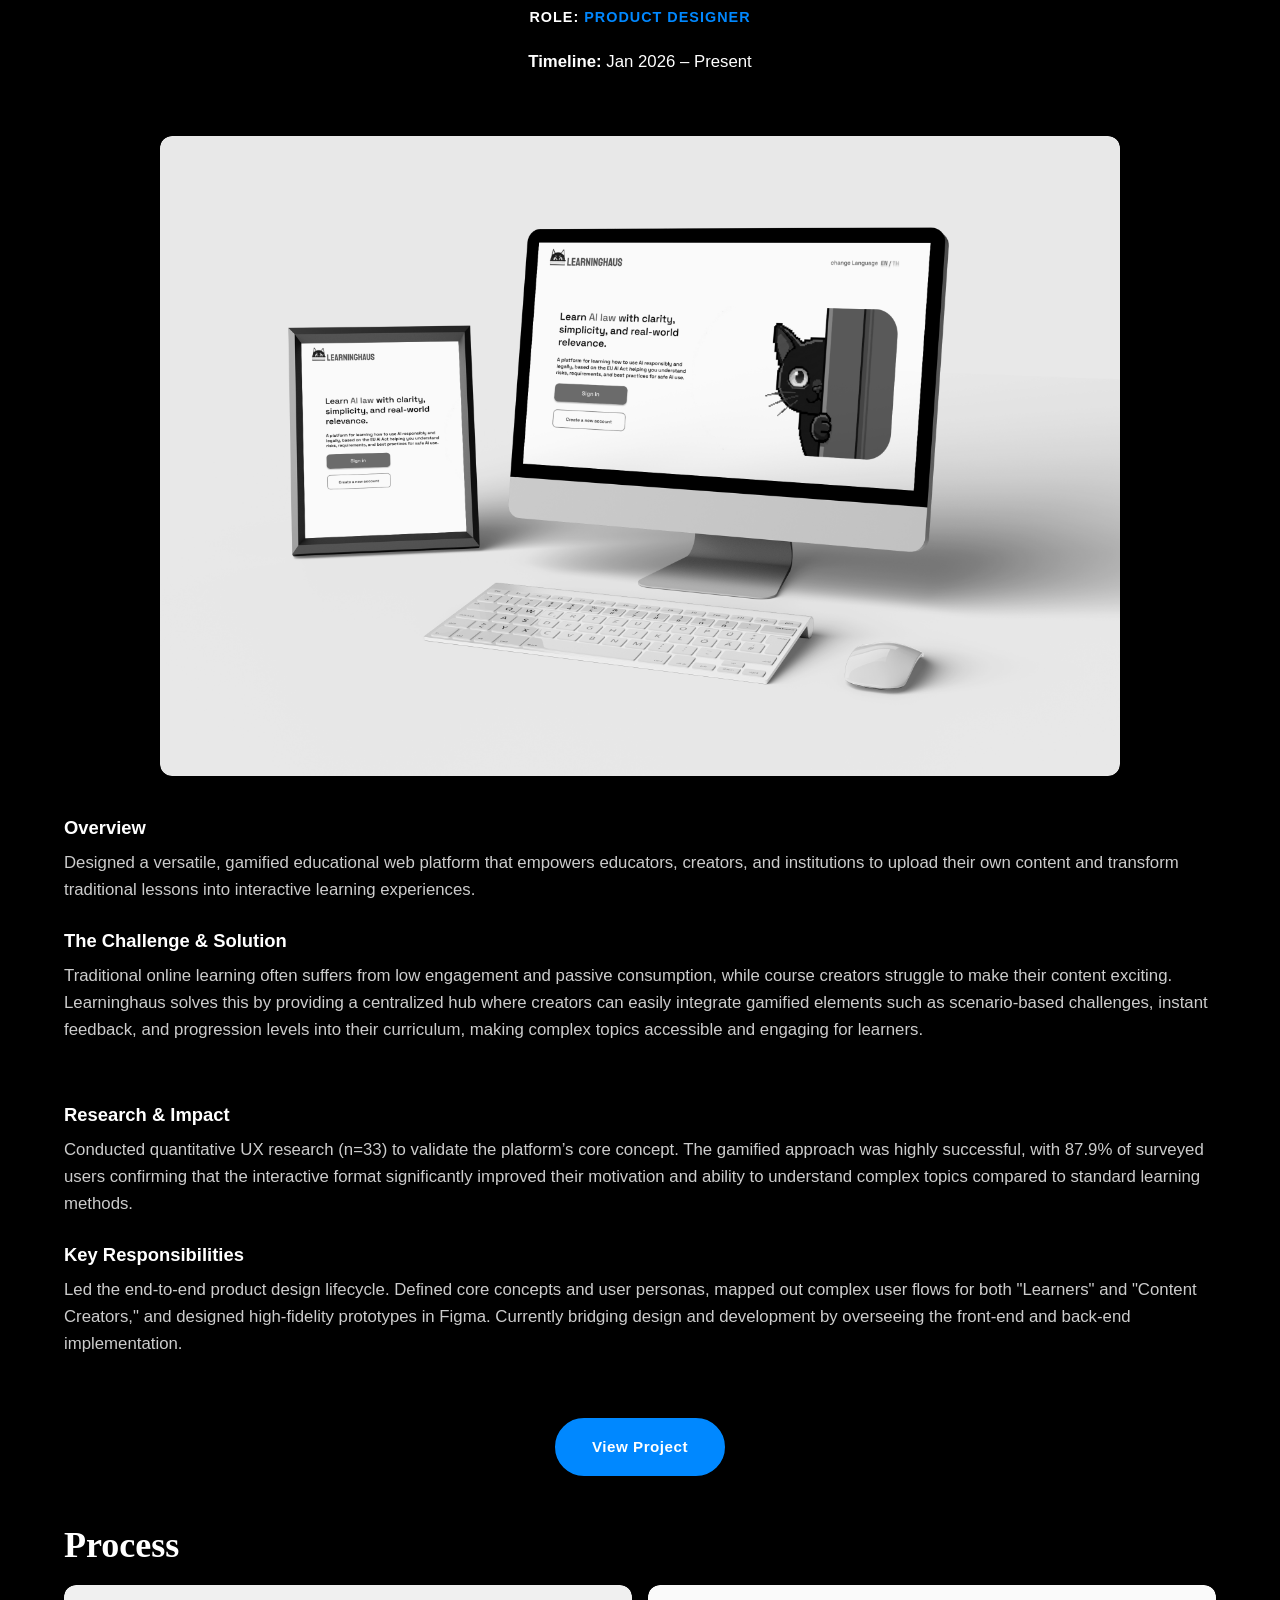
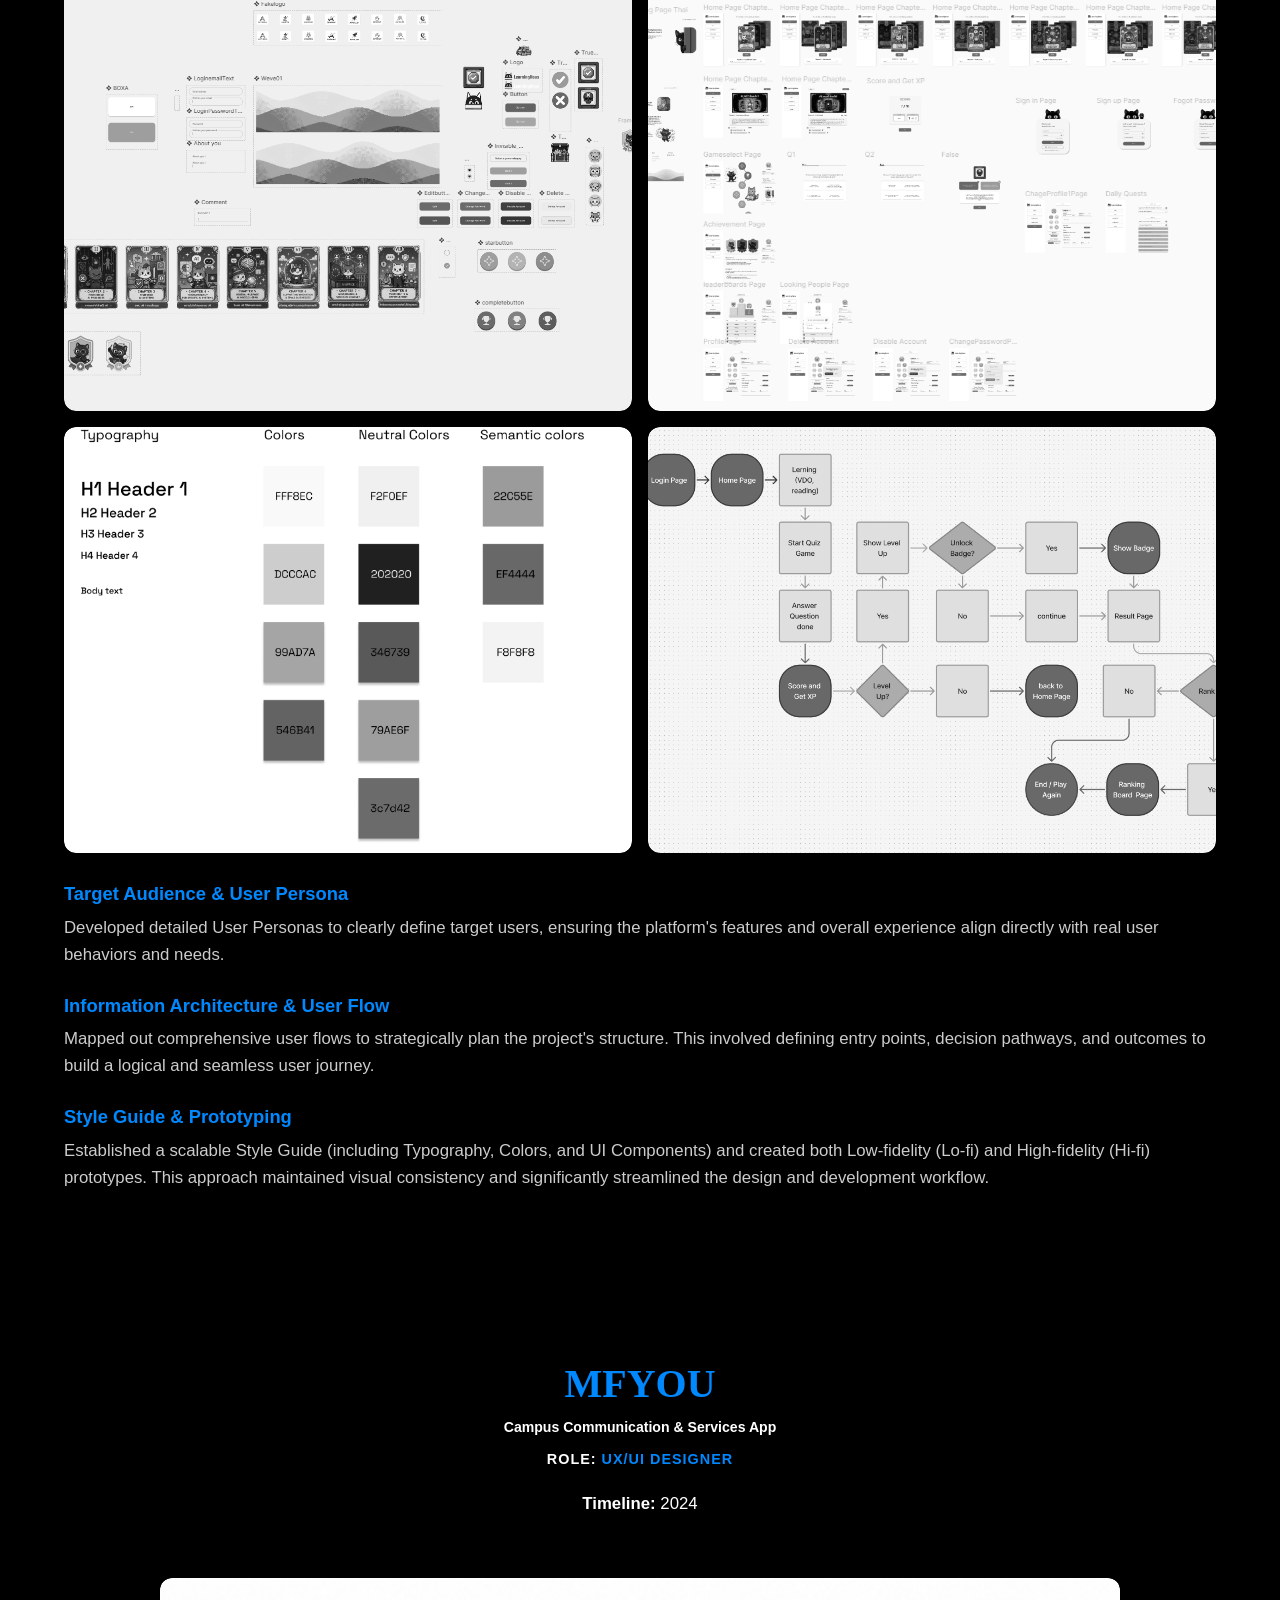
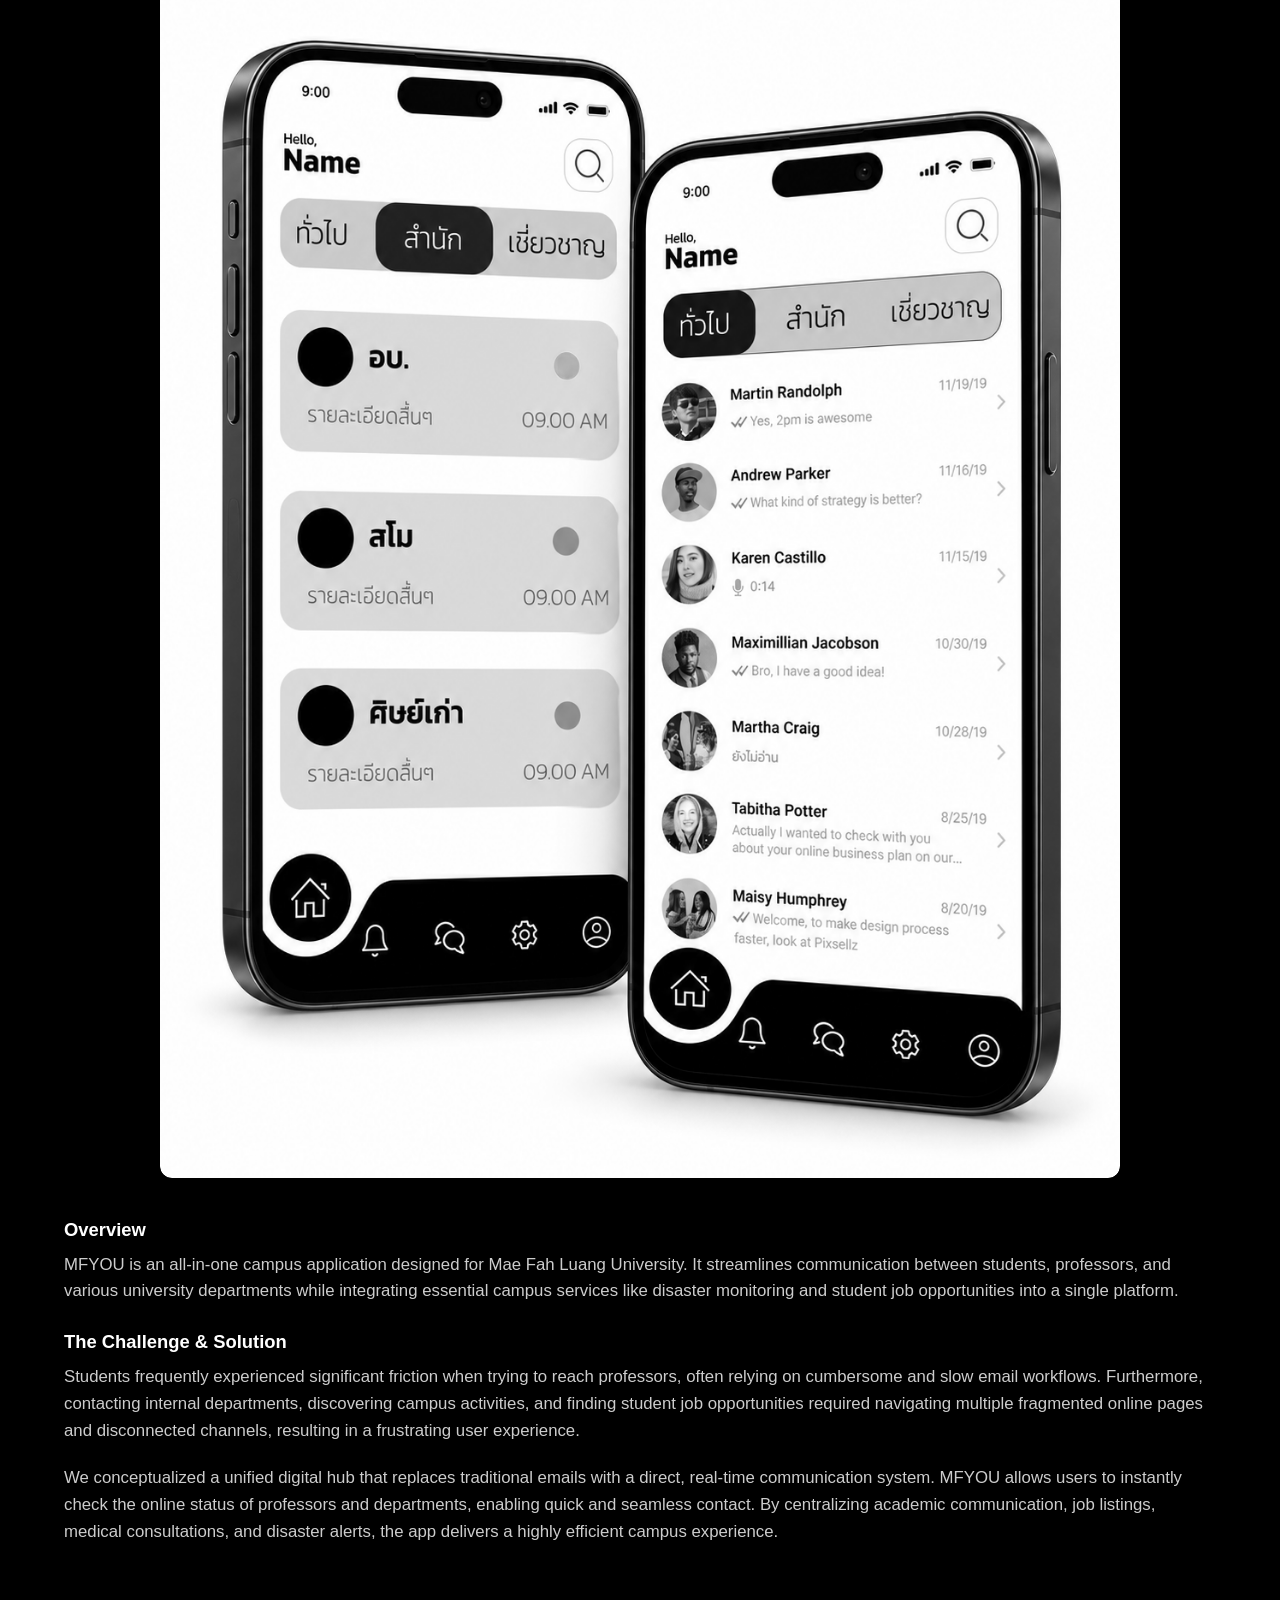
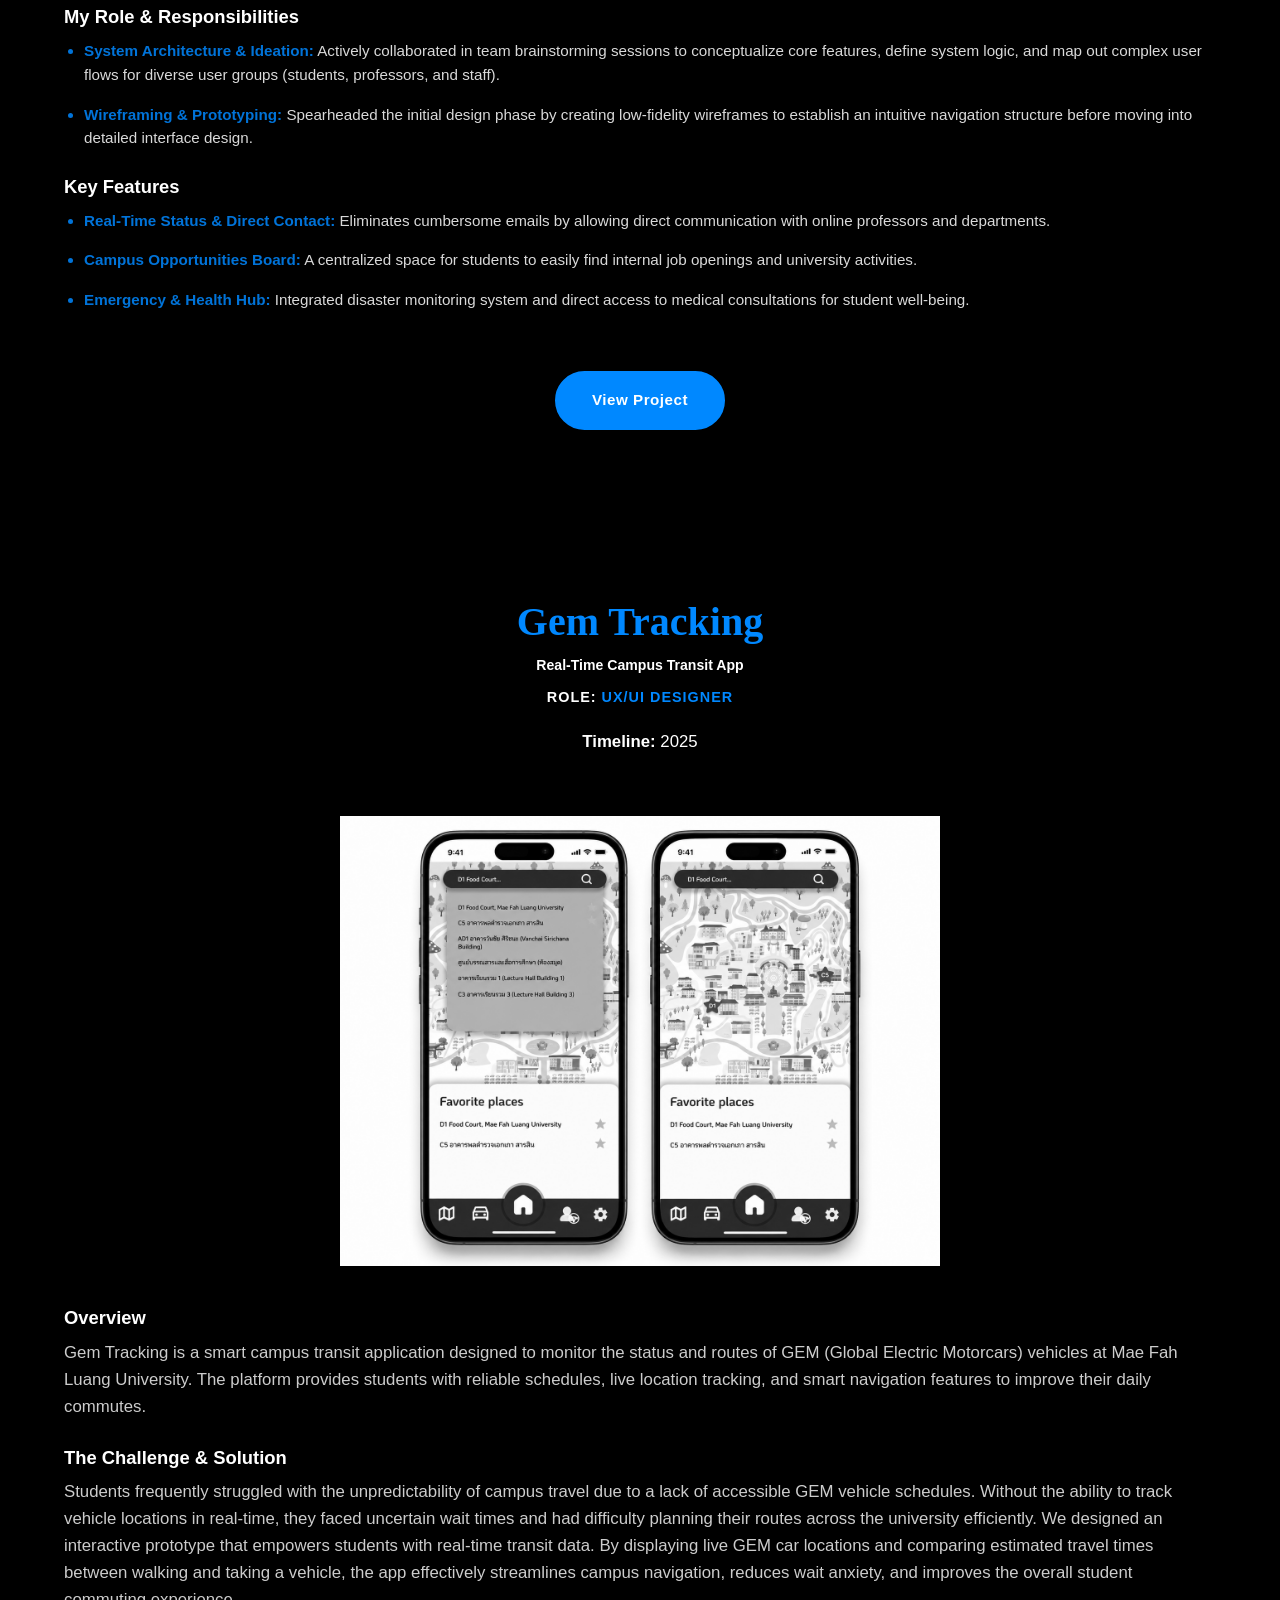
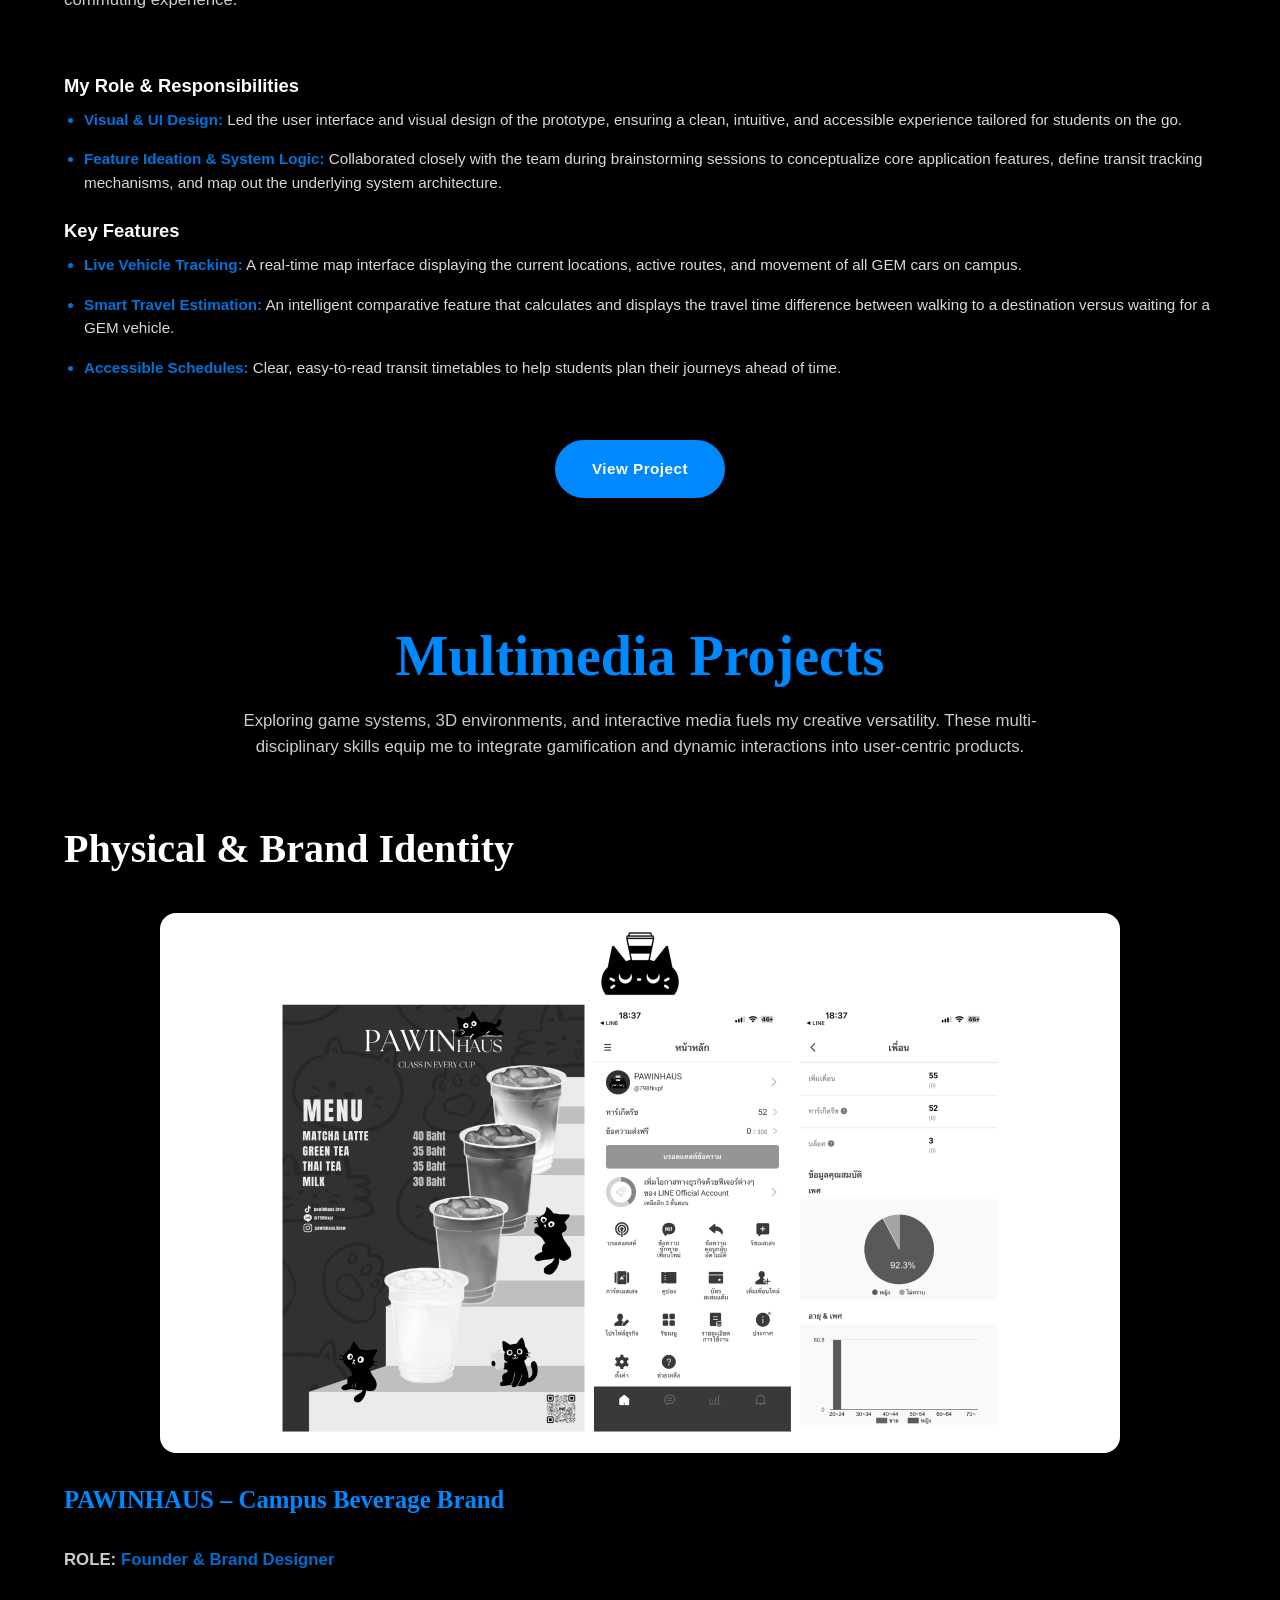
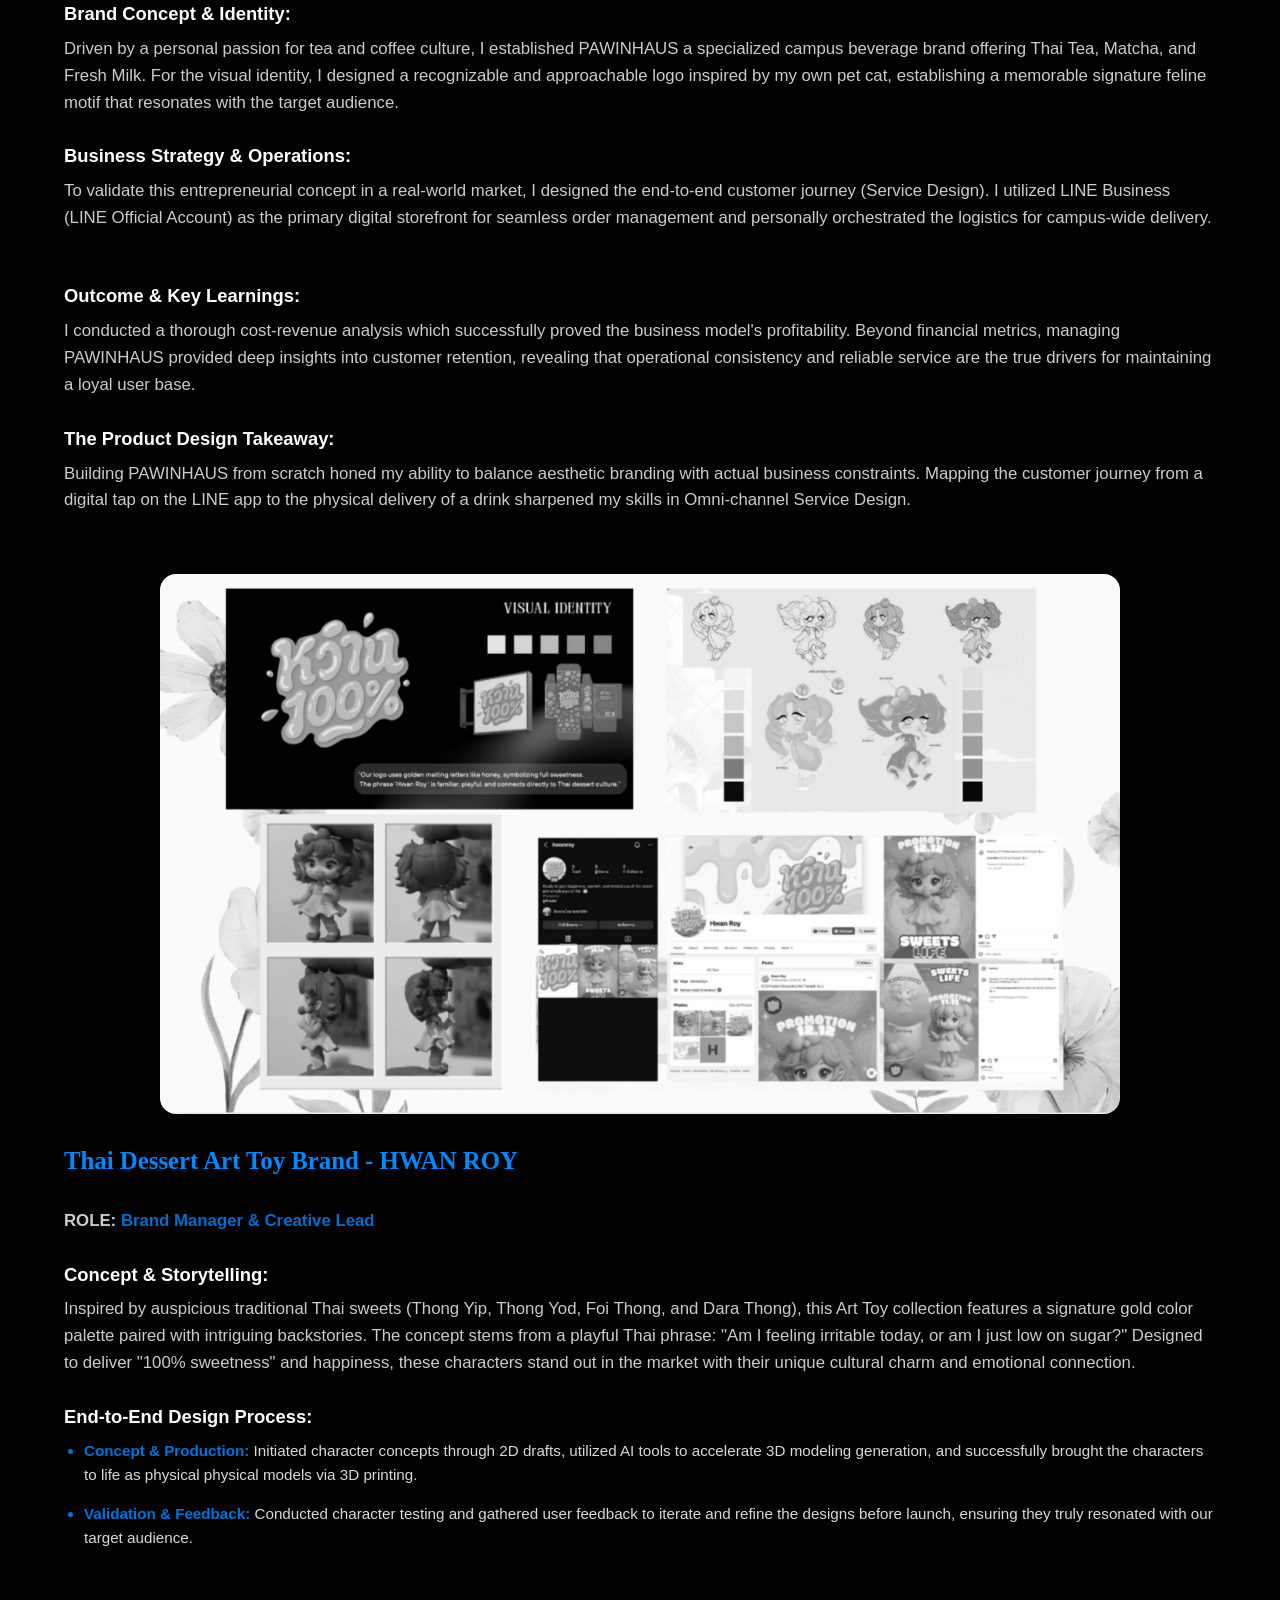
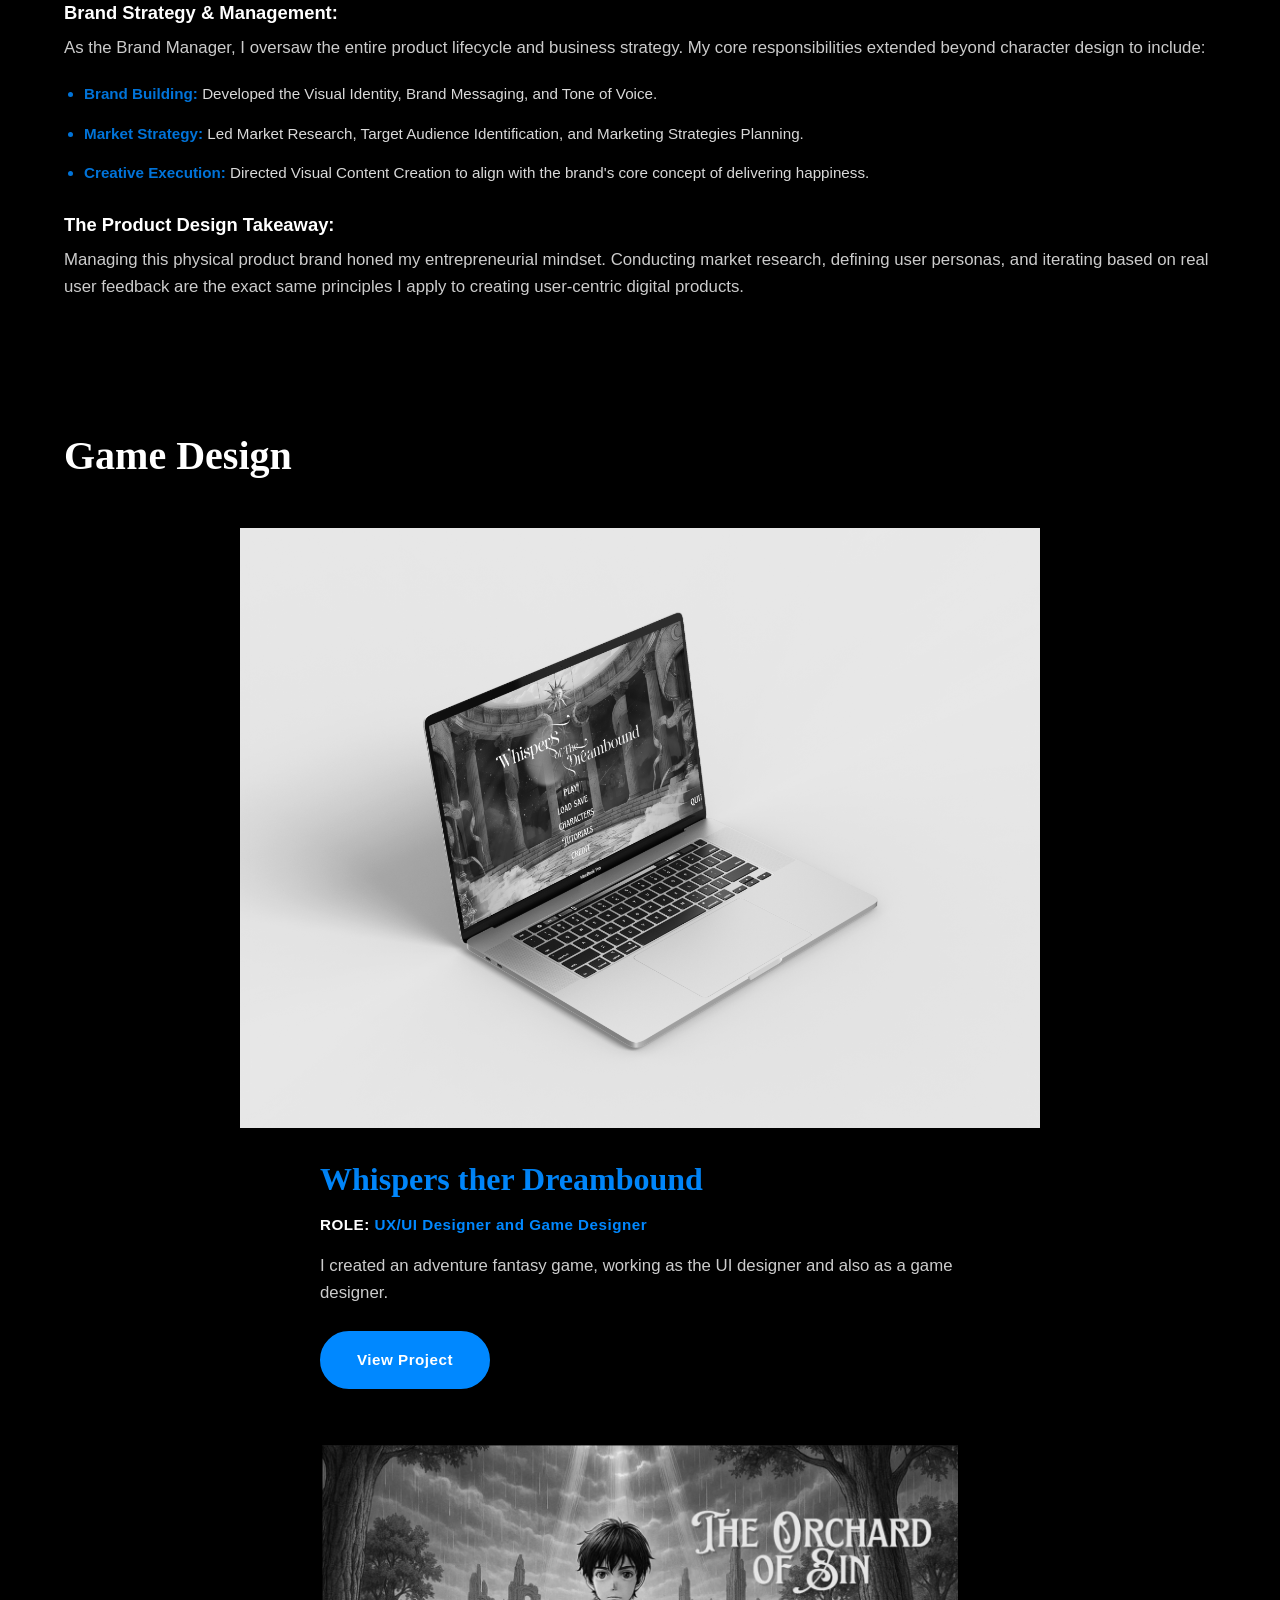
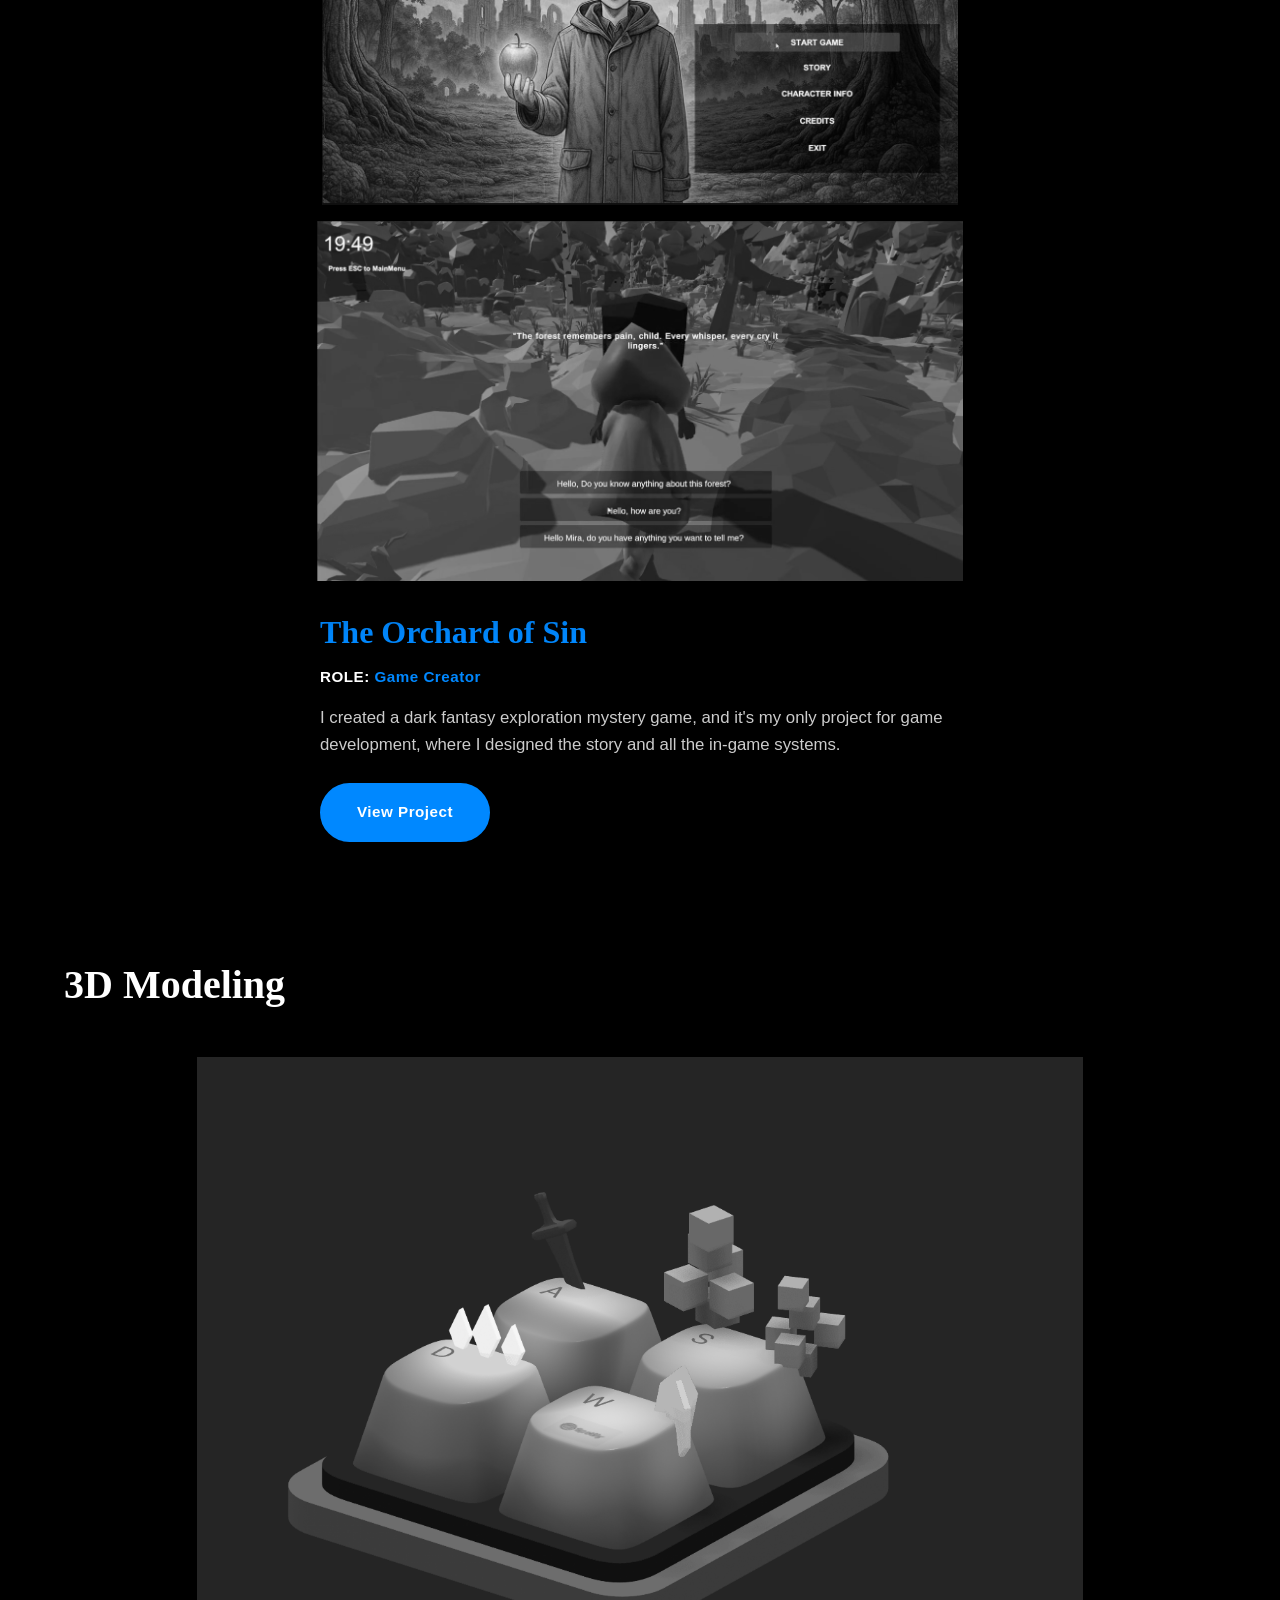
==== commit a8ef5cf0: "Update portfolio intro to Product Design UXUI Intern" ====
--- a/index.html
+++ b/index.html
@@ -3,7 +3,7 @@
 <head>
     <meta charset="UTF-8">
     <meta name="viewport" content="width=device-width, initial-scale=1.0">
-    <title>PAPAWIN NAMCHUE - Product Designer Intern Portfolio</title>
+    <title>PAPAWIN NAMCHUE - Product Design / UXUI Intern Portfolio</title>
     <link rel="stylesheet" href="assets/css/styles.css">
 </head>
 <body>
@@ -12,7 +12,7 @@
     <header>
         <div class="logo-container" role="button" tabindex="0" aria-label="Back to top">
             <div class="logo">PAPAWIN NAMCHUE</div>
-            <div class="subtitle">PRODUCT DESIGNER INTERN</div>
+            <div class="subtitle">PRODUCT DESIGN / UXUI INTERN</div>
         </div>
         <nav>
             <a href="#projects">Projects</a>
@@ -56,7 +56,7 @@
             <div class="about-bio-text">
                 <h2>Mr. Papawin Namchue</h2>
                 <p>
-                    Hi, I'm Papawin Namchue (Tonoak), a Product Designer passionate about crafting web, app, and game interfaces. Currently studying Multimedia Technology and Animation at Mae Fah Luang University, I create digital experiences using Figma backed by front-end foundations in HTML, CSS, and JavaScript.
+                    Hi, I'm Papawin Namchue (Tonoak), a Product Designer and UX/UI Designer passionate about crafting web, app, and game interfaces. Currently studying Multimedia Technology and Animation at Mae Fah Luang University, I create digital experiences using Figma, supported by front-end foundations in HTML, CSS, and JavaScript.
                 </p>
                 <div class="edu-box">
                     <h4>Education</h4>
@@ -563,7 +563,7 @@
                 <a href="https://www.facebook.com/share/v/1BZgod4bG6/" class="btn btn-solid project-view-button activity-view-button" target="_blank" rel="noopener noreferrer">View</a>
             </div>
         </div>
-        <div class="activity-row">
+        <div class="activity-row activity-row--next-founder">
             <div class="activity-media activity-next-founder-media">
                 <div class="activity-next-founder-photo-frame">
                     <img src="assets/images/activity/next-founder.jpg" alt="Papawin participating in THE NEXT FOUNDER workshop" loading="lazy">
--- a/assets/css/styles.css
+++ b/assets/css/styles.css
@@ -838,6 +838,23 @@
 
 .activity.is-in-view .activity-next-founder-certificate-frame img {
     transform: none;
+}
+
+@media (min-width: 1920px) {
+    .activity-row--next-founder {
+        grid-template-columns: minmax(0, 1fr);
+    }
+
+    .activity-row--next-founder .activity-next-founder-media {
+        max-width: none;
+        grid-template-columns: repeat(2, minmax(0, 1fr));
+        gap: 20px;
+    }
+
+    .activity-row--next-founder .activity-next-founder-photo-frame,
+    .activity-row--next-founder .activity-next-founder-certificate-frame {
+        aspect-ratio: 4 / 3;
+    }
 }
 
 .project-content h3, .activity-content h3 {
